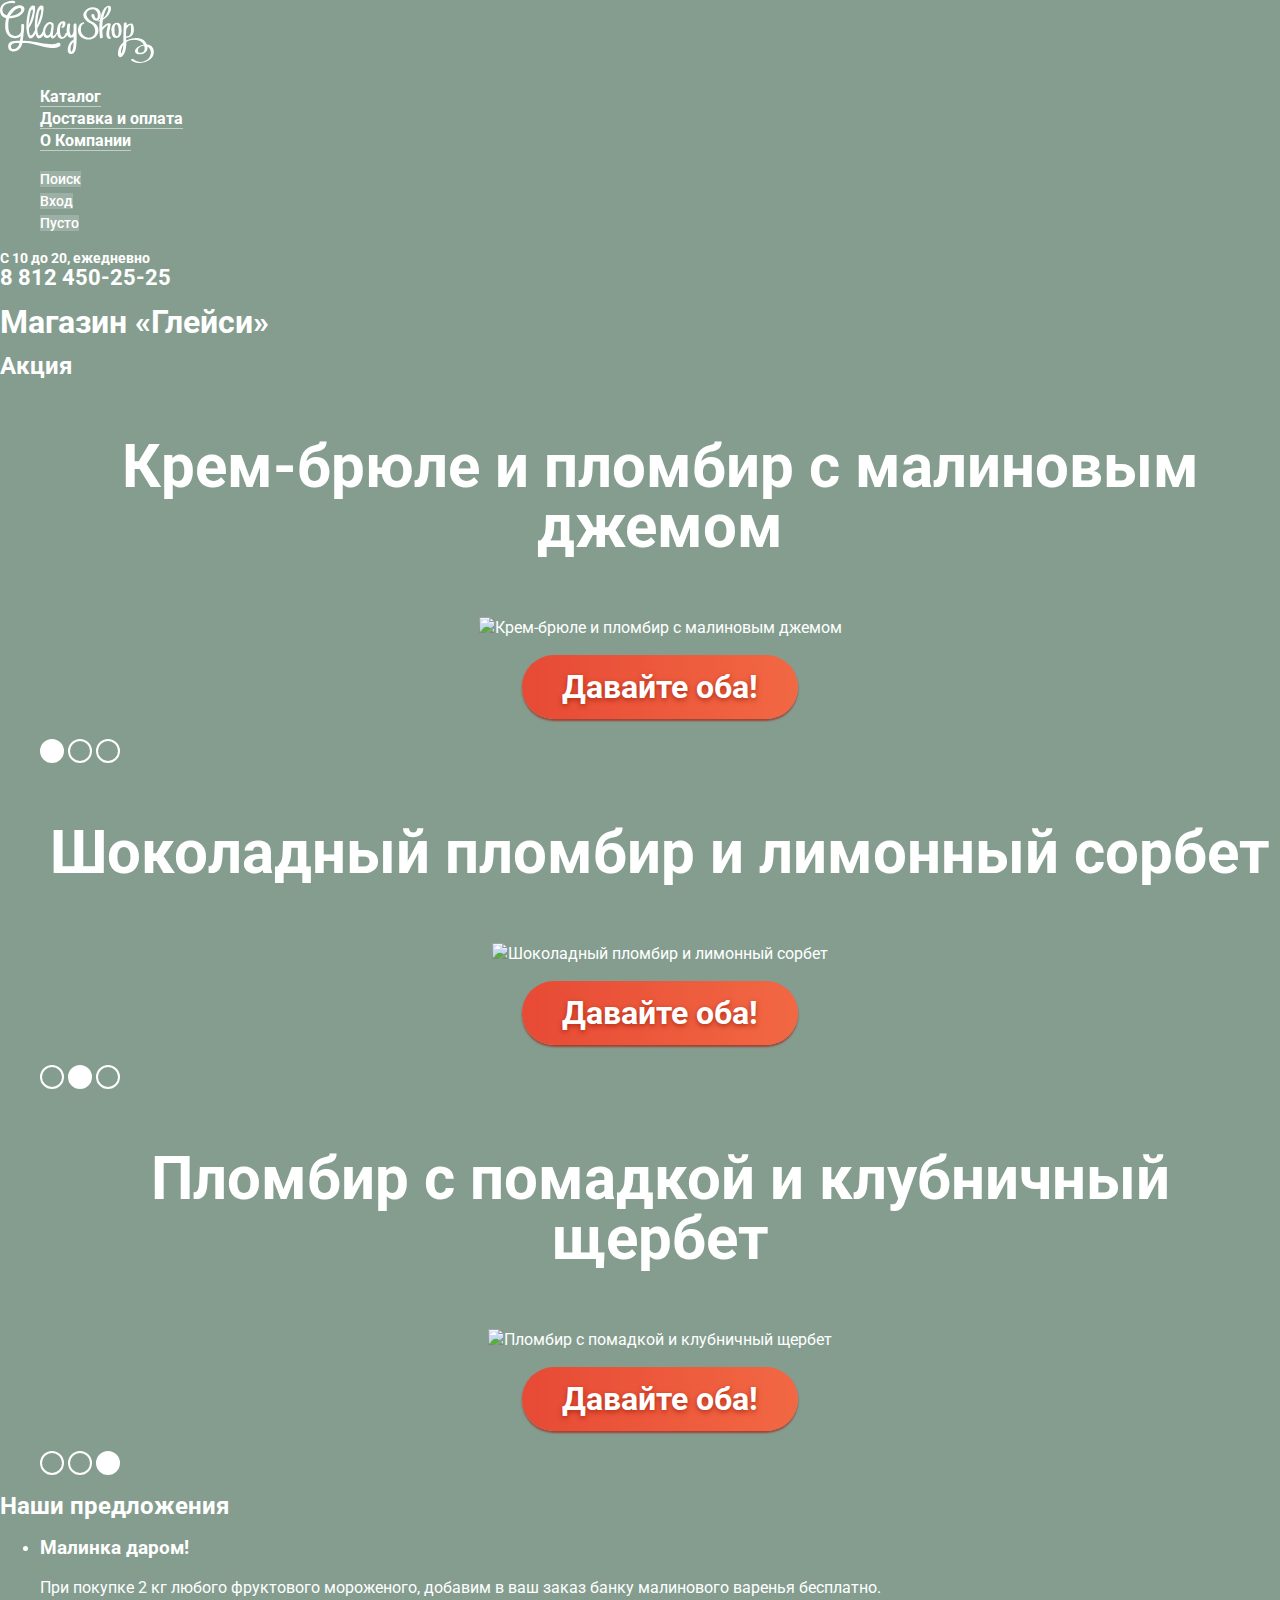
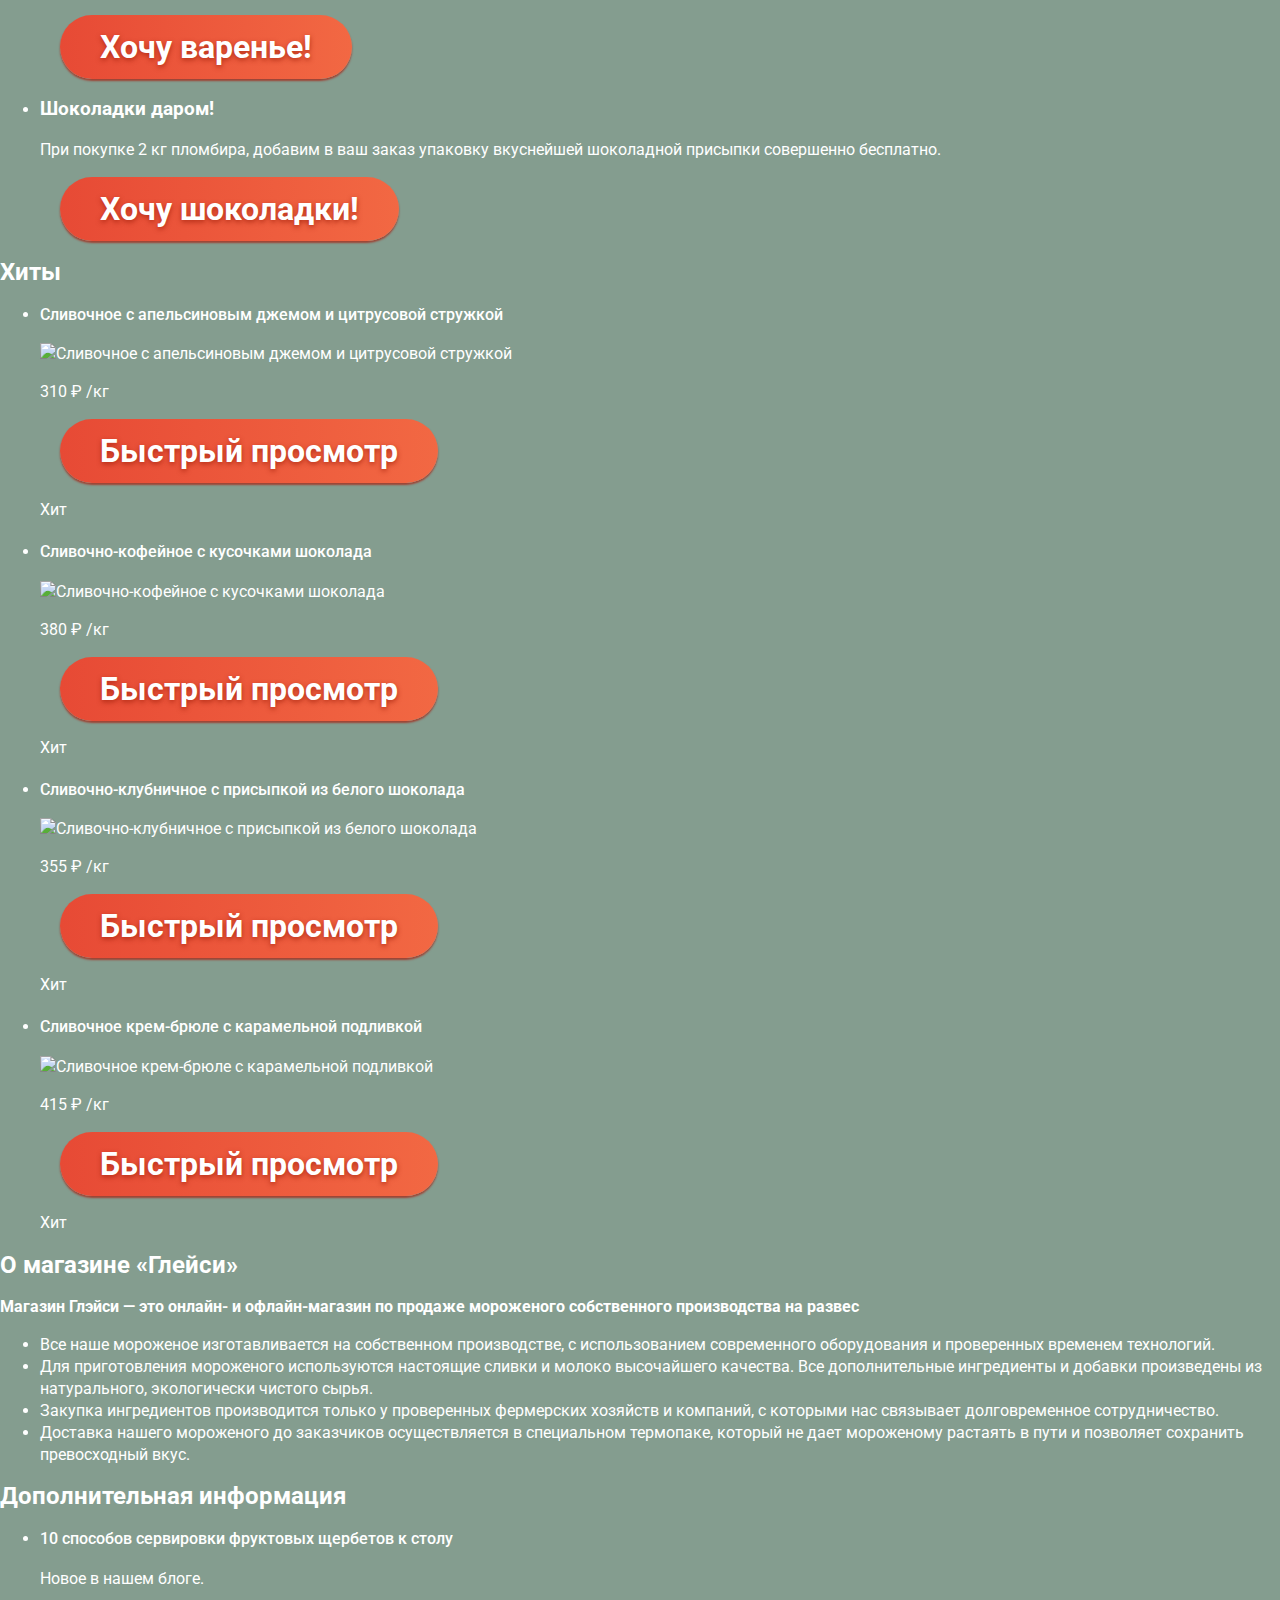
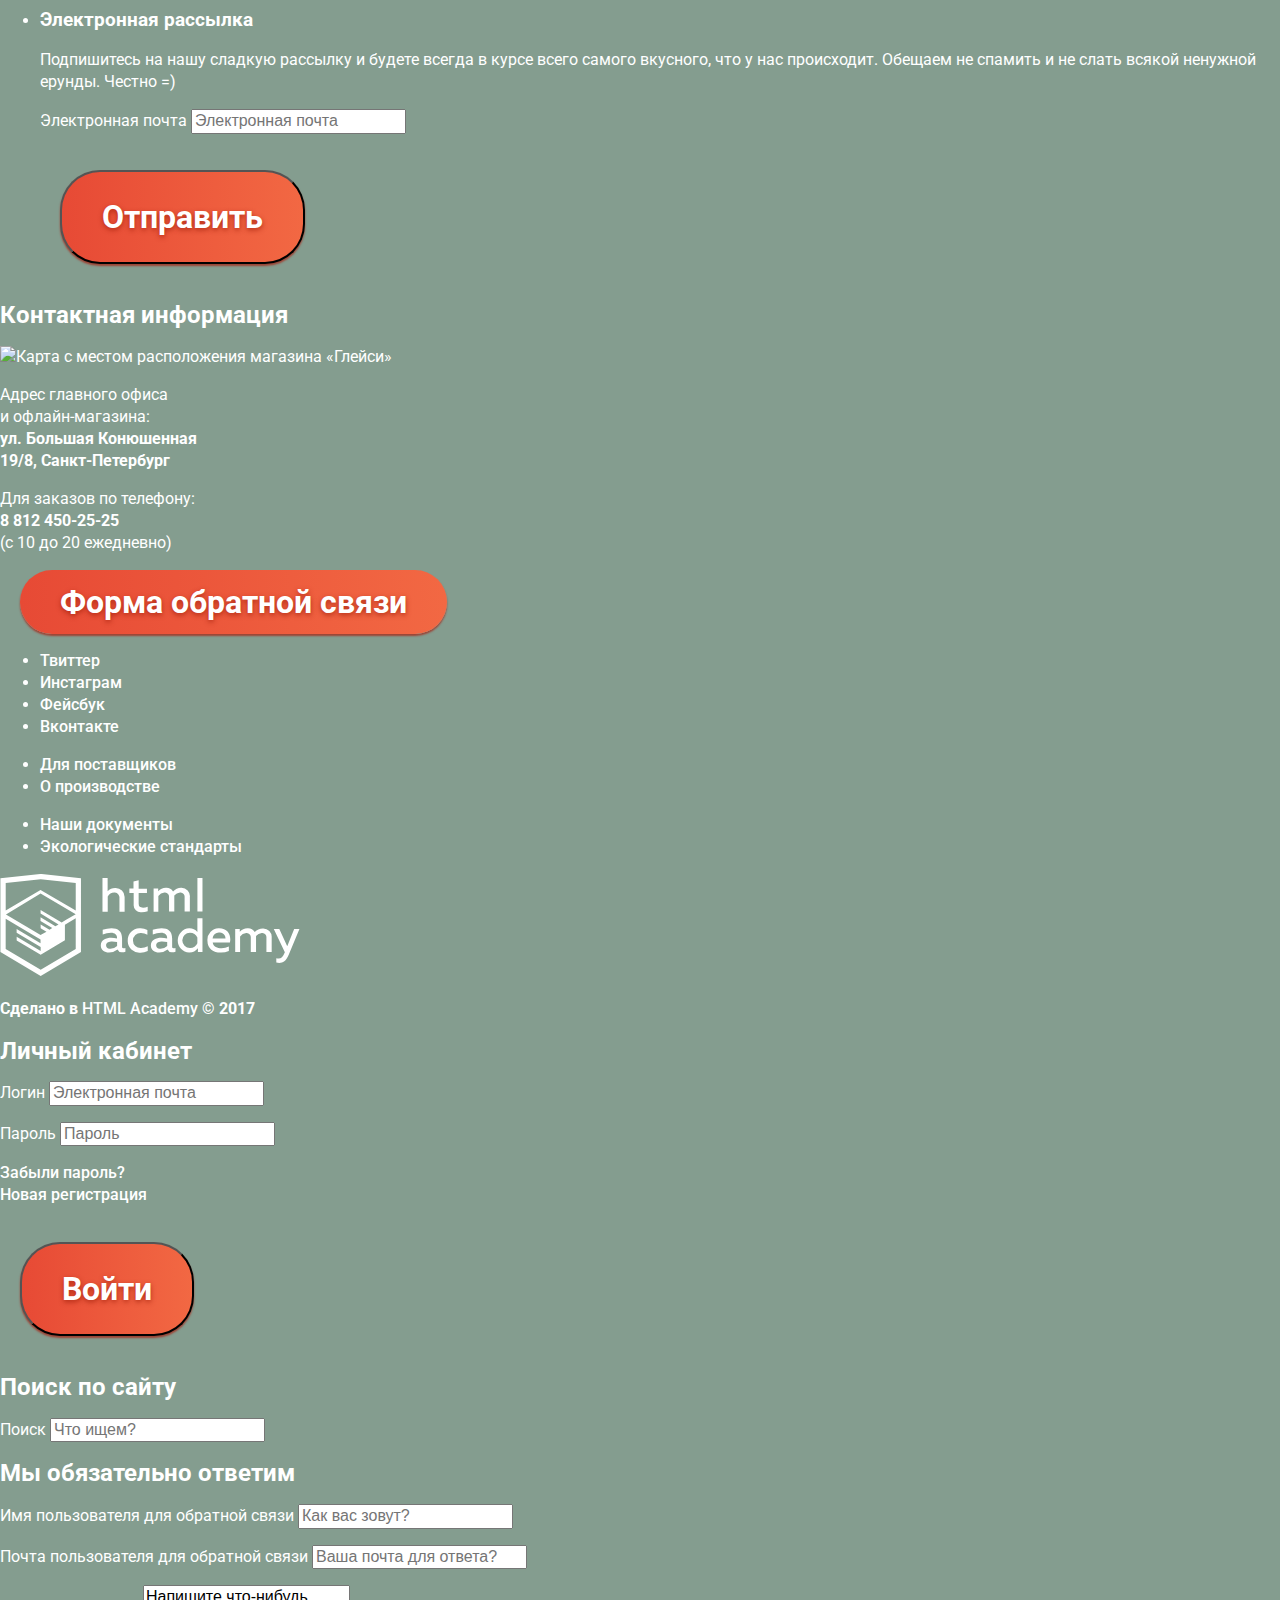
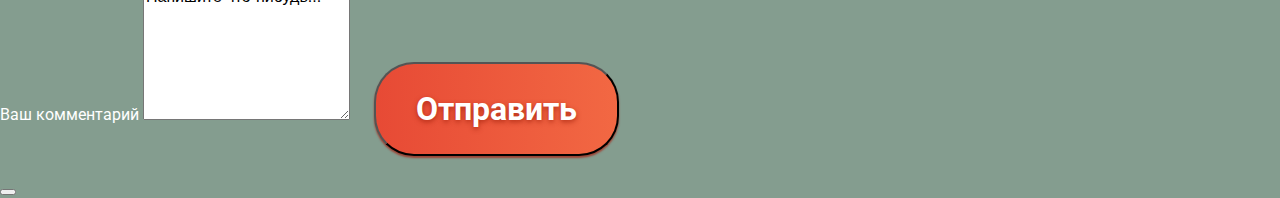
==== index.html @ c09a5019 "завершена базовая стилизация шапки и слайдера" ====
<!DOCTYPE html>
<html lang="ru">
  <head>
    <meta charset="utf-8"/>
    <title>Магазин «Глейси»</title>
    <link href="https://fonts.googleapis.com/css?family=Roboto:400,500,700&amp;subset=cyrillic" rel="stylesheet">
    <link rel="stylesheet" href="css/normalize.css">
    <link rel="stylesheet" href="css/style.css">
  </head>
  <body>
    <header class="main-header">
      <nav class="main-navigation">
        <a class="main-header-logo">
          <img src="img/logo.svg" width="154" height="64" alt="Логотип магазина «Глейси»"/>
        </a>
        <ul class="site-navigation">
          <li class="site-navigation-item">
            <a class="site-navigation-item-link" href="#">Каталог</a>
          </li>
          <li class="site-navigation-item">
            <a class="site-navigation-item-link" href="#">Доставка и оплата</a>
          </li>
          <li class="site-navigation-item">
            <a class="site-navigation-item-link" href="#">О Компании</a>
          </li>
        </ul>
        <ul class="user-navigation">
          <li class="user-navigation-search">
            <a class="user-navigation-search-link" href="search.html">Поиск</a>
          </li>
          <li class="user-navigation-logo">
            <a class="user-navigation-logo-link" href="login.html">Вход</a>
          </li>
          <li class="user-navigation-cart">
            <a class="user-navigation-cart-link" href="cart.html">Пусто</a>
          </li>
        </ul>
        <p class="main-header-phones">
          С 10 до 20, ежедневно
          <br/>
          <span class="main-header-phones-number">8 812 450-25-25</span>
        </p>
      </nav>
    </header>
    <main class="container">
      <h1 class="visually-hidden">Магазин «Глейси»</h1>
      <section class="slider">
        <h2 class="visually-hidden">Акция</h2>
        <ul class="offer-list">
          <li class="offer-item">
            <h3>Крем-брюле и пломбир с малиновым джемом</h3>
            <p class="slider-image">
              <img src="img/slider-1.png" width="1045" height="881" alt="Крем-брюле и пломбир с малиновым джемом"/>
            </p>
            <a class="button slider-button" href="#">Давайте оба!</a>
            <p class="slider-bullet-list">
              <button class="slider-bullet-item-current" aria-label="Текущий слайдер - крем-брюле и пломбир с малиновым джемом"></button>
              <button class="slider-bullet-item" aria-label="Выбрать слайдер шоколадный пломбир и лимонный сорбет"></button>
              <button class="slider-bullet-item" aria-label="Выбрать слайдер пломбир с помадкой и клубничный щербет"></button>
            </p>
          </li>
          <li class="offer-item">
            <h3>Шоколадный пломбир и лимонный сорбет</h3>
            <p class="slider-image">
              <img src="img/slider-2.png" width="1065" height="859" alt="Шоколадный пломбир и лимонный сорбет"/>
            </p>
            <a class="button slider-button" href="#">Давайте оба!</a>
            <p class="slider-bullet-list">
              <button class="slider-bullet-item" aria-label="Выбрать слайдер крем-брюле и пломбир с малиновым джемом"></button>
              <button class="slider-bullet-item-current" aria-label="Текущий слайдер - шоколадный пломбир и лимонный сорбет"></button>
              <button class="slider-bullet-item" aria-label="Выбрать слайдер пломбир с помадкой и клубничный щербет"></button>
            </p>
          </li>
          <li class="offer-item">
            <h3>Пломбир с помадкой и клубничный щербет</h3>
            <p class="slider-image">
              <img src="img/slider-3.png" width="1079" height="854" alt="Пломбир с помадкой и клубничный щербет"/>
            </p>
            <a class="button slider-button" href="#">Давайте оба!</a>
            <p class="slider-bullet-list">
              <button class="slider-bullet-item" aria-label="Выбрать слайдер крем-брюле и пломбир с малиновым джемом"></button>
              <button class="slider-bullet-item" aria-label="Выбрать слайдер шоколадный пломбир и лимонный сорбет"></button>
              <button class="slider-bullet-item-current" aria-label="Текущий слайдер - пломбир с помадкой и клубничный щербет"></button>
            </p>
          </li>
        </ul>
      </section>
      <section class="bunners">
        <h2 class="visually-hidden">Наши предложения</h2>
        <ul class="bunners-list">
          <li class="bunners-item bunners-item-left-image">
            <h3>Малинка даром!</h3>
            <p>При покупке 2 кг любого фруктового мороженого, добавим в ваш заказ банку малинового варенья бесплатно.</p>
            <a class="button bunners-button" href="#">Хочу варенье!</a>
          </li>
          <li class="bunners-item bunners-item-right-image">
            <h3>Шоколадки даром!</h3>
            <p>При покупке 2 кг пломбира, добавим в ваш заказ упаковку вкуснейшей шоколадной присыпки совершенно бесплатно.</p>
            <a class="button bunners-button" href="#">Хочу шоколадки!</a>
          </li>
        </ul>
      </section>
      <section class="catalog">
        <h2 class="visually-hidden">Хиты</h2>
        <ul class="catalog-list">
          <li class="catalog-item">
            <h3>
              <a href="catalog-item.html">Сливочное с апельсиновым джемом и цитрусовой стружкой</a>
            </h3>
            <p>
              <img src="img/product-1.jpg" width="267" height="267" alt="Сливочное с апельсиновым джемом и цитрусовой стружкой"/>
            </p>
            <p class="catalog-price">
              310 ₽
              <span class="catalog-weight">/кг</span>
            </p>
            <a class="button catalog-button" href="#">Быстрый просмотр</a>
            <p>
              <span class="catalog-hit">Хит</span>
            </p>
          </li>
          <li class="catalog-item">
            <h3>
              <a href="catalog-item.html">Сливочно-кофейное с кусочками шоколада</a>
            </h3>
            <p>
              <img src="img/product-2.jpg" width="267" height="267" alt="Сливочно-кофейное с кусочками шоколада"/>
            </p>
            <p class="catalog-price">
              380 ₽
              <span class="catalog-weight">/кг</span>
            </p>
            <a class="button catalog-button" href="#">Быстрый просмотр</a>
            <p>
              <span class="catalog-hit">Хит</span>
            </p>
          </li>
          <li class="catalog-item">
            <h3>
              <a href="catalog-item.html">Сливочно-клубничное с присыпкой из белого шоколада</a>
            </h3>
            <p>
              <img src="img/product-3.jpg" width="267" height="267" alt="Сливочно-клубничное с присыпкой из белого шоколада"/>
            </p>
            <p class="catalog-price">
              355 ₽
              <span class="catalog-weight">/кг</span>
            </p>
            <a class="button catalog-button" href="#">Быстрый просмотр</a>
            <p>
              <span class="catalog-hit">Хит</span>
            </p>
          </li>
          <li class="catalog-item">
            <h3>
              <a href="catalog-item.html">Сливочное крем-брюле с карамельной подливкой</a>
            </h3>
            <p>
              <img src="img/product-4.jpg" width="267" height="267" alt="Сливочное крем-брюле с карамельной подливкой"/>
            </p>
            <p class="catalog-price">
              415 ₽
              <span class="catalog-weight">/кг</span>
            </p>
            <a class="button catalog-button" href="#">Быстрый просмотр</a>
            <p>
              <span class="catalog-hit">Хит</span>
            </p>
          </li>
        </ul>
      </section>
      <section class="features">
        <h2 class="visually-hidden">О магазине «Глейси»</h2>
        <p>
          <b>Магазин Глэйси — это онлайн- и офлайн-магазин по продаже мороженого собственного производства на развес</b>
        </p>
        <ul class="features-list">
          <li class="features-item features-item-first">Все наше мороженое изготавливается на собственном производстве, с использованием современного оборудования и проверенных временем технологий.</li>
          <li class="features-item features-item-second">Для приготовления мороженого используются настоящие сливки и молоко высочайшего качества. Все дополнительные ингредиенты и добавки произведены из натурального, экологически чистого сырья.</li>
          <li class="features-item features-item-third">Закупка ингредиентов  производится только у проверенных фермерских хозяйств и компаний, с которыми нас связывает долговременное сотрудничество.</li>
          <li class="features-item features-item-forth">Доставка нашего мороженого до заказчиков осуществляется в специальном термопаке, который не дает мороженому растаять в пути и позволяет сохранить превосходный вкус.</li>
        </ul>
      </section>
      <section class="miscellanea">
        <h2 class="visually-hidden">Дополнительная информация</h2>
        <ul class="miscellanea-list">
          <li class="miscellanea-item miscellanea-item-left">
            <h3>
              <a href="#">10 способов сервировки фруктовых щербетов к столу</a>
            </h3>
            <p>Новое в нашем блоге.</p>
          </li>
          <li class="miscellanea-item miscellanea-item-right">
            <h3 class="visually-hidden">Электронная рассылка</h3>
            <p>Подпишитесь на нашу сладкую рассылку и будете всегда в курсе всего самого вкусного, что у нас происходит. Обещаем не спамить и не слать всякой ненужной ерунды. Честно =)</p>
            <form class="miscellanea-email-form" action="https://echo.htmlacademy.ru" method="post">
              <p>
                <label class="visually-hidden" for="mailing-field">Электронная почта</label>
                <input id="mailing-field" type="email" name="mailing" value="" placeholder="Электронная почта"/>
              </p>
              <button class="button miscellanea-button" type="submit">Отправить</button>
            </form>
          </li>
        </ul>
      </section>
      <section class="contacts">
        <h2 class="visually-hidden">Контактная информация</h2>
        <p class="contacts-map">
          <img src="img/map.png" width="1200" height="430" alt="Карта с местом расположения магазина «Глейси»"/>
        </p>
        <p>
          Адрес главного офиса
          <br/>
          и офлайн-магазина:
          <br/>
          <b>
            ул. Большая Конюшенная
            <br/>19/8, Санкт-Петербург</b>
        </p>
        <p>
          Для заказов по телефону:
          <br/>
          <b>8 812 450-25-25</b>
          <br/>
          (с 10 до 20 ежедневно)
        </p>
        <a class="button contacts-button" href="#">Форма обратной связи</a>
      </section>
    </main>
    <footer class="main-footer">
      <ul class="footer-social">
        <li>
          <a class="social-button social-button-twitter" href="#" aria-label="Твиттер">Твиттер</a>
        </li>
        <li>
          <a class="social-button social-button-instagram" href="#" aria-label="Инстаграм">Инстаграм</a>
        </li>
        <li>
          <a class="social-button social-button-facebook" href="#" aria-label="Фейсбук">Фейсбук</a>
        </li>
        <li>
          <a class="social-button social-button-vkontakte" href="#" aria-label="Вконтакте">Вконтакте</a>
        </li>
      </ul>
      <div class="footer-documents">
        <ul class="footer-documents-list">
          <li class="footer-documents-item footer-documents-item-heart">
            <a href="#">Для поставщиков</a>
          </li>
          <li class="footer-documents-item">
            <a href="#">О производстве</a>
          </li>
        </ul>
        <ul class="footer-documents-list">
          <li class="footer-documents-item">
            <a href="#">Наши документы</a>
          </li>
          <li class="footer-documents-item">
            <a href="#">Экологические стандарты</a>
          </li>
        </ul>
      </div>
      <div class="footer-copyright">
        <a href="https://htmlacademy.ru/intensive/htmlcss">
          <img src="img/logo-htmlacademy.svg" width="300" height="102" alt="Логотип «HTML Academy»"/>
        </a>
        <p>
          <b>
            Сделано в
            <a href="https://htmlacademy.ru/intensive/htmlcss">HTML Academy</a>
            &copy; 2017
          </b>
        </p>
      </div>
    </footer>
    <section class="modal modal-login">
      <h2 class="visually-hidden">Личный кабинет</h2>
      <form class="modal-login-form" action="https://echo.htmlacademy.ru" method="post">
        <p>
          <label class="visually-hidden" for="login-field">Логин</label>
          <input id="login-field" type="text" name="login" value="" placeholder="Электронная почта"/>
        </p>
        <p>
          <label class="visually-hidden" for="password-field">Пароль</label>
          <input id="password-field" type="password" name="password" value="" placeholder="Пароль"/>
        </p>
        <p>
          <a href="#">Забыли пароль?</a>
          <br/>
          <a href="#">Новая регистрация</a>
        </p>
        <button class="button modal-login-button" type="submit">Войти</button>
      </form>
    </section>
    <section class="modal modal-search">
      <h2 class="visually-hidden">Поиск по сайту</h2>
      <form class="modal-search-form" action="https://echo.htmlacademy.ru" method="get">
        <label class="visually-hidden" for="search-field">Поиск</label>
        <input id="search-field" type="text" name="search" value="" placeholder="Что ищем?"/>
      </form>
    </section>
    <section class="modal modal-feedback">
      <h2>Мы обязательно ответим</h2>
      <form class="modal-feedback-form" action="https://echo.htmlacademy.ru" method="post">
        <p>
          <label class="visually-hidden" for="name-field">Имя пользователя для обратной связи</label>
          <input id="name-field" type="text" name="name" value="" placeholder="Как вас зовут?"/>
        </p>
        <p>
          <label class="visually-hidden" for="email-field">Почта пользователя для обратной связи</label>
          <input id="email-field" type="email" name="email" value="" placeholder="Ваша почта для ответа?"/>
        </p>
        <label class="visually-hidden" for="comment-field">Ваш комментарий</label>
        <textarea id="comment-field" name="comment" rows="7">Напишите что-нибудь...</textarea>
        <button class="button modal-feedback-button" type="submit">Отправить</button>
      </form>
      <button class="modal-close" type="button" aria-label="Закрыть"></button>
    </section>
  </body>
</html>
---- css/style.css ----
body {
  margin: 0;
  padding: 0;
  font-family: 'Roboto', Arial, sans-serif;
  font-size: 16px;
  line-height: 22px;
  font-weight: 400;
  color: #ffffff;
  background-color: #849d8f;
}
a {
  font-size: 16px;
  line-height: 18px;
  font-weight: 500;
  text-decoration: none;
  color: #ffffff;
  background-color: #849d8f;
}
.button {
  margin: 20px;
  padding: 13px 40px;
  font: inherit;
  font-size: 32px;
  line-height: 64px;
  font-weight: bold;
  text-align: center;
  text-shadow: 0px 2px 5px rgba(160, 32, 11, 0.76);
  color: #ffffff;
  background-color: none;
  background-image: linear-gradient(90deg, rgb(231, 74, 53) 0%, rgb(242, 104, 67) 100%);
  border-radius: 40px;
  box-shadow: 0px 2px 2px 0px rgba(172, 16, 0, 0.64);
}
.button:hover,
.button:focus {
  background-image: linear-gradient(rgba(255, 255, 255, 0.2) 0%, rgba(255, 255, 255, 0.2) 100%), linear-gradient(90deg, rgb(231, 74, 53) 0%, rgb(242, 104, 67) 100%);
  box-shadow: 0px 2px 2px 0px rgba(172, 16, 0, 0.004);
}
.button:active {
  color: #fceeec;
  background-image: linear-gradient(90deg, rgb(242, 104, 67) 0%, rgb(231, 74, 53) 100%);
  box-shadow: inset 0px 2px 2px 0px rgba(148, 39, 24, 0.004);
}
.site-navigation {
  list-style: none;
}
.site-navigation a {
  font-weight: 700;
  border-bottom: 1px solid rgba(255, 255, 255, 0.5);
}
.site-navigation a:hover,
.site-navigation a:focus,
.site-navigation a:active {
  color: #333333;
  background-color: #f7f6f3;
  border-bottom: none;
}
.user-navigation {
  list-style: none;
}
.user-navigation a {
  font-size: 14px;
  line-height: 16px;
  color: #ffffff;
  background-color: rgba(255, 255, 255, 0.2);
}
.user-navigation a:hover,
.user-navigation a:focus,
.user-navigation a:active {
  color: #323232;
  background-color: #f8f7f4;
}
.main-header-phones {
  font-size: 14px;
  line-height: 16px;
  font-weight: 700;
}
.main-header-phones-number {
  font-size: 22px;
  line-height: 24px;
}
.offer-list {
  list-style: none;
}
.offer-item {
  text-align: center;
  color: #ffffff;
}
.offer-item h3 {
  font-size: 60px;
  line-height: 60px;
  font-weight: 700;
}
.slider-bullet-list {
  text-align: left;
}
.slider-bullet-list button {
  padding: 10px;
  border: 2px solid #ffffff;
  border-radius: 50%;
}
.slider-bullet-item {
  background-color: transparent;
}
.slider-bullet-item:hover,
.slider-bullet-item:focus {
  background-color: rgba(248, 247, 244, 0.4);
  cursor: pointer;
}
.slider-bullet-item:active {
  background-color: #ffffff;
}
.slider-bullet-item-current {
  background-color: #ffffff;
}
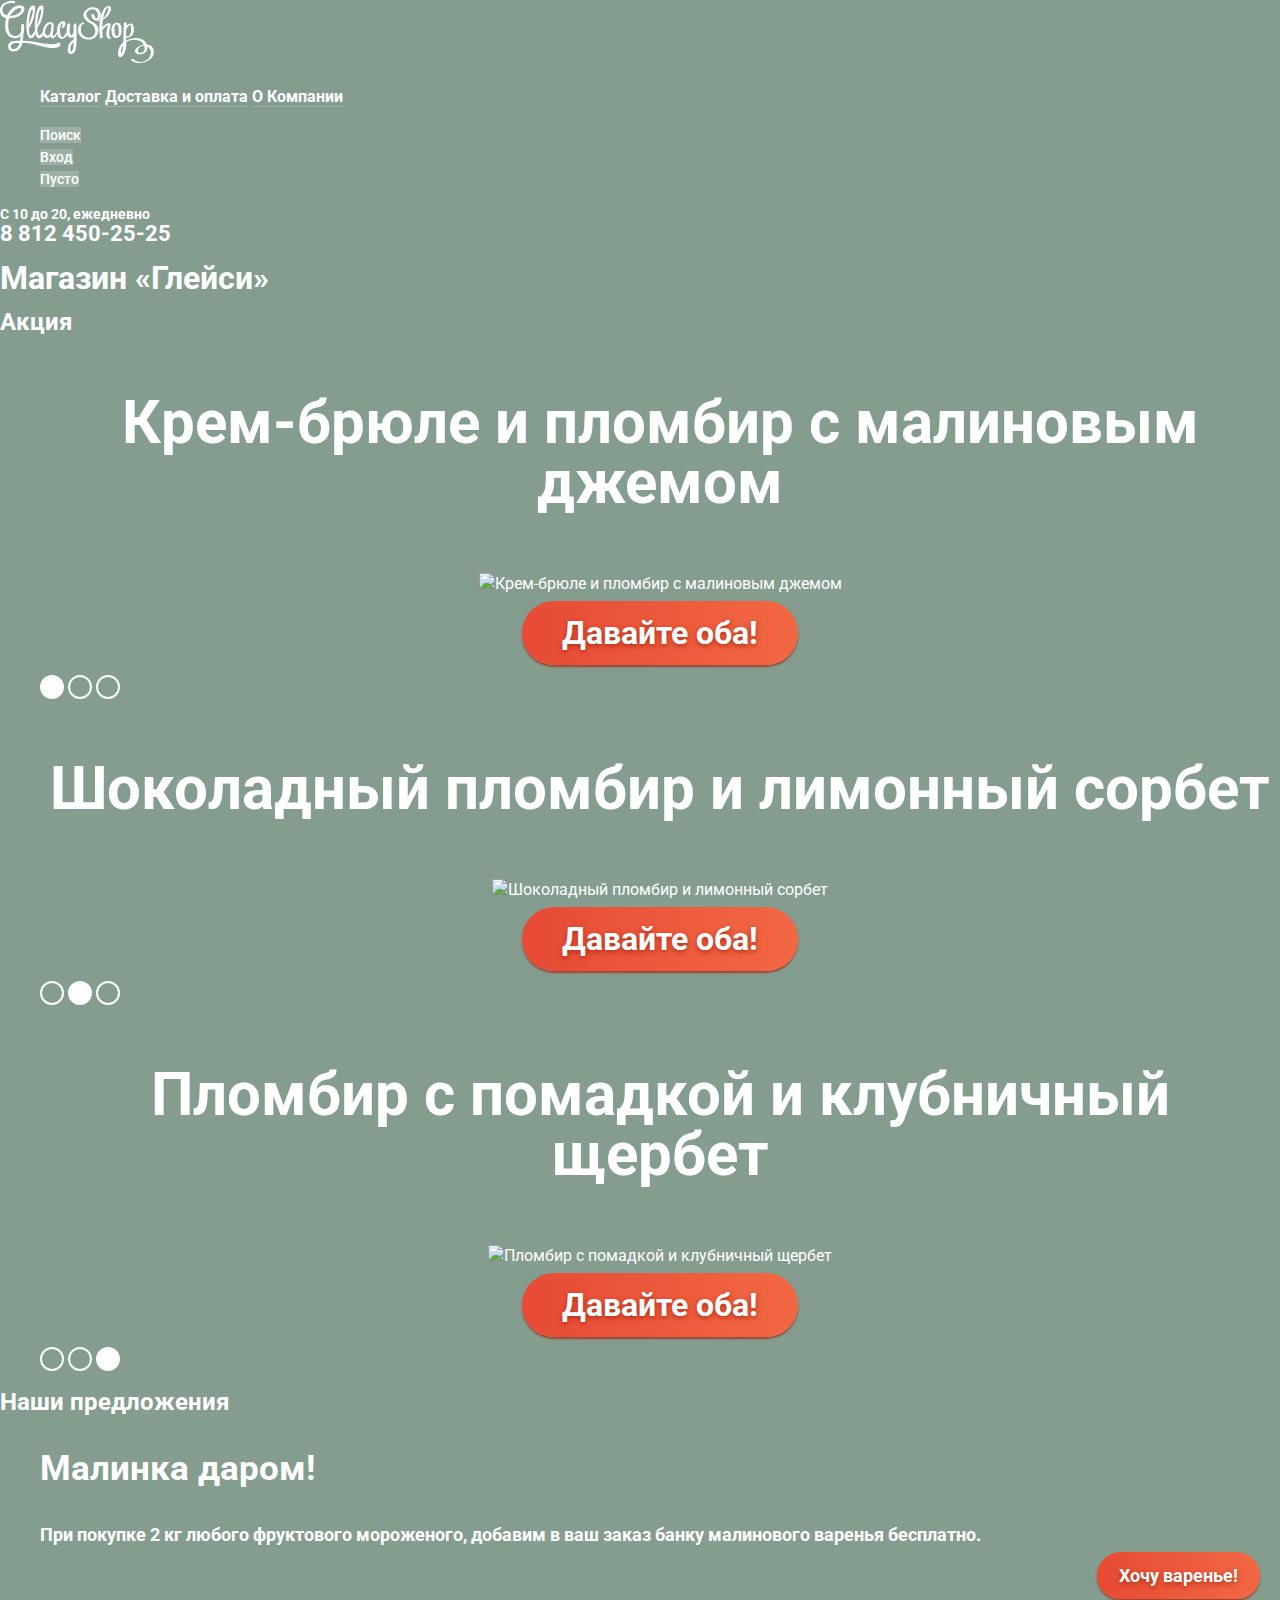
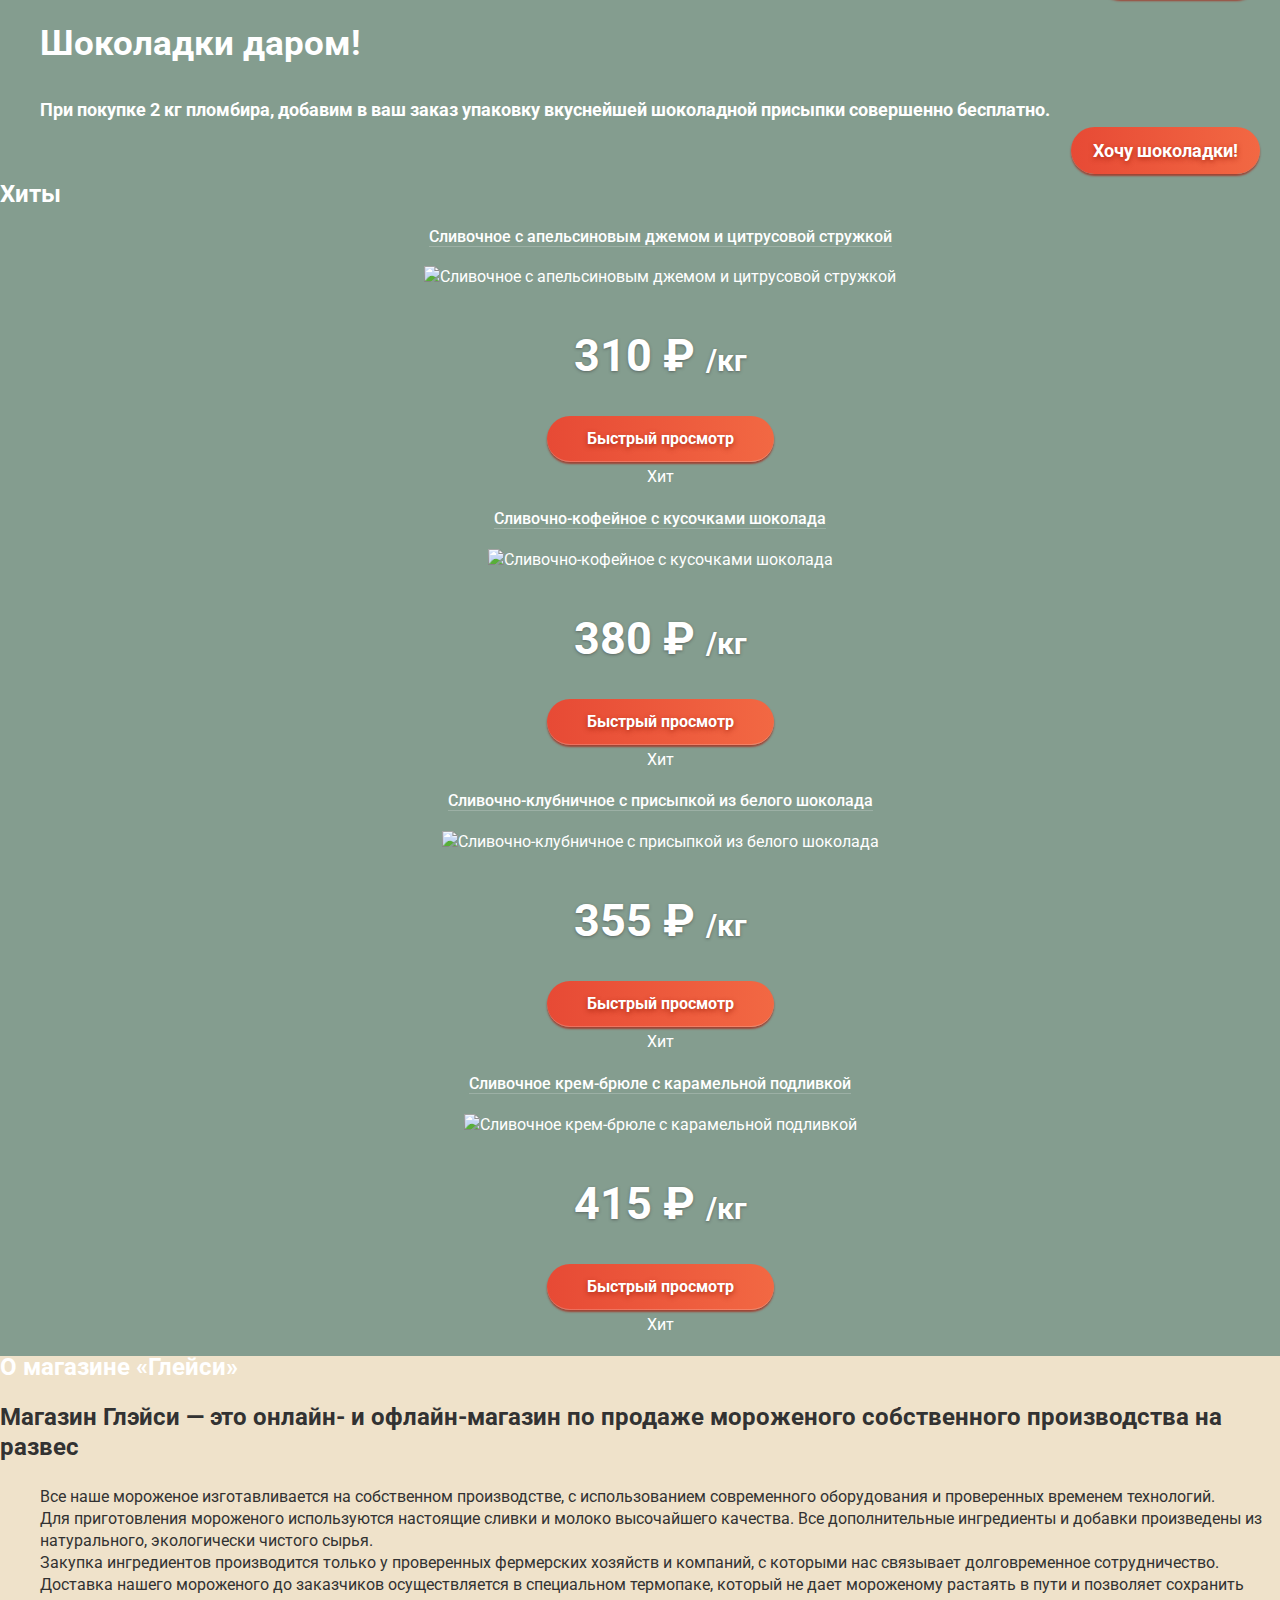
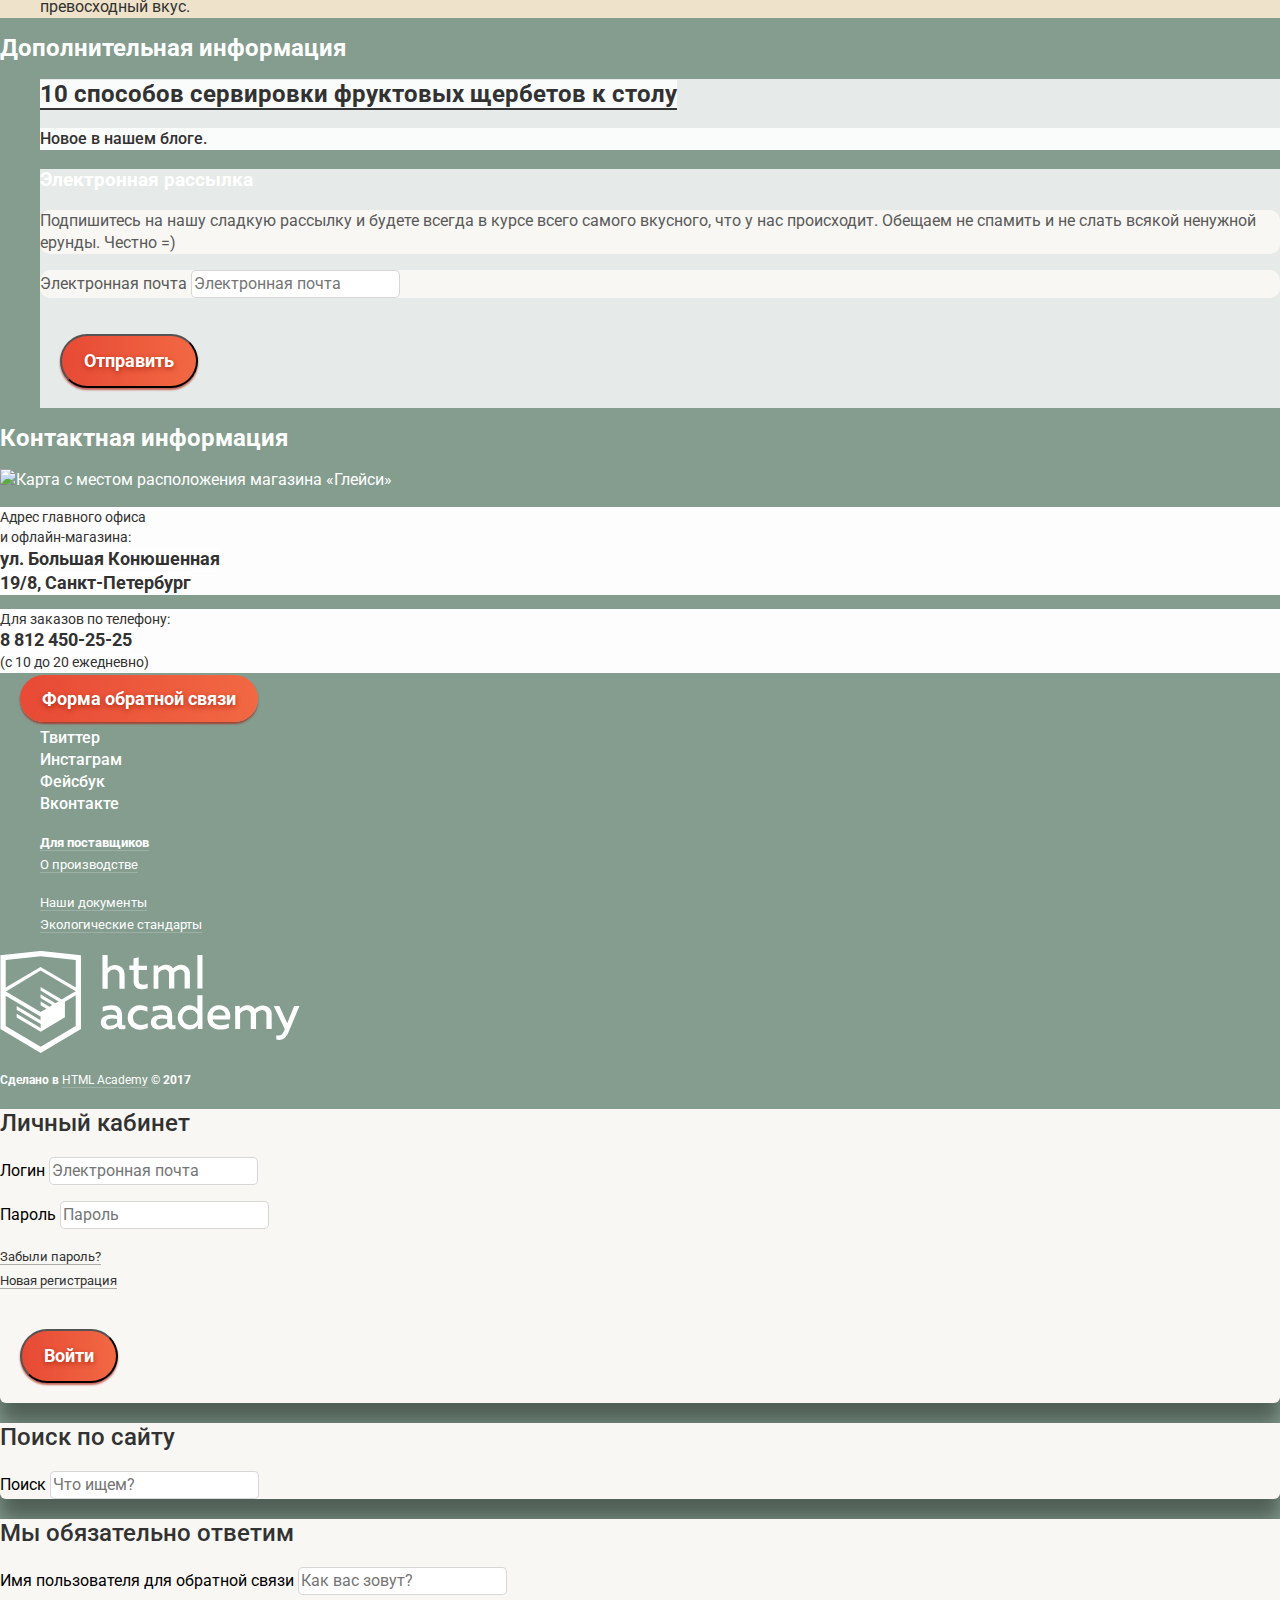
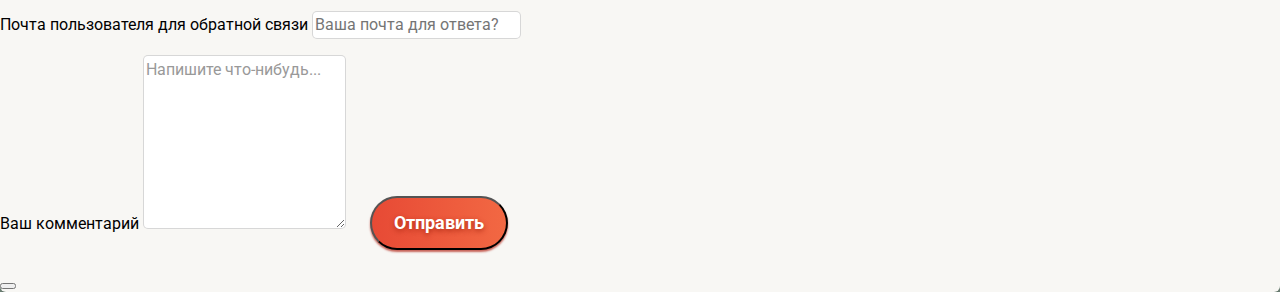
==== commit 2b2d7d80: "добавлена верстка и первоначальные стили для выпадающего меню" ====
--- a/index.html
+++ b/index.html
@@ -3,9 +3,9 @@
   <head>
     <meta charset="utf-8"/>
     <title>Магазин «Глейси»</title>
-    <link href="https://fonts.googleapis.com/css?family=Roboto:400,500,700&amp;subset=cyrillic" rel="stylesheet">
-    <link rel="stylesheet" href="css/normalize.css">
-    <link rel="stylesheet" href="css/style.css">
+    <link href="https://fonts.googleapis.com/css?family=Roboto:400,500,700&amp;subset=cyrillic" rel="stylesheet"/>
+    <link rel="stylesheet" href="css/normalize.css"/>
+    <link rel="stylesheet" href="css/style.css"/>
   </head>
   <body>
     <header class="main-header">
@@ -15,7 +15,24 @@
         </a>
         <ul class="site-navigation">
           <li class="site-navigation-item">
-            <a class="site-navigation-item-link" href="#">Каталог</a>
+            <a class="site-navigation-item-link" href="catalog.html">Каталог</a>
+            <ul class="site-navigation-item-sub-menu">
+              <li>
+                <a href="#1">Новинки</a>
+              </li>
+              <li>
+                <a href="#2">Сливочное</a>
+              </li>
+              <li>
+                <a href="#3">Щербеты</a>
+              </li>
+              <li>
+                <a href="#2">Фруктовый лед</a>
+              </li>
+              <li>
+                <a href="#3">Мелорин</a>
+              </li>
+            </ul>
           </li>
           <li class="site-navigation-item">
             <a class="site-navigation-item-link" href="#">Доставка и оплата</a>
@@ -91,12 +108,16 @@
           <li class="bunners-item bunners-item-left-image">
             <h3>Малинка даром!</h3>
             <p>При покупке 2 кг любого фруктового мороженого, добавим в ваш заказ банку малинового варенья бесплатно.</p>
-            <a class="button bunners-button" href="#">Хочу варенье!</a>
+            <p class="bunners-item-button">
+              <a class="button bunners-button" href="#">Хочу варенье!</a>
+            </p>
           </li>
           <li class="bunners-item bunners-item-right-image">
             <h3>Шоколадки даром!</h3>
             <p>При покупке 2 кг пломбира, добавим в ваш заказ упаковку вкуснейшей шоколадной присыпки совершенно бесплатно.</p>
-            <a class="button bunners-button" href="#">Хочу шоколадки!</a>
+            <p class="bunners-item-button">
+              <a class="button bunners-button" href="#">Хочу шоколадки!</a>
+            </p>
           </li>
         </ul>
       </section>
@@ -194,7 +215,7 @@
             <h3 class="visually-hidden">Электронная рассылка</h3>
             <p>Подпишитесь на нашу сладкую рассылку и будете всегда в курсе всего самого вкусного, что у нас происходит. Обещаем не спамить и не слать всякой ненужной ерунды. Честно =)</p>
             <form class="miscellanea-email-form" action="https://echo.htmlacademy.ru" method="post">
-              <p>
+              <p class="miscellanea-email-form-item">
                 <label class="visually-hidden" for="mailing-field">Электронная почта</label>
                 <input id="mailing-field" type="email" name="mailing" value="" placeholder="Электронная почта"/>
               </p>
@@ -208,7 +229,7 @@
         <p class="contacts-map">
           <img src="img/map.png" width="1200" height="430" alt="Карта с местом расположения магазина «Глейси»"/>
         </p>
-        <p>
+        <p class="contacts-address">
           Адрес главного офиса
           <br/>
           и офлайн-магазина:
@@ -217,12 +238,12 @@
             ул. Большая Конюшенная
             <br/>19/8, Санкт-Петербург</b>
         </p>
-        <p>
+        <p class="contacts-phones">
           Для заказов по телефону:
           <br/>
           <b>8 812 450-25-25</b>
           <br/>
-          (с 10 до 20 ежедневно)
+          <span>(с 10 до 20 ежедневно)</span>
         </p>
         <a class="button contacts-button" href="#">Форма обратной связи</a>
       </section>
@@ -264,7 +285,7 @@
         <a href="https://htmlacademy.ru/intensive/htmlcss">
           <img src="img/logo-htmlacademy.svg" width="300" height="102" alt="Логотип «HTML Academy»"/>
         </a>
-        <p>
+        <p class="footer-copyright-madein">
           <b>
             Сделано в
             <a href="https://htmlacademy.ru/intensive/htmlcss">HTML Academy</a>
--- a/css/style.css
+++ b/css/style.css
@@ -8,6 +8,7 @@
   color: #ffffff;
   background-color: #849d8f;
 }
+
 a {
   font-size: 16px;
   line-height: 18px;
@@ -16,12 +17,13 @@
   color: #ffffff;
   background-color: #849d8f;
 }
+
 .button {
   margin: 20px;
   padding: 13px 40px;
   font: inherit;
   font-size: 32px;
-  line-height: 64px;
+  line-height: 44px;
   font-weight: bold;
   text-align: center;
   text-shadow: 0px 2px 5px rgba(160, 32, 11, 0.76);
@@ -31,85 +33,534 @@
   border-radius: 40px;
   box-shadow: 0px 2px 2px 0px rgba(172, 16, 0, 0.64);
 }
+
 .button:hover,
 .button:focus {
   background-image: linear-gradient(rgba(255, 255, 255, 0.2) 0%, rgba(255, 255, 255, 0.2) 100%), linear-gradient(90deg, rgb(231, 74, 53) 0%, rgb(242, 104, 67) 100%);
   box-shadow: 0px 2px 2px 0px rgba(172, 16, 0, 0.004);
 }
+
 .button:active {
   color: #fceeec;
   background-image: linear-gradient(90deg, rgb(242, 104, 67) 0%, rgb(231, 74, 53) 100%);
   box-shadow: inset 0px 2px 2px 0px rgba(148, 39, 24, 0.004);
 }
+
 .site-navigation {
   list-style: none;
 }
+
+.site-navigation>li {
+  display: inline-block;
+  position: relative;
+}
+
 .site-navigation a {
-  font-weight: 700;
-  border-bottom: 1px solid rgba(255, 255, 255, 0.5);
-}
+  font-size: 16px;
+  line-height: 18px;
+  font-weight: 700;
+  color: #ffffff;
+  border-bottom: 1px solid rgba(255, 255, 255, 0.2);
+}
+
 .site-navigation a:hover,
-.site-navigation a:focus,
-.site-navigation a:active {
+.site-navigation a:focus {
   color: #333333;
   background-color: #f7f6f3;
   border-bottom: none;
 }
+
+.site-navigation a:active {
+  color: #333333;
+  background-color: #f8f7f4;
+  border-bottom: none;
+  box-shadow: inset 0px 2px 1px 0px rgba(105, 105, 105, 0.004);
+}
+
+.site-navigation-item-sub-menu {
+  position: absolute;
+  display: none;
+  list-style: none;
+}
+
+.site-navigation>li:hover .site-navigation-item-sub-menu {
+  display: block;
+}
+
 .user-navigation {
   list-style: none;
 }
+
 .user-navigation a {
   font-size: 14px;
   line-height: 16px;
+  font-weight: 500;
   color: #ffffff;
   background-color: rgba(255, 255, 255, 0.2);
 }
+
 .user-navigation a:hover,
 .user-navigation a:focus,
 .user-navigation a:active {
   color: #323232;
   background-color: #f8f7f4;
 }
+
 .main-header-phones {
   font-size: 14px;
   line-height: 16px;
   font-weight: 700;
 }
+
 .main-header-phones-number {
   font-size: 22px;
   line-height: 24px;
 }
+
 .offer-list {
   list-style: none;
 }
+
 .offer-item {
   text-align: center;
   color: #ffffff;
 }
+
 .offer-item h3 {
   font-size: 60px;
   line-height: 60px;
   font-weight: 700;
 }
+
 .slider-bullet-list {
   text-align: left;
 }
+
 .slider-bullet-list button {
   padding: 10px;
   border: 2px solid #ffffff;
   border-radius: 50%;
 }
+
 .slider-bullet-item {
   background-color: transparent;
 }
+
 .slider-bullet-item:hover,
 .slider-bullet-item:focus {
   background-color: rgba(248, 247, 244, 0.4);
   cursor: pointer;
 }
+
 .slider-bullet-item:active {
   background-color: #ffffff;
 }
+
 .slider-bullet-item-current {
   background-color: #ffffff;
 }
+
+.bunners-list {
+  list-style: none;
+}
+
+.bunners-item {
+  font-weight: 700;
+  text-align: left;
+  color: #fff;
+}
+
+.bunners-item h3 {
+  font-size: 35px;
+  line-height: 41px;
+}
+
+.bunners-item p {
+  font-size: 18px;
+  line-height: 22px;
+}
+
+.bunners-item-button {
+  text-align: right;
+}
+
+.bunners-button {
+  padding: 13px 22px;
+  font-size: 18px;
+  line-height: 24px;
+  border-radius: 40px;
+}
+
+.catalog-list {
+  list-style: none;
+}
+
+.catalog-item {
+  text-align: center;
+}
+
+.catalog-item:hover {
+  text-align: center;
+  background-color: rgba(255, 255, 255, 0.2);
+  border-radius: 5px;
+  box-shadow: 0px 20px 20px 0px rgba(0, 0, 0, 0.4);
+}
+
+.catalog-item a {
+  font-size: 16px;
+  line-height: 22px;
+  font-weight: 500px;
+  color: #ffffff;
+  background-color: transparent;
+  border-bottom: 1px solid rgba(255, 255, 255, 0.2);
+}
+
+.catalog-price {
+  font-size: 45px;
+  line-height: 45px;
+  font-weight: bold;
+  color: rgb(255, 255, 255);
+  text-shadow: 0px 1px 3px rgba(49, 50, 53, 0.5);
+}
+
+.catalog-weight {
+  font-size: 30px;
+}
+
+.features {
+  background-color: #efe2ca;
+}
+
+.features p {
+  font-size: 24px;
+  line-height: 30px;
+  font-weight: 500;
+  text-align: left;
+  color: rgb(50, 50, 50);
+  background-color: transparent;
+}
+
+.features-list {
+  list-style: none;
+}
+
+.features-item {
+  font-size: 16px;
+  line-height: 22px;
+  font-weight: 400;
+  text-align: left;
+  color: rgb(50, 50, 50);
+  background-color: transparent;
+}
+
+.miscellanea-list {
+  list-style: none;
+}
+
+.miscellanea-item {
+  background-color: rgba(255, 255, 255, 0.8);
+}
+
+.miscellanea-item-left a {
+  font-size: 24px;
+  line-height: 30px;
+  font-weight: 700;
+  text-align: left;
+  color: rgb(50, 50, 50);
+  background-color: rgba(255, 255, 255, 0.8);
+  border-bottom: 2px solid #353535;
+}
+
+.miscellanea-item-left p {
+  font-size: 16px;
+  line-height: 22px;
+  font-weight: 500;
+  text-align: left;
+  color: rgb(50, 50, 50);
+  background-color: rgba(255, 255, 255, 0.8);
+}
+
+.miscellanea-item-right p {
+  font-size: 16px;
+  line-height: 22px;
+  font-weight: 400;
+  text-align: left;
+  color: #5a5a5a;
+  background-color: #f8f7f4;
+  border-radius: 10px;
+}
+
+.miscellanea-email-form-item input {
+  font: inherit;
+  font-size: 16;
+  line-height: 24px;
+  font-weight: 400;
+  color: #999999;
+  background-color: #ffffff;
+  border: 1px solid rgba(178, 178, 178, 0.52);
+  border-radius: 5px;
+}
+
+.miscellanea-email-form-item input:hover {
+  border: 1px solid rgba(154, 154, 154, 0.52);
+}
+
+.miscellanea-email-form-item input:focus {
+  border: 1px solid rgba(46, 136, 228, 0.52);
+}
+
+.miscellanea-button {
+  padding: 13px 22px;
+  font-size: 18px;
+  line-height: 24px;
+  border-radius: 40px;
+}
+
+.contacts-address,
+.contacts-phones {
+  font-size: 14px;
+  line-height: 20px;
+  font-weight: 400;
+  color: #323232;
+  background-color: rgba(255, 255, 255, 0.98);
+}
+
+.contacts-address b {
+  font-size: 18px;
+  line-height: 24px;
+  font-weight: 700;
+  color: #323232;
+  background-color: rgba(255, 255, 255, 0.98);
+}
+
+.contacts-phones b {
+  font-size: 18px;
+  line-height: 22px;
+  font-weight: 700;
+  color: #323232;
+  background-color: rgba(255, 255, 255, 0.98);
+}
+
+.contacts-phones span {
+  font-size: 14px;
+  line-height: 22px;
+  font-weight: 400;
+  color: #323232;
+  background-color: rgba(255, 255, 255, 0.98);
+}
+
+.contacts-button {
+  padding: 13px 22px;
+  font-size: 18px;
+  line-height: 24px;
+  border-radius: 40px;
+}
+
+.footer-social {
+  list-style: none;
+}
+
+.social-button {
+  color: #ffffff;
+}
+
+.footer-documents-list {
+  list-style: none;
+}
+
+.footer-documents-item a {
+  font-size: 13px;
+  line-height: 18px;
+  font-weight: 400;
+  color: #ffffff;
+  border-bottom: 1px solid rgba(255, 255, 255, 0.2);
+}
+
+.footer-documents-item-heart a {
+  font-weight: 700;
+  border-bottom: 1px solid rgba(255, 255, 255, 0.2);
+}
+
+.footer-documents-item a:hover,
+.footer-documents-item-heart a:hover {
+  color: rgb(255, 188, 158);
+  border-bottom: 1px solid rgba(249, 172, 159, 0.3);
+}
+
+.footer-copyright-madein {
+  font-size: 12px;
+  line-height: 18px;
+  font-weight: 400;
+  color: #fefefe;
+}
+
+.footer-copyright-madein a {
+  font-size: 12px;
+  line-height: 18px;
+  font-weight: 400;
+  color: #fefefe;
+  border-bottom: 1px solid rgba(254, 254, 254, 0.2);
+}
+
+.modal {
+  color: #000000;
+  background-color: rgb(248, 247, 244);
+  border-radius: 6px;
+  box-shadow: 0px 20px 20px 0px rgba(0, 0, 0, 0.4);
+}
+
+.modal h2 {
+  font-size: 24px;
+  line-height: 28px;
+  font-weight: 500;
+  color: #323232;
+  background-color: rgb(248, 247, 244);
+}
+
+.modal-login-button,
+.modal-feedback-button {
+  padding: 13px 22px;
+  font-size: 18px;
+  line-height: 24px;
+  border-radius: 40px;
+}
+
+.modal-login-form input,
+.modal-search-form input,
+.modal-feedback-form input,
+.modal-feedback-form textarea {
+  font: inherit;
+  font-size: 16;
+  line-height: 24px;
+  font-weight: 400;
+  color: #999999;
+  background-color: #ffffff;
+  border: 1px solid rgba(178, 178, 178, 0.52);
+  border-radius: 5px;
+}
+
+.modal-login-form input:hover,
+.modal-search-form input:hover,
+.modal-feedback-form input:hover,
+.modal-feedback-form textarea:hover {
+  border: 1px solid rgba(154, 154, 154, 0.52);
+}
+
+.modal-login-form input:focus,
+.modal-search-form input:focus,
+.modal-feedback-form input:focus,
+.modal-feedback-form textarea:focus {
+  border: 1px solid rgba(46, 136, 228, 0.52);
+}
+
+.modal-login-form a {
+  font-size: 13px;
+  line-height: 24px;
+  font-weight: 400;
+  color: #323232;
+  background-color: rgb(248, 247, 244);
+  border-bottom: 1px solid rgba(0, 0, 0, 0.3);
+}
+
+.modal-login-form a:hover,
+.modal-login-form a:focus {
+  color: rgb(255, 188, 158);
+  border-bottom: 1px solid rgba(249, 172, 159, 0.3);
+}
+
+.page-title {
+  font-size: 35px;
+  line-height: 41px;
+  font-weight: 700;
+  color: #ffffff;
+}
+
+.breadcrumbs {
+  list-style: none;
+}
+
+.breadcrumbs a {
+  font-size: 14px;
+  line-height: 16px;
+  font-weight: 400;
+  color: #ffffff;
+  border-bottom: 1px solid rgba(255, 255, 255, 0.2);
+}
+
+.breadcrumbs a:hover,
+.breadcrumbs a:focus {
+  color: rgb(255, 188, 158);
+  border-bottom: 1px solid rgba(249, 172, 159, 0.3);
+}
+
+.breadcrumbs-current {
+  font-size: 14px;
+  line-height: 16px;
+  font-weight: 400;
+  color: #ffffff;
+}
+
+.pagination-list {
+  list-style: none;
+}
+
+.pagination-item a {
+  color: #ffffff;
+}
+
+.pagination-item a:hover,
+.pagination-item a:focus,
+.pagination-item a:active {
+  background-color: rgba(248, 247, 244, 0.4);
+  cursor: pointer;
+}
+
+.pagination-item-current a {
+  color: #000000;
+  background-color: #ffffff;
+}
+
+.pagination-item-current a:hover,
+.pagination-item-current a:focus,
+.pagination-item-current a:active {
+  color: #000000;
+  background-color: #ffffff;
+}
+
+.filters-button {
+  padding: 13px 22px;
+  font-size: 18px;
+  line-height: 24px;
+  border-radius: 40px;
+}
+
+.modal-product-view-button {
+  padding: 13px 22px;
+  font-size: 18px;
+  line-height: 24px;
+  border-radius: 40px;
+}
+
+.modal-products td {
+  font-size: 13px;
+  line-height: 16px;
+  font-weight: 400;
+  color: #323232;
+  background-color: #f8f7f4;
+}
+
+.modal-products-price {
+  font-size: 13px;
+  line-height: 16px;
+  font-weight: 400;
+  color: #999999;
+  background-color: #f8f7f4;
+}
+
+.modal-products-total {
+  font-size: 15px;
+  line-height: 18px;
+  font-weight: 700;
+  color: #323232;
+  background-color: #f8f7f4;
+}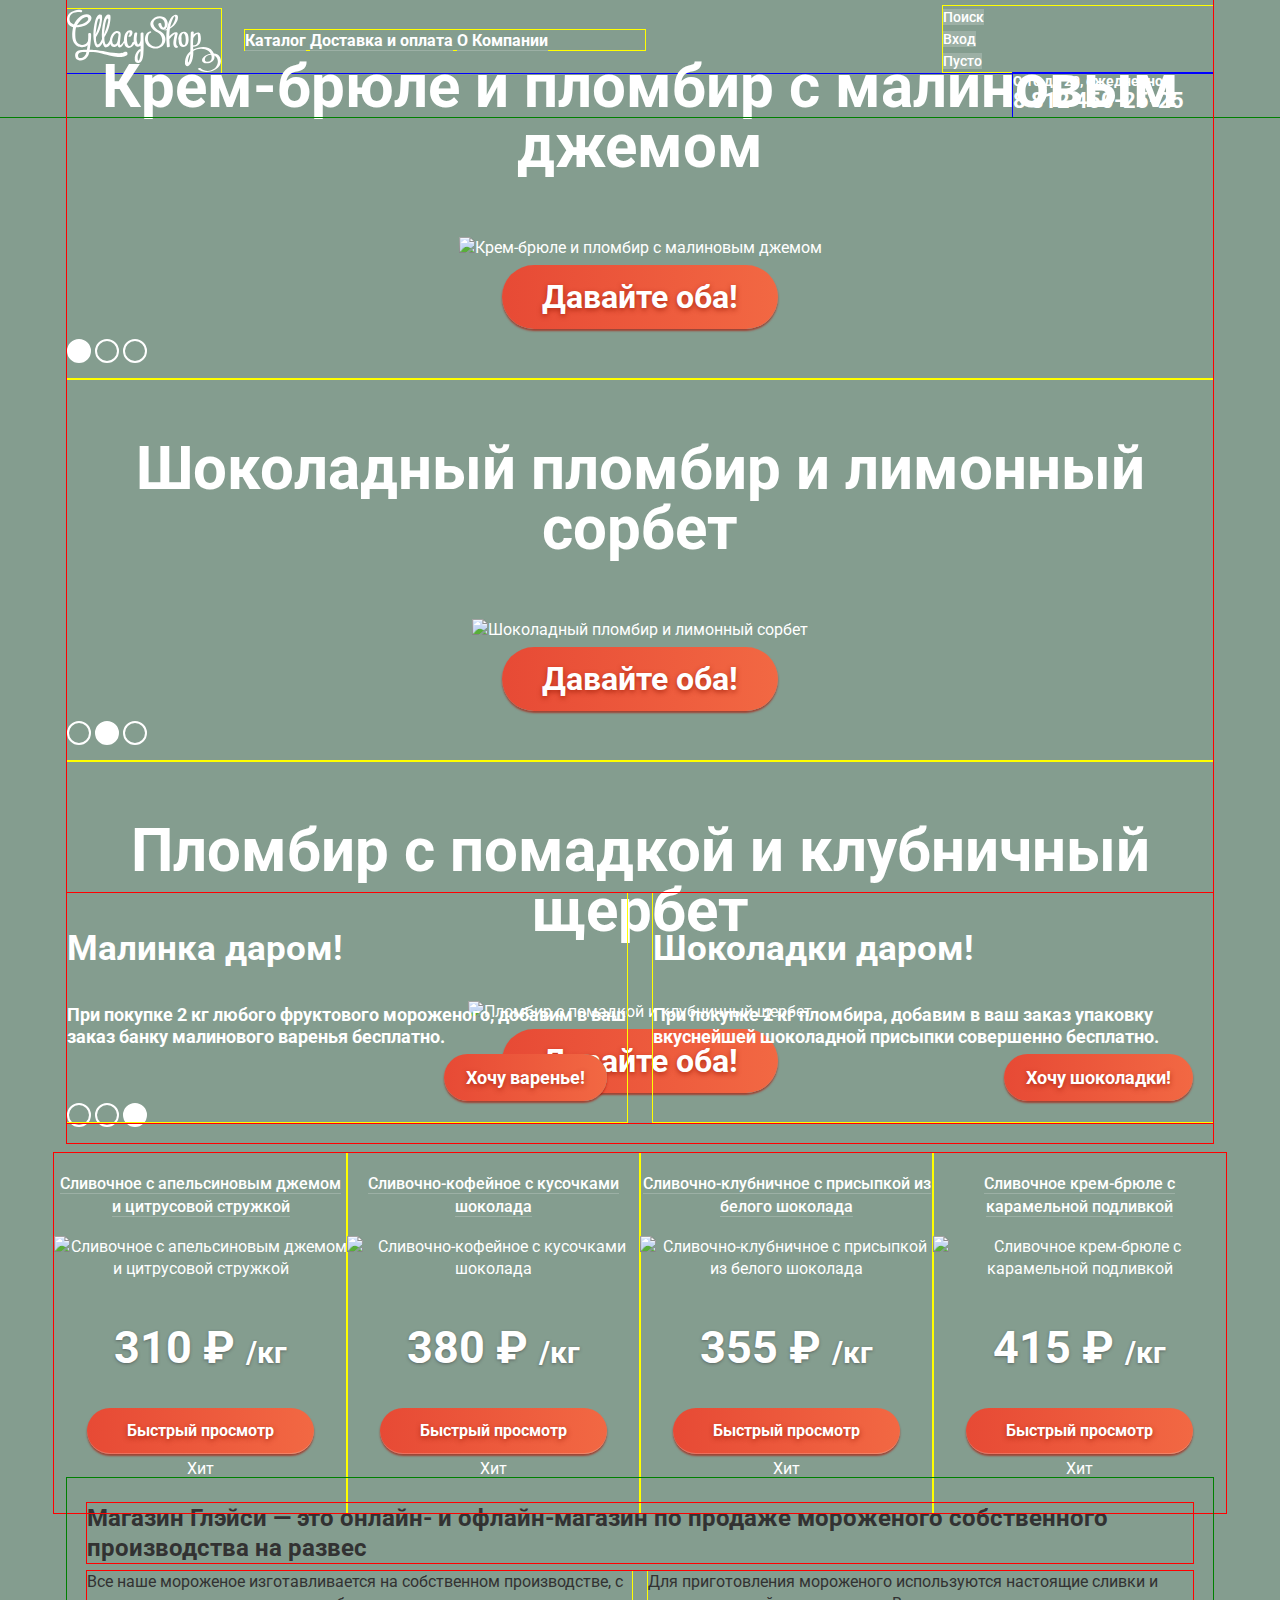
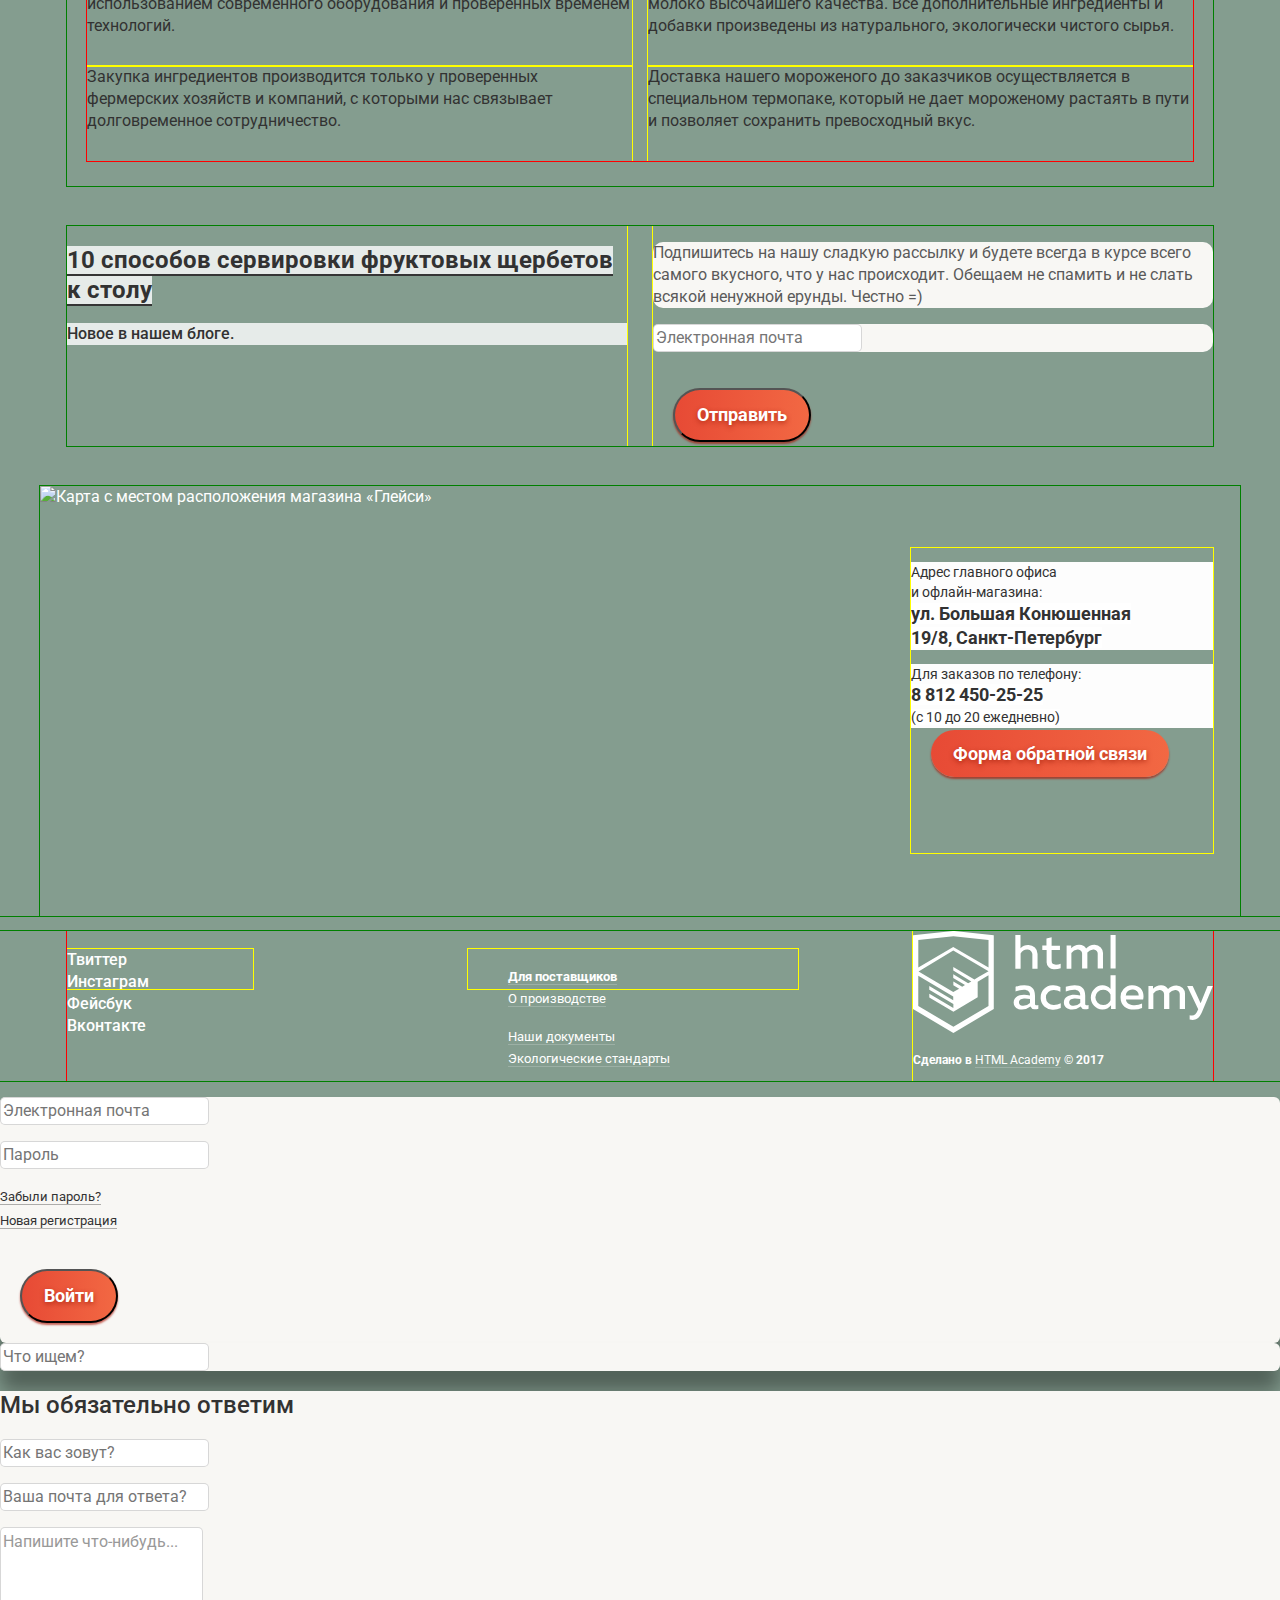
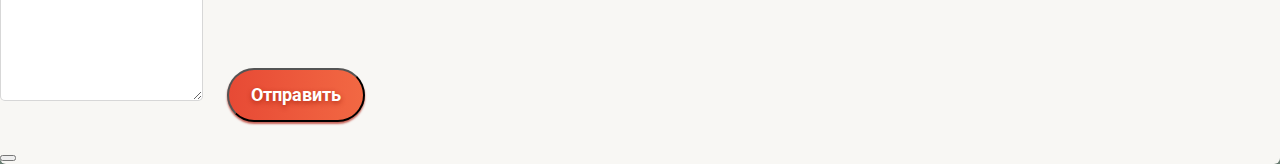
==== commit 4fe76707: "завершено создание макросетки" ====
--- a/index.html
+++ b/index.html
@@ -10,48 +10,52 @@
   <body>
     <header class="main-header">
       <nav class="main-navigation">
-        <a class="main-header-logo">
-          <img src="img/logo.svg" width="154" height="64" alt="Логотип магазина «Глейси»"/>
-        </a>
-        <ul class="site-navigation">
-          <li class="site-navigation-item">
-            <a class="site-navigation-item-link" href="catalog.html">Каталог</a>
-            <ul class="site-navigation-item-sub-menu">
-              <li>
-                <a href="#1">Новинки</a>
-              </li>
-              <li>
-                <a href="#2">Сливочное</a>
-              </li>
-              <li>
-                <a href="#3">Щербеты</a>
-              </li>
-              <li>
-                <a href="#2">Фруктовый лед</a>
-              </li>
-              <li>
-                <a href="#3">Мелорин</a>
+        <div class="main-navigation-wrapper">
+          <div class="container">
+            <a class="main-header-logo">
+              <img src="img/logo.svg" width="154" height="64" alt="Логотип магазина «Глейси»"/>
+            </a>
+            <ul class="site-navigation">
+              <li class="site-navigation-item-submenu">
+                <a class="site-navigation-item-link" href="catalog.html">Каталог</a>
+                <ul class="catalog-sub-menu">
+                  <li>
+                    <a href="#1">Новинки</a>
+                  </li>
+                  <li>
+                    <a href="#2">Сливочное</a>
+                  </li>
+                  <li>
+                    <a href="#3">Щербеты</a>
+                  </li>
+                  <li>
+                    <a href="#2">Фруктовый лед</a>
+                  </li>
+                  <li>
+                    <a href="#3">Мелорин</a>
+                  </li>
+                </ul>
+              </li>
+              <li class="site-navigation-item">
+                <a class="site-navigation-item-link" href="#">Доставка и оплата</a>
+              </li>
+              <li class="site-navigation-item">
+                <a class="site-navigation-item-link" href="#">О Компании</a>
               </li>
             </ul>
-          </li>
-          <li class="site-navigation-item">
-            <a class="site-navigation-item-link" href="#">Доставка и оплата</a>
-          </li>
-          <li class="site-navigation-item">
-            <a class="site-navigation-item-link" href="#">О Компании</a>
-          </li>
-        </ul>
-        <ul class="user-navigation">
-          <li class="user-navigation-search">
-            <a class="user-navigation-search-link" href="search.html">Поиск</a>
-          </li>
-          <li class="user-navigation-logo">
-            <a class="user-navigation-logo-link" href="login.html">Вход</a>
-          </li>
-          <li class="user-navigation-cart">
-            <a class="user-navigation-cart-link" href="cart.html">Пусто</a>
-          </li>
-        </ul>
+            <ul class="user-navigation">
+              <li class="user-navigation-search">
+                <a class="user-navigation-search-link" href="search.html">Поиск</a>
+              </li>
+              <li class="user-navigation-logo">
+                <a class="user-navigation-logo-link" href="login.html">Вход</a>
+              </li>
+              <li class="user-navigation-cart">
+                <a class="user-navigation-cart-link" href="cart.html">Пусто</a>
+              </li>
+            </ul>
+          </div>
+        </div>
         <p class="main-header-phones">
           С 10 до 20, ежедневно
           <br/>
@@ -59,7 +63,7 @@
         </p>
       </nav>
     </header>
-    <main class="container">
+    <main class="main-container">
       <h1 class="visually-hidden">Магазин «Глейси»</h1>
       <section class="slider">
         <h2 class="visually-hidden">Акция</h2>
@@ -192,15 +196,19 @@
       </section>
       <section class="features">
         <h2 class="visually-hidden">О магазине «Глейси»</h2>
-        <p>
-          <b>Магазин Глэйси — это онлайн- и офлайн-магазин по продаже мороженого собственного производства на развес</b>
-        </p>
-        <ul class="features-list">
-          <li class="features-item features-item-first">Все наше мороженое изготавливается на собственном производстве, с использованием современного оборудования и проверенных временем технологий.</li>
-          <li class="features-item features-item-second">Для приготовления мороженого используются настоящие сливки и молоко высочайшего качества. Все дополнительные ингредиенты и добавки произведены из натурального, экологически чистого сырья.</li>
-          <li class="features-item features-item-third">Закупка ингредиентов  производится только у проверенных фермерских хозяйств и компаний, с которыми нас связывает долговременное сотрудничество.</li>
-          <li class="features-item features-item-forth">Доставка нашего мороженого до заказчиков осуществляется в специальном термопаке, который не дает мороженому растаять в пути и позволяет сохранить превосходный вкус.</li>
-        </ul>
+        <div class="features-wrapper">
+          <p>
+            <b>Магазин Глэйси — это онлайн- и офлайн-магазин по продаже мороженого собственного производства на развес</b>
+          </p>
+          <div class="features-list-container">
+            <ul class="features-list">
+              <li class="features-item features-item-first">Все наше мороженое изготавливается на собственном производстве, с использованием современного оборудования и проверенных временем технологий.</li>
+              <li class="features-item features-item-second">Для приготовления мороженого используются настоящие сливки и молоко высочайшего качества. Все дополнительные ингредиенты и добавки произведены из натурального, экологически чистого сырья.</li>
+              <li class="features-item features-item-third">Закупка ингредиентов  производится только у проверенных фермерских хозяйств и компаний, с которыми нас связывает долговременное сотрудничество.</li>
+              <li class="features-item features-item-forth">Доставка нашего мороженого до заказчиков осуществляется в специальном термопаке, который не дает мороженому растаять в пути и позволяет сохранить превосходный вкус.</li>
+            </ul>
+          </div>
+        </div>
       </section>
       <section class="miscellanea">
         <h2 class="visually-hidden">Дополнительная информация</h2>
@@ -226,72 +234,78 @@
       </section>
       <section class="contacts">
         <h2 class="visually-hidden">Контактная информация</h2>
-        <p class="contacts-map">
-          <img src="img/map.png" width="1200" height="430" alt="Карта с местом расположения магазина «Глейси»"/>
-        </p>
-        <p class="contacts-address">
-          Адрес главного офиса
-          <br/>
-          и офлайн-магазина:
-          <br/>
-          <b>
-            ул. Большая Конюшенная
-            <br/>19/8, Санкт-Петербург</b>
-        </p>
-        <p class="contacts-phones">
-          Для заказов по телефону:
-          <br/>
-          <b>8 812 450-25-25</b>
-          <br/>
-          <span>(с 10 до 20 ежедневно)</span>
-        </p>
-        <a class="button contacts-button" href="#">Форма обратной связи</a>
+        <div class="contacts-wrapper">
+          <p class="contacts-map">
+            <img src="img/map.png" width="1200" height="430" alt="Карта с местом расположения магазина «Глейси»"/>
+          </p>
+          <div class="container">
+            <p class="contacts-address">
+              Адрес главного офиса
+              <br/>
+              и офлайн-магазина:
+              <br/>
+              <b>
+                ул. Большая Конюшенная
+                <br/>19/8, Санкт-Петербург</b>
+            </p>
+            <p class="contacts-phones">
+              Для заказов по телефону:
+              <br/>
+              <b>8 812 450-25-25</b>
+              <br/>
+              <span>(с 10 до 20 ежедневно)</span>
+            </p>
+            <a class="button contacts-button" href="#">Форма обратной связи</a>
+          </div>
+        </div>
       </section>
     </main>
     <footer class="main-footer">
-      <ul class="footer-social">
-        <li>
-          <a class="social-button social-button-twitter" href="#" aria-label="Твиттер">Твиттер</a>
-        </li>
-        <li>
-          <a class="social-button social-button-instagram" href="#" aria-label="Инстаграм">Инстаграм</a>
-        </li>
-        <li>
-          <a class="social-button social-button-facebook" href="#" aria-label="Фейсбук">Фейсбук</a>
-        </li>
-        <li>
-          <a class="social-button social-button-vkontakte" href="#" aria-label="Вконтакте">Вконтакте</a>
-        </li>
-      </ul>
-      <div class="footer-documents">
-        <ul class="footer-documents-list">
-          <li class="footer-documents-item footer-documents-item-heart">
-            <a href="#">Для поставщиков</a>
-          </li>
-          <li class="footer-documents-item">
-            <a href="#">О производстве</a>
-          </li>
-        </ul>
-        <ul class="footer-documents-list">
-          <li class="footer-documents-item">
-            <a href="#">Наши документы</a>
-          </li>
-          <li class="footer-documents-item">
-            <a href="#">Экологические стандарты</a>
-          </li>
-        </ul>
-      </div>
-      <div class="footer-copyright">
-        <a href="https://htmlacademy.ru/intensive/htmlcss">
-          <img src="img/logo-htmlacademy.svg" width="300" height="102" alt="Логотип «HTML Academy»"/>
-        </a>
-        <p class="footer-copyright-madein">
-          <b>
-            Сделано в
-            <a href="https://htmlacademy.ru/intensive/htmlcss">HTML Academy</a>
-            &copy; 2017
-          </b>
-        </p>
+      <div class="container">
+        <ul class="footer-social">
+          <li>
+            <a class="social-button social-button-twitter" href="#" aria-label="Твиттер">Твиттер</a>
+          </li>
+          <li>
+            <a class="social-button social-button-instagram" href="#" aria-label="Инстаграм">Инстаграм</a>
+          </li>
+          <li>
+            <a class="social-button social-button-facebook" href="#" aria-label="Фейсбук">Фейсбук</a>
+          </li>
+          <li>
+            <a class="social-button social-button-vkontakte" href="#" aria-label="Вконтакте">Вконтакте</a>
+          </li>
+        </ul>
+        <div class="footer-documents">
+          <ul class="footer-documents-list">
+            <li class="footer-documents-item footer-documents-item-heart">
+              <a href="#">Для поставщиков</a>
+            </li>
+            <li class="footer-documents-item">
+              <a href="#">О производстве</a>
+            </li>
+          </ul>
+          <ul class="footer-documents-list">
+            <li class="footer-documents-item">
+              <a href="#">Наши документы</a>
+            </li>
+            <li class="footer-documents-item">
+              <a href="#">Экологические стандарты</a>
+            </li>
+          </ul>
+        </div>
+        <div class="footer-copyright">
+          <a href="https://htmlacademy.ru/intensive/htmlcss">
+            <img src="img/logo-htmlacademy.svg" width="300" height="102" alt="Логотип «HTML Academy»"/>
+          </a>
+          <p class="footer-copyright-madein">
+            <b>
+              Сделано в
+              <a href="https://htmlacademy.ru/intensive/htmlcss">HTML Academy</a>
+              &copy; 2017
+            </b>
+          </p>
+        </div>
       </div>
     </footer>
     <section class="modal modal-login">
--- a/css/style.css
+++ b/css/style.css
@@ -16,6 +16,26 @@
   text-decoration: none;
   color: #ffffff;
   background-color: #849d8f;
+}
+
+img {
+  max-width: 100%;
+  height: auto;
+}
+
+.visually-hidden:not(:focus):not(:active),
+input[type="checkbox"].visually-hidden,
+input[type="radio"].visually-hidden {
+  position: absolute;
+  width: 1px;
+  height: 1px;
+  margin: -1px;
+  border: 0;
+  padding: 0;
+  white-space: nowrap;
+  clip-path: inset(100%);
+  clip: rect(0 0 0 0);
+  overflow: hidden;
 }
 
 .button {
@@ -50,11 +70,6 @@
   list-style: none;
 }
 
-.site-navigation>li {
-  display: inline-block;
-  position: relative;
-}
-
 .site-navigation a {
   font-size: 16px;
   line-height: 18px;
@@ -77,13 +92,18 @@
   box-shadow: inset 0px 2px 1px 0px rgba(105, 105, 105, 0.004);
 }
 
-.site-navigation-item-sub-menu {
+.site-navigation>li {
+  display: inline-block;
+  position: relative;
+}
+
+.catalog-sub-menu {
   position: absolute;
   display: none;
   list-style: none;
 }
 
-.site-navigation>li:hover .site-navigation-item-sub-menu {
+.site-navigation-item-submenu:hover .catalog-sub-menu {
   display: block;
 }
 
@@ -563,4 +583,457 @@
   font-weight: 700;
   color: #323232;
   background-color: #f8f7f4;
-}+}
+
+/* ----- Стили для сеток ----- */
+
+html,
+body {
+  min-width: 1200px;
+  min-height: 3200px;
+}
+
+body {
+  /* --- временно для сетки --- */
+  /*background-image: url(../img/gllacy-index-grid.jpg);*/
+  /*background-image: url(../img/gllacy-catalog-grid.jpg);*/
+  background-size: 1200px auto;
+  background-repeat: no-repeat;
+  background-position: top center;
+}
+
+.main-header {
+  /* --- временно для сетки --- */
+  background: transparent;
+  outline: 1px solid green;
+}
+
+.main-navigation {
+  display: flex;
+  flex-direction: column;
+  align-items: flex-end;
+  margin: 0 auto;
+  padding: 0;
+  width: 1146px;
+  /* --- временно для сетки --- */
+  background: transparent;
+  outline: 1px solid red;
+}
+
+.main-navigation-wrapper {
+  margin: 0;
+  padding: 0;
+  width: 100%;
+  /* --- временно для сетки --- */
+  /*min-height: 74px;*/
+  background: transparent;
+  outline: 1px solid blue;
+}
+
+.main-header-phones {
+  margin: 0;
+  padding: 0;
+  /*временно*/
+  min-width: 200px;
+  min-height: 44px;
+  background: transparent;
+  outline: 1px solid blue;
+}
+
+.main-navigation-wrapper .container {
+  display: flex;
+  align-items: center;
+  margin: 0;
+  padding: 0;
+}
+
+.main-header-logo {
+  width: 154px;
+  height: 64px;
+  margin: 0;
+  margin-top: 9px;
+  margin-right: 24px;
+  /*временно*/
+  background: transparent;
+  outline: 1px solid yellow;
+}
+
+.site-navigation {
+  margin: 0;
+  margin-top: 6px;
+  padding: 0;
+  list-style: none;
+  /*временно*/
+  min-width: 400px;
+  height: 20px;
+  background: transparent;
+  outline: 1px solid yellow;
+}
+
+.user-navigation {
+  margin: 0;
+  margin-top: 5px;
+  margin-left: auto;
+  padding: 0;
+  list-style: none;
+  /*временно*/
+  min-width: 270px;
+  min-height: 35px;
+  background: transparent;
+  outline: 1px solid yellow;
+}
+
+.main-container {
+  /* --- временно для сетки --- */
+  outline: 1px solid green;
+}
+
+.offer-list {
+  display: flex;
+  flex-direction: column;
+  align-items: center;
+  margin: 0 auto;
+  margin-top: -120px;
+  padding: 0;
+  width: 1146px;
+  /* --- временно для сетки --- */
+  min-height: 900px;
+  background: transparent;
+  outline: 1px solid red;
+}
+
+.offer-item {
+  margin: 0;
+  /*временно*/
+  width: 100%;
+  height: 100%;
+  background: transparent;
+  outline: 1px solid yellow;
+}
+
+.bunners-list {
+  display: flex;
+  flex-direction: row;
+  justify-content: space-between;
+  margin: 0 auto;
+  margin-top: -250px;
+  margin-bottom: 30px;
+  padding: 0;
+  width: 1146px;
+  /* --- временно для сетки --- */
+  min-height: 230px;
+  background: transparent;
+  outline: 1px solid red;
+}
+
+.bunners-item {
+  margin: 0;
+  padding: 0;
+  /*временно*/
+  width: 560px;
+  height: 229px;
+  background: transparent;
+  outline: 1px solid yellow;
+}
+
+.catalog-list {
+  display: flex;
+  flex-direction: row;
+  flex-wrap: wrap;
+  justify-content: space-around;
+  margin: 0 auto;
+  padding: 0;
+  width: 1172px;
+  /* --- временно для сетки --- */
+  background: transparent;
+  outline: 1px solid red;
+}
+
+.catalog-item {
+  margin: 0;
+/*  margin-top: -20px;*/
+  padding: 0;
+  /*временно*/
+  width: 293px;
+  height: 360px;
+  background: transparent;
+  outline: 1px solid yellow;
+}
+
+.features {
+  margin: 0 auto;
+  margin-top: -35px;
+  margin-bottom: 40px;
+  padding: 0;
+  width: 1146px;
+  min-height: 306px;
+  /*временно*/
+  background: transparent;
+  outline: 1px solid green;
+}
+
+.features-wrapper {
+  display: flex;
+  flex-direction: column;
+  margin: 0;
+  padding: 25px 20px;
+  /* --- временно для сетки --- */
+  background: transparent;
+  outline: 1px solid blue;
+}
+
+.features-wrapper p {
+  margin: 0;
+  margin-bottom: 8px;
+  padding: 0;
+  /* --- временно для сетки --- */
+  background: transparent;
+  outline: 1px solid red;
+}
+
+.features-list-container {
+  /* --- временно для сетки --- */
+  background: transparent;
+  outline: 1px solid red;
+}
+
+.features-list {
+  display: flex;
+  flex-direction: row;
+  flex-wrap: wrap;
+  justify-content: space-between;
+  margin: 0;
+  padding: 0;
+  /* --- временно для сетки --- */
+  background: transparent;
+}
+
+.features-item {
+  margin: 0;
+  padding: 0;
+  /*временно*/
+  width: 545px;
+  height: 95px;
+  background: transparent;
+  outline: 1px solid yellow;
+}
+
+.miscellanea {
+  margin: 0 auto;
+  margin-bottom: 40px;
+  padding: 0;
+  width: 1146px;
+  min-height: 220px;
+  /*временно*/
+  background: transparent;
+  outline: 1px solid green;
+}
+
+.miscellanea-list {
+  display: flex;
+  flex-direction: row;
+  justify-content: space-between;
+  margin: 0;
+  padding: 0;
+  /* --- временно для сетки --- */
+  background: transparent;
+}
+
+.miscellanea-item {
+  margin: 0;
+  padding: 0;
+  /*временно*/
+  width: 560px;
+  height: 220px;
+  background: transparent;
+  outline: 1px solid yellow;
+}
+
+.contacts {
+  margin: 0 auto;
+  padding: 0;
+  width: 1200px;
+  height: 430px;
+  /*временно*/
+  background: transparent;
+  outline: 1px solid green;
+}
+
+.contacts-wrapper {
+  display: flex;
+  flex-direction: row;
+  margin: 0;
+  padding: 0;
+  /* --- временно для сетки --- */
+  background: transparent;
+}
+
+.contacts-map {
+  margin: 0;
+  padding: 0;
+  width: 1200px;
+  height: 430px;
+  /*временно*/
+  background: transparent;
+  outline: 1px solid yellow;
+}
+
+.contacts-wrapper .container {
+  margin: 0;
+  padding: 0;
+  margin-top: 62px;
+  margin-left: -329px;
+  width: 302px;
+  height: 305px;
+  /*временно*/
+  background: transparent;
+  outline: 1px solid yellow;
+}
+
+.main-footer {
+  margin: 0;
+  margin-top: 15px;
+  padding: 0;
+  /*временно*/
+  background: transparent;
+  outline: 1px solid green;
+}
+
+.main-footer .container {
+  display: flex;
+  flex-direction: row;
+  margin: 0 auto;
+  padding: 0;
+  width: 1146px;
+  min-height: 60px;
+  /*временно*/
+  background: transparent;
+  outline: 1px solid red;
+}
+
+.footer-social {
+  margin: 0;
+  margin-top: 18px;
+  margin-right: 215px;
+  padding: 0;
+  /*временно*/
+  min-width: 186px;
+  height: 40px;
+  background: transparent;
+  outline: 1px solid yellow;
+}
+
+.footer-documents {
+  margin: 0;
+  margin-top: 18px;
+  padding: 0;
+  /*временно*/
+  min-width: 330px;
+  height: 40px;
+  background: transparent;
+  outline: 1px solid yellow;
+}
+
+.footer-copyright {
+  margin: 0;
+  margin-left: auto;
+  padding: 0;
+  /*временно*/
+  min-width: 195px;
+  background: transparent;
+  outline: 1px solid yellow;
+}
+
+.catalog-container {
+  margin: 0;
+  margin-top: -20px;
+  padding: 0;
+  /*временно*/
+  min-height: 60px;
+  background: transparent;
+  outline: 1px solid green;
+}
+
+.catalog-container-wrapper {
+  display: flex;
+  flex-direction: column;
+  margin: 0 auto;
+  margin-bottom: 25px;
+  padding: 0;
+  width: 1146px;
+  min-height: 60px;
+  /*временно*/
+  background: transparent;
+  outline: 1px solid red;
+}
+
+.page-title {
+  margin: 0;
+  padding: 0;
+  /*временно*/
+  width: 250px;
+  height: 20px;
+  background: transparent;
+  outline: 1px solid yellow;
+}
+
+.breadcrumbs {
+  margin: 0;
+  padding: 0;
+  /*временно*/
+  width: 400px;
+  height: 44px;
+  background: transparent;
+  outline: 1px solid yellow;
+}
+
+.filters {
+  margin: 0;
+  padding: 0;
+  /*временно*/
+  background: transparent;
+  outline: 1px solid green;
+}
+
+.filters-wrapper {
+  margin: 0 auto;
+  padding: 0;
+  width: 1146px;
+/*временно*/
+  min-height: 130;
+  background: transparent;
+  outline: 1px solid red;
+}
+
+.filters-wrapper .container {
+  margin: 0;
+  margin-bottom: 30px;
+  padding: 0;
+  width: 860px;
+  height: 134px;
+  background: transparent;
+  outline: 1px solid blue;
+}
+
+.pagination-list-wrapper {
+  display: flex;
+  flex-direction: row-reverse;
+  margin: 0 auto;
+  margin-top: 50px;
+  margin-bottom: 40px;
+  padding: 0;
+  width: 1146px;
+/*временно*/
+  min-height: 130;
+  background: transparent;
+  outline: 1px solid red;
+}
+.pagination-list {
+  margin: 0;
+  padding: 0;
+  /*временно*/
+  width: 200px;
+  height: 40px;
+  background: transparent;
+  outline: 1px solid blue;
+}
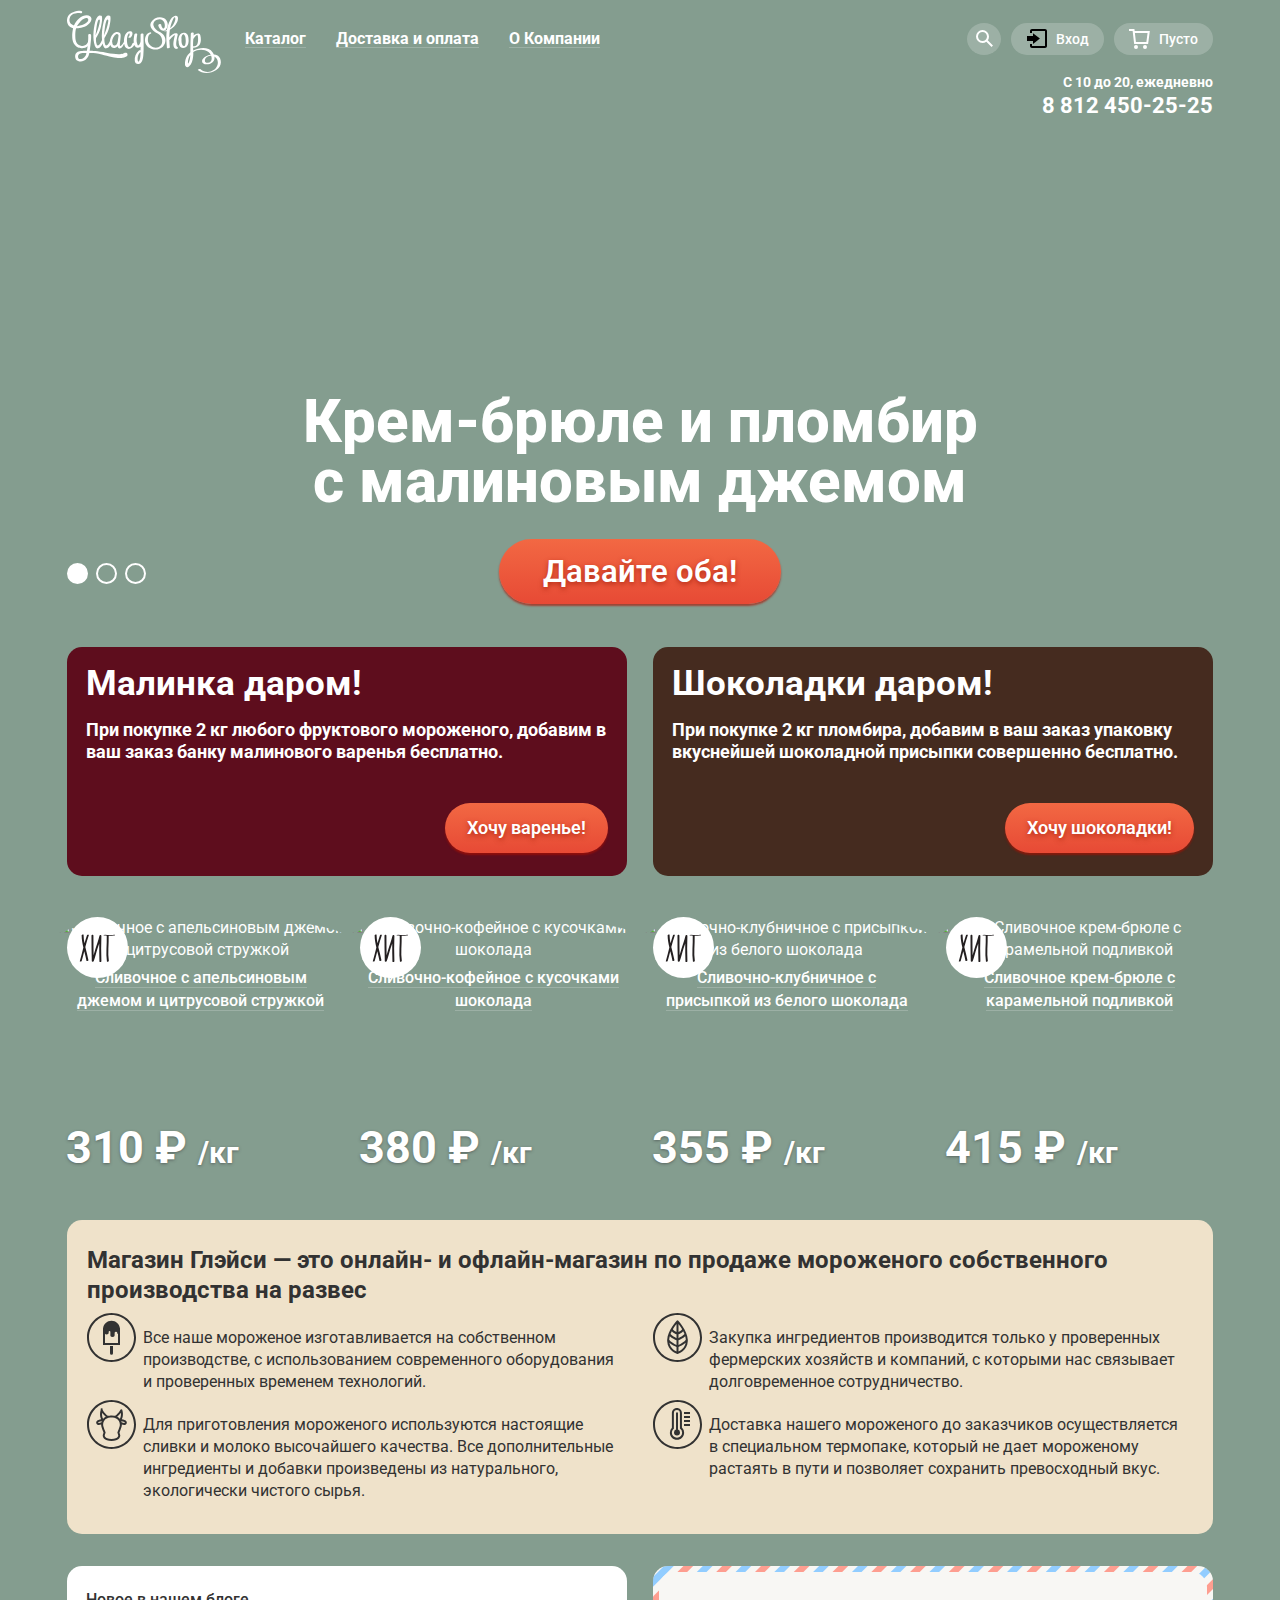
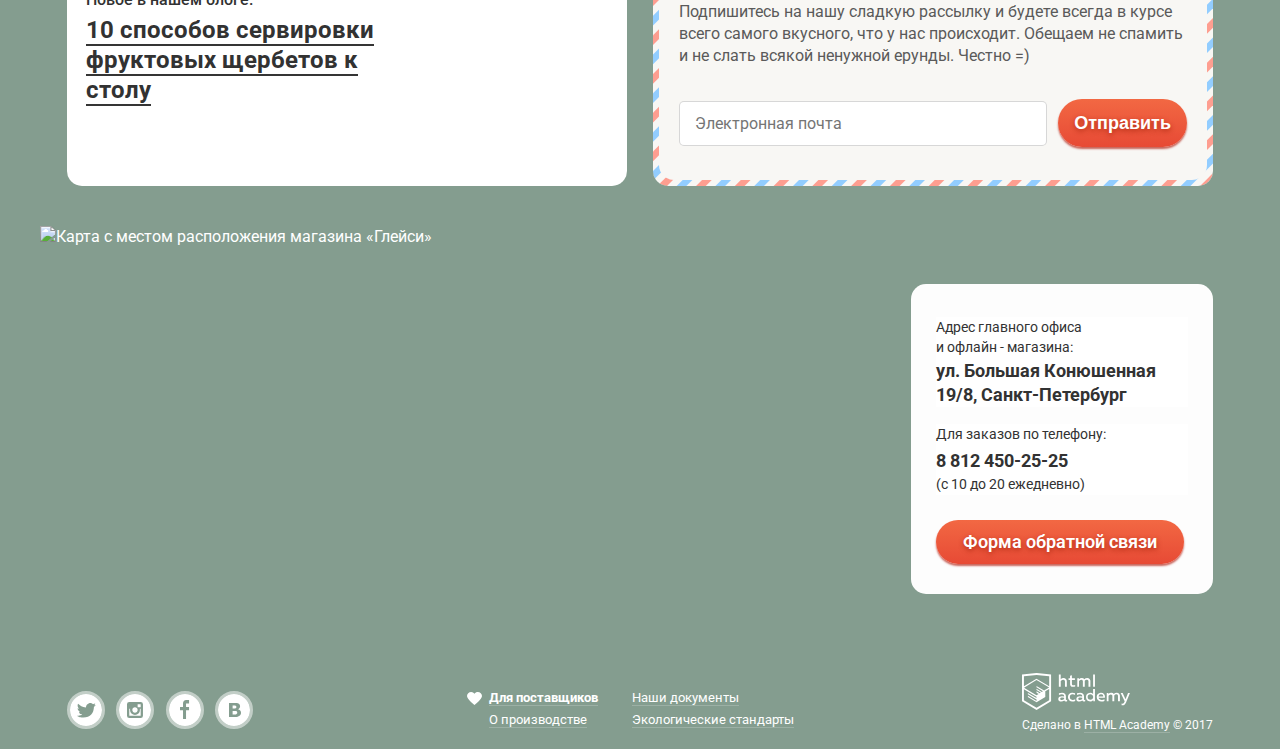
==== commit a06d689e: "черновой вариант сайта для дедлайна наставника" ====
--- a/index.html
+++ b/index.html
@@ -8,10 +8,13 @@
     <link rel="stylesheet" href="css/style.css"/>
   </head>
   <body>
-    <header class="main-header">
-      <nav class="main-navigation">
-        <div class="main-navigation-wrapper">
-          <div class="container">
+    <input class="visually-hidden" type="radio" id="product-1" name="toggle" checked/>
+    <input class="visually-hidden" type="radio" id="product-2" name="toggle"/>
+    <input class="visually-hidden" type="radio" id="product-3" name="toggle"/>
+    <div class="site-wrapper">
+      <div class="container">
+        <header class="main-header">
+          <nav class="main-navigation">
             <a class="main-header-logo">
               <img src="img/logo.svg" width="154" height="64" alt="Логотип магазина «Глейси»"/>
             </a>
@@ -45,7 +48,9 @@
             </ul>
             <ul class="user-navigation">
               <li class="user-navigation-search">
-                <a class="user-navigation-search-link" href="search.html">Поиск</a>
+                <a class="user-navigation-search-link" href="search.html">
+                  <span class="visually-hidden">Поиск</span>
+                </a>
               </li>
               <li class="user-navigation-logo">
                 <a class="user-navigation-logo-link" href="login.html">Вход</a>
@@ -54,230 +59,231 @@
                 <a class="user-navigation-cart-link" href="cart.html">Пусто</a>
               </li>
             </ul>
+            <p class="main-header-phones">
+              <span class="main-header-phones-shedule">С 10 до 20, ежедневно</span>
+              <span class="main-header-phones-number">8 812 450-25-25</span>
+            </p>
+          </nav>
+        </header>
+        <section class="slider">
+          <div class="slider-controls">
+            <label for="product-1">Первый</label>
+            <label for="product-2">Второй</label>
+            <label for="product-3">Третий</label>
           </div>
-        </div>
-        <p class="main-header-phones">
-          С 10 до 20, ежедневно
-          <br/>
-          <span class="main-header-phones-number">8 812 450-25-25</span>
-        </p>
-      </nav>
-    </header>
-    <main class="main-container">
-      <h1 class="visually-hidden">Магазин «Глейси»</h1>
-      <section class="slider">
-        <h2 class="visually-hidden">Акция</h2>
-        <ul class="offer-list">
-          <li class="offer-item">
-            <h3>Крем-брюле и пломбир с малиновым джемом</h3>
-            <p class="slider-image">
-              <img src="img/slider-1.png" width="1045" height="881" alt="Крем-брюле и пломбир с малиновым джемом"/>
-            </p>
-            <a class="button slider-button" href="#">Давайте оба!</a>
-            <p class="slider-bullet-list">
-              <button class="slider-bullet-item-current" aria-label="Текущий слайдер - крем-брюле и пломбир с малиновым джемом"></button>
-              <button class="slider-bullet-item" aria-label="Выбрать слайдер шоколадный пломбир и лимонный сорбет"></button>
-              <button class="slider-bullet-item" aria-label="Выбрать слайдер пломбир с помадкой и клубничный щербет"></button>
-            </p>
-          </li>
-          <li class="offer-item">
-            <h3>Шоколадный пломбир и лимонный сорбет</h3>
-            <p class="slider-image">
-              <img src="img/slider-2.png" width="1065" height="859" alt="Шоколадный пломбир и лимонный сорбет"/>
-            </p>
-            <a class="button slider-button" href="#">Давайте оба!</a>
-            <p class="slider-bullet-list">
-              <button class="slider-bullet-item" aria-label="Выбрать слайдер крем-брюле и пломбир с малиновым джемом"></button>
-              <button class="slider-bullet-item-current" aria-label="Текущий слайдер - шоколадный пломбир и лимонный сорбет"></button>
-              <button class="slider-bullet-item" aria-label="Выбрать слайдер пломбир с помадкой и клубничный щербет"></button>
-            </p>
-          </li>
-          <li class="offer-item">
-            <h3>Пломбир с помадкой и клубничный щербет</h3>
-            <p class="slider-image">
-              <img src="img/slider-3.png" width="1079" height="854" alt="Пломбир с помадкой и клубничный щербет"/>
-            </p>
-            <a class="button slider-button" href="#">Давайте оба!</a>
-            <p class="slider-bullet-list">
-              <button class="slider-bullet-item" aria-label="Выбрать слайдер крем-брюле и пломбир с малиновым джемом"></button>
-              <button class="slider-bullet-item" aria-label="Выбрать слайдер шоколадный пломбир и лимонный сорбет"></button>
-              <button class="slider-bullet-item-current" aria-label="Текущий слайдер - пломбир с помадкой и клубничный щербет"></button>
-            </p>
-          </li>
-        </ul>
-      </section>
-      <section class="bunners">
-        <h2 class="visually-hidden">Наши предложения</h2>
-        <ul class="bunners-list">
-          <li class="bunners-item bunners-item-left-image">
-            <h3>Малинка даром!</h3>
-            <p>При покупке 2 кг любого фруктового мороженого, добавим в ваш заказ банку малинового варенья бесплатно.</p>
-            <p class="bunners-item-button">
-              <a class="button bunners-button" href="#">Хочу варенье!</a>
-            </p>
-          </li>
-          <li class="bunners-item bunners-item-right-image">
-            <h3>Шоколадки даром!</h3>
-            <p>При покупке 2 кг пломбира, добавим в ваш заказ упаковку вкуснейшей шоколадной присыпки совершенно бесплатно.</p>
-            <p class="bunners-item-button">
-              <a class="button bunners-button" href="#">Хочу шоколадки!</a>
-            </p>
-          </li>
-        </ul>
-      </section>
-      <section class="catalog">
-        <h2 class="visually-hidden">Хиты</h2>
-        <ul class="catalog-list">
-          <li class="catalog-item">
-            <h3>
-              <a href="catalog-item.html">Сливочное с апельсиновым джемом и цитрусовой стружкой</a>
-            </h3>
-            <p>
-              <img src="img/product-1.jpg" width="267" height="267" alt="Сливочное с апельсиновым джемом и цитрусовой стружкой"/>
-            </p>
-            <p class="catalog-price">
-              310 ₽
-              <span class="catalog-weight">/кг</span>
-            </p>
-            <a class="button catalog-button" href="#">Быстрый просмотр</a>
-            <p>
-              <span class="catalog-hit">Хит</span>
-            </p>
-          </li>
-          <li class="catalog-item">
-            <h3>
-              <a href="catalog-item.html">Сливочно-кофейное с кусочками шоколада</a>
-            </h3>
-            <p>
-              <img src="img/product-2.jpg" width="267" height="267" alt="Сливочно-кофейное с кусочками шоколада"/>
-            </p>
-            <p class="catalog-price">
-              380 ₽
-              <span class="catalog-weight">/кг</span>
-            </p>
-            <a class="button catalog-button" href="#">Быстрый просмотр</a>
-            <p>
-              <span class="catalog-hit">Хит</span>
-            </p>
-          </li>
-          <li class="catalog-item">
-            <h3>
-              <a href="catalog-item.html">Сливочно-клубничное с присыпкой из белого шоколада</a>
-            </h3>
-            <p>
-              <img src="img/product-3.jpg" width="267" height="267" alt="Сливочно-клубничное с присыпкой из белого шоколада"/>
-            </p>
-            <p class="catalog-price">
-              355 ₽
-              <span class="catalog-weight">/кг</span>
-            </p>
-            <a class="button catalog-button" href="#">Быстрый просмотр</a>
-            <p>
-              <span class="catalog-hit">Хит</span>
-            </p>
-          </li>
-          <li class="catalog-item">
-            <h3>
-              <a href="catalog-item.html">Сливочное крем-брюле с карамельной подливкой</a>
-            </h3>
-            <p>
-              <img src="img/product-4.jpg" width="267" height="267" alt="Сливочное крем-брюле с карамельной подливкой"/>
-            </p>
-            <p class="catalog-price">
-              415 ₽
-              <span class="catalog-weight">/кг</span>
-            </p>
-            <a class="button catalog-button" href="#">Быстрый просмотр</a>
-            <p>
-              <span class="catalog-hit">Хит</span>
-            </p>
-          </li>
-        </ul>
-      </section>
-      <section class="features">
-        <h2 class="visually-hidden">О магазине «Глейси»</h2>
-        <div class="features-wrapper">
-          <p>
-            <b>Магазин Глэйси — это онлайн- и офлайн-магазин по продаже мороженого собственного производства на развес</b>
-          </p>
-          <div class="features-list-container">
-            <ul class="features-list">
-              <li class="features-item features-item-first">Все наше мороженое изготавливается на собственном производстве, с использованием современного оборудования и проверенных временем технологий.</li>
-              <li class="features-item features-item-second">Для приготовления мороженого используются настоящие сливки и молоко высочайшего качества. Все дополнительные ингредиенты и добавки произведены из натурального, экологически чистого сырья.</li>
-              <li class="features-item features-item-third">Закупка ингредиентов  производится только у проверенных фермерских хозяйств и компаний, с которыми нас связывает долговременное сотрудничество.</li>
-              <li class="features-item features-item-forth">Доставка нашего мороженого до заказчиков осуществляется в специальном термопаке, который не дает мороженому растаять в пути и позволяет сохранить превосходный вкус.</li>
-            </ul>
-          </div>
-        </div>
-      </section>
-      <section class="miscellanea">
-        <h2 class="visually-hidden">Дополнительная информация</h2>
-        <ul class="miscellanea-list">
-          <li class="miscellanea-item miscellanea-item-left">
-            <h3>
-              <a href="#">10 способов сервировки фруктовых щербетов к столу</a>
-            </h3>
-            <p>Новое в нашем блоге.</p>
-          </li>
-          <li class="miscellanea-item miscellanea-item-right">
-            <h3 class="visually-hidden">Электронная рассылка</h3>
-            <p>Подпишитесь на нашу сладкую рассылку и будете всегда в курсе всего самого вкусного, что у нас происходит. Обещаем не спамить и не слать всякой ненужной ерунды. Честно =)</p>
-            <form class="miscellanea-email-form" action="https://echo.htmlacademy.ru" method="post">
-              <p class="miscellanea-email-form-item">
-                <label class="visually-hidden" for="mailing-field">Электронная почта</label>
-                <input id="mailing-field" type="email" name="mailing" value="" placeholder="Электронная почта"/>
+          <ul class="slider-list">
+            <li class="slider-item slide" id="slide1">
+              <h3 class="slide-title">Крем-брюле и пломбир с малиновым джемом</h3>
+              <a class="button slide-button" href="#">Давайте оба!</a>
+            </li>
+            <li class="slider-item slide" id="slide2">
+              <h3 class="slide-title">Шоколадный пломбир и лимонный сорбет</h3>
+              <a class="button slide-button" href="#">Давайте оба!</a>
+            </li>
+            <li class="slider-item slide" id="slide3">
+              <h3 class="slide-title">Пломбир с помадкой и клубничный щербет</h3>
+              <a class="button slide-button" href="#">Давайте оба!</a>
+            </li>
+          </ul>
+        </section>
+        <main class="main-wrapper">
+          <h1 class="visually-hidden">Магазин «Глейси»</h1>
+          <section class="bunners">
+            <h2 class="visually-hidden">Наши предложения</h2>
+            <ul class="bunners-list">
+              <li class="bunners-item bunners-item-left-image">
+                <h3>Малинка даром!</h3>
+                <p class="bunners-item-description">При покупке 2 кг любого фруктового мороженого, добавим в ваш заказ банку малинового варенья бесплатно.</p>
+                <p class="bunners-item-button">
+                  <a class="button bunners-button" href="#">Хочу варенье!</a>
+                </p>
+              </li>
+              <li class="bunners-item bunners-item-right-image">
+                <h3>Шоколадки даром!</h3>
+                <p class="bunners-item-description">При покупке 2 кг пломбира, добавим в ваш заказ упаковку вкуснейшей шоколадной присыпки совершенно бесплатно.</p>
+                <p class="bunners-item-button">
+                  <a class="button bunners-button" href="#">Хочу шоколадки!</a>
+                </p>
+              </li>
+            </ul>
+          </section>
+          <section class="catalog">
+            <h2 class="visually-hidden">Хиты</h2>
+            <ul class="catalog-list">
+              <li class="catalog-item">
+                <h3>
+                  <a href="catalog-item.html">Сливочное с апельсиновым джемом и цитрусовой стружкой</a>
+                </h3>
+                <p class="catalog-image">
+                  <img src="img/product-1.jpg" width="267" height="267" alt="Сливочное с апельсиновым джемом и цитрусовой стружкой"/>
+                </p>
+                <p class="catalog-price">
+                  310 ₽
+                  <span class="catalog-weight">/кг</span>
+                </p>
+                <p class="catalog-button-container">
+                  <a class="button catalog-button" href="#">Быстрый просмотр</a>
+                </p>
+                <p class="catalog-hit">
+                  <span class="visually-hidden">Хит</span>
+                  <img src="img/hit.svg" width="61" height="61" alt="Хит"/>
+                </p>
+              </li>
+              <li class="catalog-item">
+                <h3>
+                  <a href="catalog-item.html">Сливочно-кофейное с кусочками шоколада</a>
+                </h3>
+                <p class="catalog-image">
+                  <img src="img/product-2.jpg" width="267" height="267" alt="Сливочно-кофейное с кусочками шоколада"/>
+                </p>
+                <p class="catalog-price">
+                  380 ₽
+                  <span class="catalog-weight">/кг</span>
+                </p>
+                <p class="catalog-button-container">
+                  <a class="button catalog-button" href="#">Быстрый просмотр</a>
+                </p>
+                <p class="catalog-hit">
+                  <span class="visually-hidden">Хит</span>
+                  <img src="img/hit.svg" width="61" height="61" alt="Хит"/>
+                </p>
+              </li>
+              <li class="catalog-item">
+                <h3>
+                  <a href="catalog-item.html">Сливочно-клубничное с присыпкой из белого шоколада</a>
+                </h3>
+                <p class="catalog-image">
+                  <img src="img/product-3.jpg" width="267" height="267" alt="Сливочно-клубничное с присыпкой из белого шоколада"/>
+                </p>
+                <p class="catalog-price">
+                  355 ₽
+                  <span class="catalog-weight">/кг</span>
+                </p>
+                <p class="catalog-button-container">
+                  <a class="button catalog-button" href="#">Быстрый просмотр</a>
+                </p>
+                <p class="catalog-hit">
+                  <span class="visually-hidden">Хит</span>
+                  <img src="img/hit.svg" width="61" height="61" alt="Хит"/>
+                </p>
+              </li>
+              <li class="catalog-item">
+                <h3>
+                  <a href="catalog-item.html">Сливочное крем-брюле с карамельной подливкой</a>
+                </h3>
+                <p class="catalog-image">
+                  <img src="img/product-4.jpg" width="267" height="267" alt="Сливочное крем-брюле с карамельной подливкой"/>
+                </p>
+                <p class="catalog-price">
+                  415 ₽
+                  <span class="catalog-weight">/кг</span>
+                </p>
+                <p class="catalog-button-container">
+                  <a class="button catalog-button" href="#">Быстрый просмотр</a>
+                </p>
+                <p class="catalog-hit">
+                  <span class="visually-hidden">Хит</span>
+                  <img src="img/hit.svg" width="61" height="61" alt="Хит"/>
+                </p>
+              </li>
+            </ul>
+          </section>
+          <section class="features">
+            <h2 class="visually-hidden">О магазине «Глейси»</h2>
+            <div class="features-wrapper">
+              <p>
+                <b>Магазин Глэйси — это онлайн- и офлайн-магазин по продаже мороженого собственного производства на развес</b>
               </p>
-              <button class="button miscellanea-button" type="submit">Отправить</button>
-            </form>
-          </li>
-        </ul>
-      </section>
-      <section class="contacts">
-        <h2 class="visually-hidden">Контактная информация</h2>
-        <div class="contacts-wrapper">
-          <p class="contacts-map">
-            <img src="img/map.png" width="1200" height="430" alt="Карта с местом расположения магазина «Глейси»"/>
-          </p>
-          <div class="container">
-            <p class="contacts-address">
-              Адрес главного офиса
-              <br/>
-              и офлайн-магазина:
-              <br/>
-              <b>
-                ул. Большая Конюшенная
-                <br/>19/8, Санкт-Петербург</b>
-            </p>
-            <p class="contacts-phones">
-              Для заказов по телефону:
-              <br/>
-              <b>8 812 450-25-25</b>
-              <br/>
-              <span>(с 10 до 20 ежедневно)</span>
-            </p>
-            <a class="button contacts-button" href="#">Форма обратной связи</a>
-          </div>
-        </div>
-      </section>
-    </main>
-    <footer class="main-footer">
-      <div class="container">
-        <ul class="footer-social">
-          <li>
-            <a class="social-button social-button-twitter" href="#" aria-label="Твиттер">Твиттер</a>
-          </li>
-          <li>
-            <a class="social-button social-button-instagram" href="#" aria-label="Инстаграм">Инстаграм</a>
-          </li>
-          <li>
-            <a class="social-button social-button-facebook" href="#" aria-label="Фейсбук">Фейсбук</a>
-          </li>
-          <li>
-            <a class="social-button social-button-vkontakte" href="#" aria-label="Вконтакте">Вконтакте</a>
-          </li>
-        </ul>
-        <div class="footer-documents">
-          <ul class="footer-documents-list">
+              <ul class="features-list">
+                <li class="features-item features-item-first">Все наше мороженое изготавливается на собственном производстве, с использованием современного оборудования и проверенных временем технологий.</li>
+                <li class="features-item features-item-second">Закупка ингредиентов  производится только у проверенных фермерских хозяйств и компаний, с которыми нас связывает долговременное сотрудничество.</li>
+                <li class="features-item features-item-third">Для приготовления мороженого используются настоящие сливки и молоко высочайшего качества. Все дополнительные ингредиенты и добавки произведены из натурального, экологически чистого сырья.</li>
+                <li class="features-item features-item-forth">Доставка нашего мороженого до заказчиков осуществляется в специальном термопаке, который не дает мороженому растаять в пути и позволяет сохранить превосходный вкус.</li>
+              </ul>
+            </div>
+          </section>
+          <section class="miscellanea">
+            <h2 class="visually-hidden">Дополнительная информация</h2>
+            <ul class="miscellanea-list">
+              <li class="miscellanea-item miscellanea-item-left">
+                <h3>
+                  <a href="#">10 способов сервировки фруктовых щербетов к столу</a>
+                </h3>
+                <p>Новое в нашем блоге.</p>
+              </li>
+              <li class="miscellanea-item miscellanea-item-right">
+                <h3 class="visually-hidden">Электронная рассылка</h3>
+                <div class="miscellanea-item-right-wrapper">
+                  <p>Подпишитесь на нашу сладкую рассылку и будете всегда в курсе всего самого вкусного, что у нас происходит. Обещаем не спамить и не слать всякой ненужной ерунды. Честно =)</p>
+                  <form class="miscellanea-email-form" action="https://echo.htmlacademy.ru" method="post">
+                    <p class="miscellanea-email-form-item">
+                      <label class="visually-hidden" for="mailing-field">Электронная почта</label>
+                      <input id="mailing-field" type="email" name="mailing" value="" placeholder="Электронная почта"/>
+                    </p>
+                    <p>
+                      <button class="button miscellanea-button" type="submit">Отправить</button>
+                    </p>
+                  </form>
+                </div>
+              </li>
+            </ul>
+          </section>
+          <section class="contacts">
+            <h2 class="visually-hidden">Контактная информация</h2>
+            <div class="contacts-wrapper">
+              <p class="contacts-map">
+                <img src="img/map.png" width="1200" height="430" alt="Карта с местом расположения магазина «Глейси»"/>
+              </p>
+              <div class="contacts-info">
+                <p class="contacts-address">
+                  Адрес главного офиса
+                  <br/>
+                  и офлайн - магазина:
+                  <br/>
+                  <b>
+                    ул. Большая Конюшенная
+                    <br/>19/8, Санкт-Петербург</b>
+                </p>
+                <p class="contacts-phones">
+                  Для заказов по телефону:
+                  <br/>
+                  <b>8 812 450-25-25</b>
+                  <br/>
+                  <span>(с 10 до 20 ежедневно)</span>
+                </p>
+                <a class="button contacts-button" href="#">Форма обратной связи</a>
+              </div>
+            </div>
+          </section>
+        </main>
+        <footer class="main-footer">
+          <ul class="footer-social">
+            <li>
+              <a class="social-button social-button-twitter" href="#" aria-label="Твиттер">
+                <span class="visually-hidden">Твиттер</span>
+                <img src="img/twitter.svg" width="32" height="32" alt="Твиттер магазина «Глейси»"/>
+              </a>
+            </li>
+            <li>
+              <a class="social-button social-button-instagram" href="#" aria-label="Инстаграм">
+                <span class="visually-hidden">Инстаграм</span>
+                <img src="img/instagram.svg" width="32" height="32" alt="Инстаграм магазина «Глейси»"/>
+              </a>
+            </li>
+            <li>
+              <a class="social-button social-button-facebook" href="#" aria-label="Фейсбук">
+                <span class="visually-hidden">Фейсбук</span>
+                <img src="img/fb.svg" width="32" height="32" alt="Фейсбук магазина «Глейси»"/>
+              </a>
+            </li>
+            <li>
+              <a class="social-button social-button-vkontakte" href="#" aria-label="Вконтакте">
+                <span class="visually-hidden">Вконтакте</span>
+                <img src="img/vk.svg" width="32" height="32" alt="Вконтакте магазина «Глейси»"/>
+              </a>
+            </li>
+          </ul>
+          <ul class="footer-documents-list-first">
             <li class="footer-documents-item footer-documents-item-heart">
               <a href="#">Для поставщиков</a>
             </li>
@@ -285,7 +291,7 @@
               <a href="#">О производстве</a>
             </li>
           </ul>
-          <ul class="footer-documents-list">
+          <ul class="footer-documents-list-second">
             <li class="footer-documents-item">
               <a href="#">Наши документы</a>
             </li>
@@ -293,21 +299,19 @@
               <a href="#">Экологические стандарты</a>
             </li>
           </ul>
-        </div>
-        <div class="footer-copyright">
-          <a href="https://htmlacademy.ru/intensive/htmlcss">
-            <img src="img/logo-htmlacademy.svg" width="300" height="102" alt="Логотип «HTML Academy»"/>
-          </a>
-          <p class="footer-copyright-madein">
-            <b>
+          <div class="footer-copyright">
+            <a href="https://htmlacademy.ru/intensive/htmlcss">
+              <img src="img/logo-htmlacademy.svg" width="108" height="39" alt="Логотип HTML Academy"/>
+            </a>
+            <p class="footer-copyright-madein">
               Сделано в
               <a href="https://htmlacademy.ru/intensive/htmlcss">HTML Academy</a>
               &copy; 2017
-            </b>
-          </p>
-        </div>
+            </p>
+          </div>
+        </footer>
       </div>
-    </footer>
+    </div>
     <section class="modal modal-login">
       <h2 class="visually-hidden">Личный кабинет</h2>
       <form class="modal-login-form" action="https://echo.htmlacademy.ru" method="post">
@@ -319,23 +323,27 @@
           <label class="visually-hidden" for="password-field">Пароль</label>
           <input id="password-field" type="password" name="password" value="" placeholder="Пароль"/>
         </p>
-        <p>
-          <a href="#">Забыли пароль?</a>
-          <br/>
-          <a href="#">Новая регистрация</a>
-        </p>
-        <button class="button modal-login-button" type="submit">Войти</button>
+        <div class="login-help-wrapper">
+          <p>
+            <a href="#">Забыли пароль?</a>
+            <br/>
+            <a href="#">Новая регистрация</a>
+          </p>
+          <button class="button modal-login-button" type="submit">Войти</button>
+        </div>
       </form>
     </section>
     <section class="modal modal-search">
       <h2 class="visually-hidden">Поиск по сайту</h2>
       <form class="modal-search-form" action="https://echo.htmlacademy.ru" method="get">
-        <label class="visually-hidden" for="search-field">Поиск</label>
-        <input id="search-field" type="text" name="search" value="" placeholder="Что ищем?"/>
+        <p>
+          <label class="visually-hidden" for="search-field">Поиск</label>
+          <input id="search-field" type="text" name="search" value="" placeholder="Что ищем?"/>
+        </p>
       </form>
     </section>
     <section class="modal modal-feedback">
-      <h2>Мы обязательно ответим</h2>
+      <h2>Мы обязательно вам ответим</h2>
       <form class="modal-feedback-form" action="https://echo.htmlacademy.ru" method="post">
         <p>
           <label class="visually-hidden" for="name-field">Имя пользователя для обратной связи</label>
@@ -345,8 +353,10 @@
           <label class="visually-hidden" for="email-field">Почта пользователя для обратной связи</label>
           <input id="email-field" type="email" name="email" value="" placeholder="Ваша почта для ответа?"/>
         </p>
-        <label class="visually-hidden" for="comment-field">Ваш комментарий</label>
-        <textarea id="comment-field" name="comment" rows="7">Напишите что-нибудь...</textarea>
+        <p class="modal-feedback-form-comments">
+          <label class="visually-hidden" for="comment-field">Ваш комментарий</label>
+          <textarea id="comment-field" name="comment" rows="7">Напишите что-нибудь...</textarea>
+        </p>
         <button class="button modal-feedback-button" type="submit">Отправить</button>
       </form>
       <button class="modal-close" type="button" aria-label="Закрыть"></button>
--- a/css/style.css
+++ b/css/style.css
@@ -1,3 +1,14 @@
+*,
+*::before,
+*::after {
+  box-sizing: border-box;
+}
+
+html,
+body {
+  box-sizing: border-box;
+}
+
 body {
   margin: 0;
   padding: 0;
@@ -15,7 +26,6 @@
   font-weight: 500;
   text-decoration: none;
   color: #ffffff;
-  background-color: #849d8f;
 }
 
 img {
@@ -38,50 +48,227 @@
   overflow: hidden;
 }
 
+/* --- Кнопка --- */
+
 .button {
-  margin: 20px;
-  padding: 13px 40px;
-  font: inherit;
-  font-size: 32px;
-  line-height: 44px;
-  font-weight: bold;
+  display: inline-block;
+  padding: 12px 44px;
+  font-weight: 600;
+  font-size: 31px;
+  line-height: 41px;
   text-align: center;
-  text-shadow: 0px 2px 5px rgba(160, 32, 11, 0.76);
-  color: #ffffff;
-  background-color: none;
-  background-image: linear-gradient(90deg, rgb(231, 74, 53) 0%, rgb(242, 104, 67) 100%);
-  border-radius: 40px;
-  box-shadow: 0px 2px 2px 0px rgba(172, 16, 0, 0.64);
+  color: #ffffff;
+  vertical-align: top;
+  text-decoration: none;
+  text-shadow: 0 2px 5px rgba(160, 32, 11, 0.76);
+  background: #f26843;
+  background: linear-gradient(to bottom, #f26843 0%, #e74a35 100%);
+  border-radius: 50px;
+  box-shadow: 0 2px 2px rgba(172, 16, 0, 0.64);
+  border: none;
+  cursor: pointer;
 }
 
 .button:hover,
 .button:focus {
-  background-image: linear-gradient(rgba(255, 255, 255, 0.2) 0%, rgba(255, 255, 255, 0.2) 100%), linear-gradient(90deg, rgb(231, 74, 53) 0%, rgb(242, 104, 67) 100%);
-  box-shadow: 0px 2px 2px 0px rgba(172, 16, 0, 0.004);
+  background: linear-gradient(to bottom, #f58669 0%, #ec6f5e 100%);
+  box-shadow: 0 2px 2px rgba(172, 16, 0, 1);
 }
 
 .button:active {
-  color: #fceeec;
-  background-image: linear-gradient(90deg, rgb(242, 104, 67) 0%, rgb(231, 74, 53) 100%);
-  box-shadow: inset 0px 2px 2px 0px rgba(148, 39, 24, 0.004);
-}
+  background: linear-gradient(to bottom, #d84732 0%, #e1613e 100%);
+  box-shadow: inset 0 2px 2px rgba(172, 16, 0, 1);
+}
+
+/* --- Обертка слайдера --- */
+
+.site-wrapper {
+  min-width: 940px;
+  background-color: #849d8f;
+  background-image: url("../img/slider-1.png");
+  background-repeat: no-repeat;
+  background-position: top center;
+  transition: background-image 0.5s ease, background-color 0.5s ease;
+}
+
+.site-wrapper-inner-page {
+  background-image: none;
+}
+
+.site-wrapper::before,
+.site-wrapper::after {
+  content: "";
+  visibility: hidden;
+}
+
+.site-wrapper::before {
+  background-image: url("img/slider-item2.png");
+}
+
+.site-wrapper::after {
+  background-image: url("img/slider-item3.png");
+}
+
+/* --- Контейнер сайта --- */
+
+.container {
+  width: 1200px;
+  margin: 0 auto;
+  padding: 0;
+}
+
+/* --- Фоновый слайдер --- */
+
+.slider {
+  position: relative;
+  margin-bottom: 43px;
+  padding-top: 272px;
+  text-align: center;
+  color: #ffffff;
+}
+
+.slider-list {
+  margin: 0;
+  padding: 0;
+  list-style: none;
+}
+
+.slide {
+  display: none;
+}
+
+.slide-title {
+  width: 700px;
+  margin: 0 auto;
+  margin-bottom: 27px;
+  font-size: 60px;
+  line-height: 60px;
+  font-weight: 800;
+}
+
+.slider-controls {
+  position: absolute;
+  bottom: 19px;
+  left: 27px;
+  z-index: 20;
+  font-size: 0;
+}
+
+.slider-controls label {
+  display: inline-block;
+  width: 21px;
+  height: 21px;
+  margin-right: 8px;
+  vertical-align: top;
+  background-color: transparent;
+  border: 2px solid #ffffff;
+  border-radius: 50%;
+  cursor: pointer;
+}
+
+.slider-controls:hover .slider-controls:focus,
+  {
+  background-color: rgba(248, 247, 244, 0.4);
+}
+
+#product-1:checked~.site-wrapper {
+  background-color: #849d8f;
+  background-image: url("../img/slider-1.png");
+}
+
+#product-2:checked~.site-wrapper {
+  background-color: #8996a6;
+  background-image: url("../img/slider-2.png");
+}
+
+#product-3:checked~.site-wrapper {
+  background-color: #9d8b84;
+  background-image: url("../img/slider-3.png");
+}
+
+#product-1:checked~.site-wrapper #slide1,
+#product-2:checked~.site-wrapper #slide2,
+#product-3:checked~.site-wrapper #slide3 {
+  display: block;
+}
+
+#product-1:checked~.site-wrapper label[for="product-1"],
+#product-2:checked~.site-wrapper label[for="product-2"],
+#product-3:checked~.site-wrapper label[for="product-3"] {
+  background-color: #ffffff;
+}
+
+/* --- Шапка сайта --- */
+
+.main-header {
+  margin: 0;
+  padding: 0 27px;
+  height: 120px;
+}
+
+.main-navigation {
+  position: relative;
+  display: flex;
+  margin: 0;
+  padding: 0;
+}
+
+/* --- Логотип в шапке --- */
+
+.main-header-logo {
+  width: 154px;
+  height: 64px;
+  margin: 0;
+  margin-top: 10px;
+  margin-right: 9px;
+}
+
+/* --- Главная навигация --- */
 
 .site-navigation {
+  display: flex;
+  flex-wrap: wrap;
+  margin: 0;
+  margin-top: 28px;
+  padding: 0;
+  width: 600px;
   list-style: none;
 }
 
 .site-navigation a {
+  position: relative;
+  margin: 5px 15px;
+  padding: 0;
+  border-radius: 15px;
   font-size: 16px;
   line-height: 18px;
   font-weight: 700;
   color: #ffffff;
-  border-bottom: 1px solid rgba(255, 255, 255, 0.2);
+}
+
+.site-navigation a::after {
+  content: '';
+  position: absolute;
+  left: 0;
+  bottom: 0;
+  width: 100%;
+  height: 1px;
+  background: rgba(255, 255, 255, 0.2);
+}
+
+.site-navigation a:hover::after,
+.site-navigation a:focus::after,
+.site-navigation a:active::after {
+  display: none;
 }
 
 .site-navigation a:hover,
 .site-navigation a:focus {
+  margin: 0;
+  padding: 5px 15px;
   color: #333333;
   background-color: #f7f6f3;
+  border-radius: 15px;
   border-bottom: none;
 }
 
@@ -92,6 +279,19 @@
   box-shadow: inset 0px 2px 1px 0px rgba(105, 105, 105, 0.004);
 }
 
+.site-navigation .site-navigation-item-link-active {
+  margin: 0;
+  padding: 5px 15px;
+  color: #ffffff;
+  background-color: #d07058;
+  border-radius: 15px;
+  border-bottom: none;
+}
+
+.site-navigation .site-navigation-item-link-active::after {
+  display: none;
+}
+
 .site-navigation>li {
   display: inline-block;
   position: relative;
@@ -107,11 +307,26 @@
   display: block;
 }
 
+/* --- Навигация пользователя --- */
+
 .user-navigation {
+  display: flex;
+  flex-direction: row;
+  justify-content: flex-end;
+  align-items: center;
+  margin: 0;
+  margin-top: 3px;
+  margin-left: auto;
+  padding: 0;
   list-style: none;
 }
 
 .user-navigation a {
+  margin: 0;
+  margin-left: 10px;
+  padding: 8px;
+  height: 30px;
+  border-radius: 20px;
   font-size: 14px;
   line-height: 16px;
   font-weight: 500;
@@ -126,7 +341,89 @@
   background-color: #f8f7f4;
 }
 
+.user-navigation .user-navigation-search-link {
+  position: relative;
+  padding-right: 17px;
+  padding-left: 17px;
+  border-radius: 50%;
+}
+
+.user-navigation-search-link::before {
+  content: "";
+  position: absolute;
+  top: 7px;
+  left: 9px;
+  width: 17px;
+  height: 17px;
+  background-image: url("../img/loupe.svg");
+  background-repeat: no-repeat;
+  background-position: 0 0;
+}
+
+.user-navigation-search-link:hover::before {
+  background-image: url("../img/loupe-black.svg");
+}
+
+.user-navigation .user-navigation-logo-link {
+  position: relative;
+  padding-right: 15px;
+  padding-left: 45px;
+}
+
+.user-navigation-logo-link::before {
+  content: "";
+  position: absolute;
+  top: 6px;
+  left: 16px;
+  width: 21px;
+  height: 20px;
+  background-image: url("../img/entrance.svg");
+  background-repeat: no-repeat;
+  background-position: 0 0;
+}
+
+.user-navigation-logo-link:hover::before {
+  background-image: url("../img/entrance-black.svg");
+}
+
+.user-navigation .user-navigation-cart-link {
+  position: relative;
+  width: 100px;
+  padding-right: 15px;
+  padding-left: 45px;
+}
+
+.user-navigation-cart-link::before {
+  content: "";
+  position: absolute;
+  top: 6px;
+  left: 15px;
+  width: 21px;
+  height: 20px;
+  background-image: url("../img/basket.svg");
+  background-repeat: no-repeat;
+  background-position: 0 0;
+}
+
+.user-navigation-cart-link:hover::before {
+  background-image: url("../img/basket-red.svg");
+}
+
+/* --- Режим работы и телефон --- */
+
 .main-header-phones {
+  display: flex;
+  flex-direction: column;
+  align-items: flex-end;
+  position: absolute;
+  top: 74px;
+  right: 0;
+  margin: 0;
+  padding: 0;
+}
+
+.main-header-phones-shedule {
+  margin-bottom: 4px;
   font-size: 14px;
   line-height: 16px;
   font-weight: 700;
@@ -135,64 +432,46 @@
 .main-header-phones-number {
   font-size: 22px;
   line-height: 24px;
-}
-
-.offer-list {
+  font-weight: 700;
+}
+
+/* --- Баннеры --- */
+
+.bunners {
+  margin: 0;
+  margin-bottom: 25px;
+  padding: 0 27px;
+}
+
+.bunners-list {
+  display: flex;
+  flex-direction: row;
+  justify-content: space-between;
+  margin: 0 auto;
+  padding: 0;
   list-style: none;
 }
 
-.offer-item {
-  text-align: center;
-  color: #ffffff;
-}
-
-.offer-item h3 {
-  font-size: 60px;
-  line-height: 60px;
-  font-weight: 700;
-}
-
-.slider-bullet-list {
-  text-align: left;
-}
-
-.slider-bullet-list button {
-  padding: 10px;
-  border: 2px solid #ffffff;
-  border-radius: 50%;
-}
-
-.slider-bullet-item {
-  background-color: transparent;
-}
-
-.slider-bullet-item:hover,
-.slider-bullet-item:focus {
-  background-color: rgba(248, 247, 244, 0.4);
-  cursor: pointer;
-}
-
-.slider-bullet-item:active {
-  background-color: #ffffff;
-}
-
-.slider-bullet-item-current {
-  background-color: #ffffff;
-}
-
-.bunners-list {
-  list-style: none;
-}
-
 .bunners-item {
+  position: relative;
+  margin: 0;
+  padding: 16px 19px;
+  padding-bottom: 23px;
+  width: 560px;
   font-weight: 700;
   text-align: left;
   color: #fff;
+  border-radius: 15px;
 }
 
 .bunners-item h3 {
+  margin: 0;
+  margin-bottom: 15px;
+  padding: 0;
   font-size: 35px;
+  font-weight: 700;
   line-height: 41px;
+  color: #ffffff;
 }
 
 .bunners-item p {
@@ -200,8 +479,14 @@
   line-height: 22px;
 }
 
-.bunners-item-button {
-  text-align: right;
+.bunners-item-description {
+  margin: 0;
+  margin-bottom: 90px;
+  padding: 0;
+  font-size: 18px;
+  font-weight: 700;
+  line-height: 22px;
+  color: #ffffff;
 }
 
 .bunners-button {
@@ -211,19 +496,87 @@
   border-radius: 40px;
 }
 
+.bunners-item-button {
+  position: absolute;
+  bottom: 23px;
+  right: 19px;
+  margin: 0;
+  padding: 0;
+  text-align: right;
+}
+
+.bunners-item-left-image {
+  background: url("../img/bunner-left.jpg") no-repeat #5e0d1d;
+}
+
+.bunners-item-right-image {
+  background: url("../img/bunner-right.jpg") no-repeat #452b1f;
+}
+
+/* --- Каталог и хиты --- */
+
+.catalog {
+  margin: 0;
+  margin-bottom: 22px;
+  padding: 0;
+}
+
 .catalog-list {
+  display: flex;
+  flex-direction: row;
+  flex-wrap: wrap;
+  justify-content: space-around;
+  margin: 0 auto;
+  padding: 0;
+  width: 1172px;
   list-style: none;
 }
 
 .catalog-item {
+  position: relative;
+  display: flex;
+  flex-direction: column;
+  margin: 0;
+  margin-bottom: 7px;
+  padding: 0;
+  width: 293px;
+  min-height: 290px;
   text-align: center;
 }
 
 .catalog-item:hover {
-  text-align: center;
-  background-color: rgba(255, 255, 255, 0.2);
+  background-color: #9bafa3;
   border-radius: 5px;
   box-shadow: 0px 20px 20px 0px rgba(0, 0, 0, 0.4);
+}
+
+.catalog-item:hover::before {
+  content: '';
+  position: absolute;
+  width: 100%;
+  height: 100%;
+  top: -5px;
+  background: transparent;
+  z-index: -1;
+}
+
+.catalog-item:hover .catalog-button-container {
+  display: block;
+}
+
+.catalog-item h3 {
+  z-index: 15;
+  order: 1;
+  margin: 0;
+  margin-top: -11px;
+  padding: 15px;
+  padding-top: 0;
+}
+
+.catalog-image img {
+  margin: 0;
+  padding: 0;
+  border-radius: 50%;
 }
 
 .catalog-item a {
@@ -236,6 +589,9 @@
 }
 
 .catalog-price {
+  position: absolute;
+  top: 179px;
+  left: 12px;
   font-size: 45px;
   line-height: 45px;
   font-weight: bold;
@@ -243,12 +599,41 @@
   text-shadow: 0px 1px 3px rgba(49, 50, 53, 0.5);
 }
 
+.catalog-hit {
+  position: absolute;
+  top: 0;
+  left: 13px;
+}
+
+.catalog-button-container {
+  position: absolute;
+  width: 100%;
+  display: none;
+  bottom: -80px;
+  padding: 20px;
+  z-index: 3;
+  background-color: #9bafa3;
+  border-radius: 5px;
+  box-shadow: 0px 20px 20px 0px rgba(0, 0, 0, 0.4);
+}
+
+.catalog-button {
+  z-index: 3;
+  padding-left: 25px;
+  padding-right: 25px;
+}
+
 .catalog-weight {
   font-size: 30px;
 }
 
+/* --- Особенности --- */
+
 .features {
-  background-color: #efe2ca;
+  margin: 0;
+  margin-bottom: 32px;
+  padding: 0 27px;
+  background-color: transparent;
 }
 
 .features p {
@@ -260,11 +645,40 @@
   background-color: transparent;
 }
 
+.features-wrapper {
+  display: flex;
+  flex-direction: column;
+  margin: 0;
+  padding: 25px 20px;
+  background: url("../img/waffer.png") repeat #efe2ca;
+  border-radius: 15px;
+}
+
+.features-wrapper p {
+  margin: 0;
+  margin-bottom: 8px;
+  padding: 0;
+  font-size: 24px;
+  font-weight: 500;
+  line-height: 30px;
+  color: #323232;
+}
+
 .features-list {
+  display: flex;
+  flex-direction: row;
+  flex-wrap: wrap;
+  justify-content: space-between;
+  margin: 0;
+  padding: 0;
   list-style: none;
 }
 
 .features-item {
+  position: relative;
+  margin: 0;
+  padding: 14px 5px 7px 56px;
+  width: 540px;
   font-size: 16px;
   line-height: 22px;
   font-weight: 400;
@@ -273,12 +687,101 @@
   background-color: transparent;
 }
 
+.features-item-first::before {
+  content: "";
+  position: absolute;
+  top: 0;
+  left: 0;
+  width: 204px;
+  height: 204px;
+  background-color: transparent;
+  background-image: url("../img/ice-cream.svg");
+  background-repeat: no-repeat;
+}
+
+.features-item-second::before {
+  content: "";
+  position: absolute;
+  top: 0;
+  left: 0;
+  width: 204px;
+  height: 204px;
+  background-color: transparent;
+  background-image: url("../img/eco.svg");
+  background-repeat: no-repeat;
+}
+
+.features-item-third::before {
+  content: "";
+  position: absolute;
+  top: 0;
+  left: 0;
+  width: 204px;
+  height: 204px;
+  background-color: transparent;
+  background-image: url("../img/cow.svg");
+  background-repeat: no-repeat;
+}
+
+.features-item-forth::before {
+  content: "";
+  position: absolute;
+  top: 0;
+  left: 0;
+  width: 204px;
+  height: 204px;
+  background-color: transparent;
+  background-image: url("../img/thermometer.svg");
+  background-repeat: no-repeat;
+}
+
+/* --- Разное --- */
+
+.miscellanea {
+  margin: 0;
+  margin-bottom: 40px;
+  padding: 0 27px;
+  /*временно*/
+  min-height: 220px;
+}
+
 .miscellanea-list {
+  display: flex;
+  flex-direction: row;
+  justify-content: space-between;
+  margin: 0;
+  padding: 0;
+  min-height: 220px;
   list-style: none;
 }
 
 .miscellanea-item {
-  background-color: rgba(255, 255, 255, 0.8);
+  margin: 0;
+  padding: 0;
+  width: 560px;
+  min-height: 220px;
+  background-color: transparent;
+  border-radius: 15px;
+}
+
+.miscellanea-item-left {
+  display: flex;
+  flex-direction: column-reverse;
+  justify-content: flex-end;
+  margin: 0;
+  padding: 23px 19px;
+  min-height: 220px;
+  background-color: #ffffff;
+  background-image: url("../img/news-1.jpg");
+  background-position: 116% 20%;
+  background-repeat: no-repeat;
+}
+
+.miscellanea-item-left h3 {
+  display: inline-block;
+  margin: 0;
+  padding: 0;
+  width: 300px;
 }
 
 .miscellanea-item-left a {
@@ -287,17 +790,38 @@
   font-weight: 700;
   text-align: left;
   color: rgb(50, 50, 50);
-  background-color: rgba(255, 255, 255, 0.8);
+  background-color: transparent;
   border-bottom: 2px solid #353535;
 }
 
 .miscellanea-item-left p {
+  margin: 0;
+  margin-bottom: 4px;
+  padding: 0;
   font-size: 16px;
   line-height: 22px;
   font-weight: 500;
   text-align: left;
   color: rgb(50, 50, 50);
-  background-color: rgba(255, 255, 255, 0.8);
+  background-color: transparent;
+}
+
+.miscellanea-item-right {
+  margin: 0;
+  padding: 0;
+  min-height: 220px;
+  background-color: #f8f7f4;
+  background-image: url(../img/bg-post.svg);
+}
+
+.miscellanea-item-right-wrapper {
+  display: flex;
+  flex-direction: column;
+  margin: 6px;
+  padding: 13px 20px;
+  min-height: 208px;
+  background-color: #f8f7f4;
+  border-radius: 15px;
 }
 
 .miscellanea-item-right p {
@@ -307,10 +831,20 @@
   text-align: left;
   color: #5a5a5a;
   background-color: #f8f7f4;
-  border-radius: 10px;
+}
+
+.miscellanea-email-form {
+  display: flex;
+  flex-direction: row;
+  justify-content: space-between;
+  align-items: center;
 }
 
 .miscellanea-email-form-item input {
+  width: 368px;
+  height: 45px;
+  margin: 0;
+  padding: 0 15px;
   font: inherit;
   font-size: 16;
   line-height: 24px;
@@ -330,14 +864,52 @@
 }
 
 .miscellanea-button {
-  padding: 13px 22px;
+  padding: 12px 16px;
   font-size: 18px;
   line-height: 24px;
   border-radius: 40px;
 }
 
-.contacts-address,
-.contacts-phones {
+/* --- Карта с контактами --- */
+
+.contacts {
+  margin: 0;
+  padding: 0;
+  width: 1200px;
+  height: 430px;
+}
+
+.contacts-wrapper {
+  position: relative;
+  display: flex;
+  flex-direction: row;
+  margin: 0;
+  padding: 0;
+}
+
+.contacts-map {
+  margin: 0;
+  padding: 0;
+  width: 1200px;
+  height: 430px;
+}
+
+.contacts-info {
+  position: absolute;
+  bottom: 62px;
+  right: 27px;
+  margin: 0;
+  padding: 33px 25px 0px 25px;
+  width: 302px;
+  min-height: 310px;
+  background-color: rgba(255, 255, 255, 0.98);
+  border-radius: 15px;
+}
+
+.contacts-address {
+  margin: 0;
+  margin-bottom: 17px;
+  padding: 0;
   font-size: 14px;
   line-height: 20px;
   font-weight: 400;
@@ -345,7 +917,22 @@
   background-color: rgba(255, 255, 255, 0.98);
 }
 
+.contacts-phones {
+  margin: 0;
+  margin-bottom: 25px;
+  padding: 0;
+  font-size: 14px;
+  line-height: 20px;
+  font-weight: 400;
+  color: #323232;
+  background-color: rgba(255, 255, 255, 0.98);
+}
+
 .contacts-address b {
+  display: inline-block;
+  margin: 0;
+  margin-top: 2px;
+  padding: 0;
   font-size: 18px;
   line-height: 24px;
   font-weight: 700;
@@ -354,6 +941,11 @@
 }
 
 .contacts-phones b {
+  display: inline-block;
+  margin: 0;
+  margin-top: 6px;
+  margin-bottom: 1px;
+  padding: 0;
   font-size: 18px;
   line-height: 22px;
   font-weight: 700;
@@ -370,22 +962,103 @@
 }
 
 .contacts-button {
-  padding: 13px 22px;
+  margin: 0;
+  padding: 10px 27px;
   font-size: 18px;
   line-height: 24px;
   border-radius: 40px;
 }
 
+/* --- Подвал сайта --- */
+
+.main-footer {
+  display: flex;
+  flex-direction: row;
+  justify-content: space-between;
+  align-items: flex-start;
+  margin: 0;
+  padding: 0 27px;
+  min-height: 40px;
+}
+
+/* --- Социальные кнопки --- */
+
 .footer-social {
+  display: flex;
+  flex-direction: row;
+  justify-content: space-between;
+  margin: 0;
+  margin-top: 35px;
+  margin-right: 236px;
+  margin-bottom: 20px;
+  padding: 0;
+  min-width: 186px;
   list-style: none;
 }
 
 .social-button {
-  color: #ffffff;
-}
-
-.footer-documents-list {
+  display: flex;
+  align-items: center;
+  justify-content: center;
+  color: rgba(255, 255, 255, 0.8);
+  background-color: transparent;
+  border: 3px solid rgba(255, 255, 255, 0.5);
+  border-radius: 50%;
+}
+
+.social-button:hover,
+.social-button:focus {
+  color: rgba(255, 255, 255, 1);
+  border: 3px solid rgba(255, 255, 255, 0.7);
+}
+
+/* --- Обязательная информация --- */
+
+.footer-documents-list-first {
+  display: flex;
+  flex-direction: column;
+  justify-content: flex-start;
+  margin: 0;
+  margin-top: 30px;
+  padding: 0;
+  width: 143px;
   list-style: none;
+  background-color: transparent;
+}
+
+.footer-documents-item-heart {
+  position: relative;
+  display: block;
+}
+
+.footer-documents-item-heart::before {
+  content: "";
+  position: absolute;
+  top: 6px;
+  left: -22px;
+  width: 20px;
+  height: 20px;
+  background-image: url("../img/heart.svg");
+  background-repeat: no-repeat;
+  background-position: 0 0;
+}
+
+.footer-documents-list-second {
+  display: flex;
+  flex-direction: column;
+  justify-content: flex-start;
+  align-items: flex-start;
+  margin: 0;
+  margin-top: 30px;
+  padding: 0;
+  width: 200px;
+  list-style: none;
+}
+
+.footer-documents-item {
+  margin: 0;
+  margin-right: 20px;
+  padding: 0;
 }
 
 .footer-documents-item a {
@@ -402,12 +1075,31 @@
 }
 
 .footer-documents-item a:hover,
-.footer-documents-item-heart a:hover {
+.footer-documents-item-heart a:hover,
+.footer-documents-item a:focus,
+.footer-documents-item-heart a:focus {
   color: rgb(255, 188, 158);
   border-bottom: 1px solid rgba(249, 172, 159, 0.3);
 }
 
+.footer-copyright {
+  display: flex;
+  flex-direction: column;
+  margin: 0;
+  margin-left: auto;
+  padding: 0;
+}
+
+.footer-copyright a {
+  margin: 0;
+  margin-top: 17px;
+  padding: 0;
+}
+
 .footer-copyright-madein {
+  margin: 0;
+  margin-top: 2px;
+  padding: 0;
   font-size: 12px;
   line-height: 18px;
   font-weight: 400;
@@ -422,14 +1114,161 @@
   border-bottom: 1px solid rgba(254, 254, 254, 0.2);
 }
 
+.footer-copyright-madein a:hover,
+.footer-copyright-madein a:focus {
+  color: rgb(255, 188, 158);
+  border-bottom: 1px solid rgba(249, 172, 159, 0.3);
+}
+
+/* --- Модальные окна --- */
+
 .modal {
+  position: fixed;
   color: #000000;
   background-color: rgb(248, 247, 244);
   border-radius: 6px;
   box-shadow: 0px 20px 20px 0px rgba(0, 0, 0, 0.4);
 }
 
-.modal h2 {
+.modal-login {
+  display: none;
+  top: 60px;
+  right: 168px;
+  margin: 0;
+  padding: 20px;
+  width: 277px;
+  height: 214px;
+}
+
+.modal-login-form p {
+  margin: 0;
+  margin-bottom: 10px;
+}
+
+.modal-login-form input[type="text"],
+.modal-login-form input[type="password"] {
+  margin: 0;
+  padding: 14px 13px;
+  width: 100%;
+  height: 46px;
+  font: inherit;
+  font-size: 16px;
+  line-height: 24px;
+  font-weight: 400;
+  color: #999999;
+  background-color: rgb(255, 255, 255);
+  border: 1px solid rgb(178, 178, 178, 0.52);
+  border-radius: 5px;
+}
+
+.modal-login-form input:hover {
+  background-color: rgb(255, 255, 255);
+  border: 2px solid rgba(154, 154, 154, 0.52);
+  border-radius: 5px;
+}
+
+.modal-login-form input:focus {
+  background-color: rgb(255, 255, 255);
+  border: 2px solid rgba(46, 136, 228, 0.52);
+  border-radius: 5px;
+}
+
+.modal-login-form .login-help-wrapper {
+  display: flex;
+  flex-direction: row-reverse;
+  justify-content: space-between;
+  margin: 0;
+  margin-top: 21px;
+  padding: 0;
+  font-size: 13px;
+  line-height: 24px;
+  font-weight: 400;
+}
+
+.modal-login-button {
+  margin: 0;
+  padding: 0;
+  width: 100px;
+  height: 44px;
+  font-size: 18px;
+  line-height: 24px;
+  font-weight: 700;
+  border-radius: 40px;
+}
+
+.modal-login-form a {
+  font-size: 13px;
+  line-height: 24px;
+  font-weight: 400;
+  color: #323232;
+  background-color: rgb(248, 247, 244);
+  border-bottom: 1px solid rgba(0, 0, 0, 0.3);
+}
+
+.modal-login-form a:hover,
+.modal-login-form a:focus {
+  color: rgb(255, 188, 158);
+  border-bottom: 1px solid rgba(249, 172, 159, 0.3);
+}
+
+.modal-search {
+  display: none;
+  top: 60px;
+  right: 268px;
+  margin: 0;
+  padding: 20px;
+  width: 341px;
+  height: 84px;
+}
+
+.modal-search-form p {
+  margin: 0;
+  margin-bottom: 10px;
+}
+
+.modal-search-form input[type="text"] {
+  margin: 0;
+  padding: 14px 13px;
+  width: 100%;
+  height: 46px;
+  font: inherit;
+  font-size: 16px;
+  line-height: 24px;
+  font-weight: 400;
+  color: #999999;
+  background-color: rgb(255, 255, 255);
+  border: 1px solid rgb(178, 178, 178, 0.52);
+  border-radius: 5px;
+}
+
+.modal-search-form input:hover {
+  background-color: rgb(255, 255, 255);
+  border: 2px solid rgba(154, 154, 154, 0.52);
+  border-radius: 5px;
+}
+
+.modal-search-form input:focus {
+  background-color: rgb(255, 255, 255);
+  border: 2px solid rgba(46, 136, 228, 0.52);
+  border-radius: 5px;
+}
+
+.modal-feedback {
+  display: none;
+  top: 60px;
+  left: 50%;
+  margin: 0;
+  margin-left: -239px;
+  padding: 20px;
+  width: 478px;
+  height: 443px;
+  border-radius: 10px;
+}
+
+.modal-feedback h2 {
+  margin: 0;
+  margin-bottom: 20px;
+  padding: 0;
   font-size: 24px;
   line-height: 28px;
   font-weight: 500;
@@ -437,11 +1276,86 @@
   background-color: rgb(248, 247, 244);
 }
 
-.modal-login-button,
+.modal-feedback-form {
+  display: flex;
+  flex-direction: column;
+  justify-content: flex-start;
+}
+
+.modal-feedback-form p {
+  margin: 0;
+  margin-bottom: 20px;
+  padding: 0;
+}
+
+.modal-feedback-form input[type="text"],
+.modal-feedback-form input[type="email"] {
+  margin: 0;
+  padding: 14px 13px;
+  width: 265px;
+  height: 46px;
+  font: inherit;
+  font-size: 16px;
+  line-height: 24px;
+  font-weight: 400;
+  color: #999999;
+  background-color: rgb(255, 255, 255);
+  border: 1px solid rgb(178, 178, 178, 0.52);
+  border-radius: 5px;
+}
+
+.modal-feedback-form input:hover {
+  background-color: rgb(255, 255, 255);
+  border: 2px solid rgba(154, 154, 154, 0.52);
+  border-radius: 5px;
+}
+
+.modal-feedback-form input:focus {
+  background-color: rgb(255, 255, 255);
+  border: 2px solid rgba(46, 136, 228, 0.52);
+  border-radius: 5px;
+}
+
+.modal-feedback-form textarea {
+  margin: 0;
+  padding: 14px 13px;
+  width: 430px;
+  height: 157px;
+  font: inherit;
+  font-size: 16px;
+  line-height: 24px;
+  font-weight: 400;
+  color: #999999;
+  background-color: rgb(255, 255, 255);
+  border: 1px solid rgb(178, 178, 178, 0.52);
+  border-radius: 5px;
+}
+
+.modal-feedback-form textarea:hover {
+  background-color: rgb(255, 255, 255);
+  border: 2px solid rgba(154, 154, 154, 0.52);
+  border-radius: 5px;
+}
+
+.modal-feedback-form textarea:focus {
+  background-color: rgb(255, 255, 255);
+  border: 2px solid rgba(46, 136, 228, 0.52);
+  border-radius: 5px;
+}
+
+.modal-feedback-form .modal-feedback-form-comments {
+  margin-bottom: 10px;
+}
+
 .modal-feedback-button {
-  padding: 13px 22px;
+  align-self: flex-end;
+  margin: 0;
+  padding: 0;
+  width: 139px;
+  height: 44px;
   font-size: 18px;
   line-height: 24px;
+  font-weight: 700;
   border-radius: 40px;
 }
 
@@ -459,47 +1373,90 @@
   border-radius: 5px;
 }
 
-.modal-login-form input:hover,
-.modal-search-form input:hover,
-.modal-feedback-form input:hover,
-.modal-feedback-form textarea:hover {
-  border: 1px solid rgba(154, 154, 154, 0.52);
-}
-
-.modal-login-form input:focus,
-.modal-search-form input:focus,
-.modal-feedback-form input:focus,
-.modal-feedback-form textarea:focus {
-  border: 1px solid rgba(46, 136, 228, 0.52);
-}
-
-.modal-login-form a {
-  font-size: 13px;
-  line-height: 24px;
-  font-weight: 400;
-  color: #323232;
+.modal-close {
+  position: absolute;
+  top: 15px;
+  right: 14px;
+  width: 18px;
+  height: 17px;
+  font-size: 0;
   background-color: rgb(248, 247, 244);
-  border-bottom: 1px solid rgba(0, 0, 0, 0.3);
-}
-
-.modal-login-form a:hover,
-.modal-login-form a:focus {
-  color: rgb(255, 188, 158);
-  border-bottom: 1px solid rgba(249, 172, 159, 0.3);
-}
+  background-image: url(../img/cross-big.svg);
+  background-repeat: no-repeat;
+  background-position: 0 0;
+  border: 0;
+  cursor: pointer;
+}
+
+/* --- Стили внутренней страницы --- */
+
+/* --- Шапка на внутренней --- */
+
+.main-header-inner {
+  margin: 0;
+  padding: 0 27px;
+  height: 95px;
+}
+
+/* --- Крошки и название страницы --- */
+
+.catalog-navigation {
+  display: flex;
+  flex-direction: column-reverse;
+  justify-content: flex-end;
+  margin: 0;
+  margin-bottom: 23px;
+  padding: 0 27px;
+}
+
+/* --- Название страницы --- */
 
 .page-title {
+  margin: 0;
+  padding: 0;
   font-size: 35px;
   line-height: 41px;
   font-weight: 700;
   color: #ffffff;
-}
+  height: 44px;
+}
+
+/* --- Хлебный крошки --- */
 
 .breadcrumbs {
+  display: flex;
+  justify-content: flex-start;
+  flex-wrap: wrap;
+  margin: 0;
+  margin-bottom: 2px;
+  padding: 0;
+  width: 75%;
   list-style: none;
 }
 
+.breadcrumbs li {
+  position: relative;
+  margin-right: 21px;
+}
+
+.breadcrumbs li:last-child {
+  margin-right: 0;
+}
+
+.breadcrumbs li::after {
+  content: "\00BB";
+  position: absolute;
+  top: 3px;
+  right: -14px;
+  font-size: 14px;
+  line-height: 16px;
+  font-weight: 400;
+  color: #ffffff;
+}
+
 .breadcrumbs a {
+  margin: 0;
+  padding: 0;
   font-size: 14px;
   line-height: 16px;
   font-weight: 400;
@@ -514,18 +1471,424 @@
 }
 
 .breadcrumbs-current {
+  margin: 0;
+  margin-top: 3px;
+  padding: 0;
   font-size: 14px;
   line-height: 16px;
   font-weight: 400;
   color: #ffffff;
 }
 
+.breadcrumbs-current::after {
+  display: none;
+}
+
+/* --- Фильтры --- */
+
+.filters {
+  margin: 0;
+  margin-bottom: 24px;
+  padding: 0 27px;
+  height: 133px;
+}
+
+.filters-form {
+  display: flex;
+  flex-direction: row;
+  flex-wrap: wrap;
+  justify-content: space-between;
+  align-content: space-between;
+  margin: 0;
+  padding: 0;
+  width: 860px;
+  height: 133px;
+}
+
+.filters-form fieldset {
+  margin: 0;
+  padding: 0;
+  border: none;
+}
+
+.filters-form legend {
+  margin: 0;
+  margin-left: 16px;
+  margin-bottom: 5px;
+  padding: 0;
+  font-size: 14px;
+  line-height: 16px;
+  font-weight: 500;
+  color: #ffffff;
+  text-align: left;
+}
+
+.filters-button {
+  margin: 0;
+  margin-top: 20px;
+  padding: 0;
+  width: 145px;
+  height: 36px;
+  font: inherit;
+  font-size: 16px;
+  line-height: 18px;
+  font-weight: 500;
+  text-shadow: none;
+  color: #ffffff;
+  background-color: rgba(255, 255, 255, 0.188);
+  background-image: none;
+  border: 2px solid white;
+  box-shadow: none;
+  border-radius: 40px;
+}
+
+.filters-button:hover,
+.filters-button:focus {
+  margin: 0;
+  margin-top: 20px;
+  padding: 0;
+  width: 145px;
+  height: 36px;
+  font: inherit;
+  font-size: 16px;
+  line-height: 18px;
+  font-weight: 500;
+  text-shadow: none;
+  color: #323232;
+  background-color: rgba(255, 255, 255, 1);
+  background-image: none;
+  border: 2px solid white;
+  box-shadow: none;
+  border-radius: 40px;
+}
+
+.filters-button:active {
+  margin: 0;
+  margin-top: 20px;
+  padding: 0;
+  width: 145px;
+  height: 36px;
+  font: inherit;
+  font-size: 16px;
+  line-height: 18px;
+  font-weight: 500;
+  text-shadow: none;
+  color: #323232;
+  background-color: rgb(237, 237, 237);
+  box-shadow: inset 0px 2px 1px 0px rgba(105, 105, 105, 0.004);
+  background-image: none;
+  border: 2px solid white;
+  box-shadow: none;
+  border-radius: 40px;
+}
+
+.filters-option {
+  margin: 10px 0 10px 50px;
+  padding: 0;
+}
+
+.filters-option:first-child {
+  margin-left: 45px;
+}
+
+.filters-option label {
+  position: relative;
+  display: block;
+  cursor: pointer;
+  user-select: none;
+}
+
+.sorting-select {
+  margin: 0;
+  padding: 0;
+  padding-left: 16px;
+  width: 100%;
+  height: 35px;
+  font: inherit;
+  font-size: 16px;
+  line-height: 18px;
+  font-weight: 500;
+  color: #ffffff;
+  background-color: rgba(255, 255, 255, 0.2);
+  border-radius: 35px;
+}
+
+.sorting-select option {
+  font: inherit;
+  font-size: 16px;
+  line-height: 18px;
+  font-weight: 500;
+  color: #323232;
+  background-color: rgba(255, 255, 255, 1);
+}
+
+.filters-input-radio+label::before {
+  content: "";
+  position: absolute;
+  left: -30px;
+  top: -5px;
+  width: 25px;
+  height: 25px;
+  background-image: url("../img/radio-off.svg");
+  background-repeat: no-repeat;
+  background-position: 0 0;
+}
+
+.filters-input-radio:checked+label::after {
+  content: "";
+  position: absolute;
+  left: -30px;
+  top: -5px;
+  width: 25px;
+  height: 25px;
+  background-image: url("../img/radio-on.svg");
+  background-repeat: no-repeat;
+  background-position: 0 0;
+}
+
+.filters-input-checkbox+label::before {
+  content: "";
+  position: absolute;
+  left: -30px;
+  top: -2px;
+  width: 23px;
+  height: 23px;
+  background-image: url("../img/checkbox-off.svg");
+  background-repeat: no-repeat;
+  background-position: 0 0;
+}
+
+.filters-input-checkbox:checked+label::after {
+  content: "";
+  position: absolute;
+  left: -30px;
+  top: -2px;
+  width: 23px;
+  height: 23px;
+  background-image: url("../img/checkbox-on.svg");
+  background-repeat: no-repeat;
+  background-position: 0 0;
+}
+
+.filters-fieldset-sorting {
+  display: flex;
+  flex-direction: column;
+  margin: 0;
+  padding: 0;
+  width: 195px;
+}
+
+.filters-fieldset-range {
+  display: flex;
+  flex-direction: column;
+  margin: 0;
+  padding: 0;
+  width: 220px;
+}
+
+.filters-fieldset-fat {
+  display: flex;
+  flex-direction: column;
+  margin: 0;
+  padding: 0;
+  width: 415px;
+}
+
+.fatness-list {
+  display: flex;
+  margin: 0;
+  padding: 0;
+  width: 100%;
+  height: 35px;
+  font-size: 16px;
+  line-height: 18px;
+  font-weight: 500;
+  color: #ffffff;
+  background-color: rgba(255, 255, 255, 0.2);
+  border-radius: 35px;
+  list-style: none;
+}
+
+.filters-fieldset-filler {
+  display: flex;
+  flex-direction: column;
+  margin: 0;
+  padding: 0;
+  width: 705px;
+}
+
+.filler-list {
+  display: flex;
+  margin: 0;
+  padding: 0;
+  width: 100%;
+  height: 35px;
+  font-size: 16px;
+  line-height: 18px;
+  font-weight: 500;
+  color: #ffffff;
+  background-color: rgba(255, 255, 255, 0.2);
+  border-radius: 35px;
+  list-style: none;
+}
+
+.filter-range {
+  width: 330px;
+  margin: 50px auto;
+  /* для демо */
+  color: #ffffff;
+  text-transform: uppercase;
+}
+
+.filter-range-title {
+  margin-bottom: 9px;
+  font-weight: 600;
+  font-size: 16px;
+  line-height: 21px;
+}
+
+/* --- Ползунок --- */
+
+.filters-fieldset-range {
+  position: relative;
+  margin: 0;
+  padding: 0;
+}
+
+.range-filter {
+  /*  position: relative;*/
+  margin: 0;
+  padding: 0;
+  width: 100%;
+  /*margin-top: 10px;*/
+}
+
+.range-controls {
+  position: relative;
+  height: 35px;
+  margin-bottom: 0px;
+  padding-top: 15px;
+  padding-right: 22px;
+  padding-left: 22px;
+  background-color: rgba(255, 255, 255, 0.2);
+  border-radius: 35px;
+}
+
+.range-controls .scale {
+  height: 5px;
+  background-color: rgba(248, 247, 244, 0.502);
+}
+
+.range-controls .bar {
+  width: 70%;
+  height: 5px;
+  background-color: rgba(248, 247, 244, 1);
+}
+
+.range-controls .toggle {
+  position: absolute;
+  top: 6px;
+  left: 0;
+  width: 20px;
+  height: 23px;
+  padding: 0;
+  background-image: url(../img/filter-button.svg);
+  background-repeat: no-repeat;
+  background-position: 0 0;
+  cursor: pointer;
+}
+
+.range-controls .toggle-min {
+  left: 35px;
+}
+
+.range-controls .toggle-max {
+  left: 135px;
+}
+
+.price-controls {
+  position: absolute;
+  top: 0;
+  left: 42px;
+  font-size: 0;
+}
+
+.price-controls label {
+  display: inline-block;
+  font-size: 14px;
+  line-height: 16px;
+  font-weight: 500;
+  color: #ffffff;
+  text-align: left;
+}
+
+.price-controls input {
+  margin: 0;
+  margin-left: 16px;
+  padding: 0;
+  width: 24px;
+  font: inherit;
+  font-size: 14px;
+  line-height: 16px;
+  font-weight: 500;
+  color: #ffffff;
+  background: transparent;
+  border: none;
+  text-align: left;
+}
+
+.max-price {
+  margin-left: -10px;
+}
+
+/* --- Пагинация --- */
+
+.pagination {
+  display: flex;
+  justify-content: flex-end;
+  margin: 0;
+  margin-top: 51px;
+  margin-bottom: 25px;
+  padding: 0 27px;
+}
+
 .pagination-list {
+  margin: 0;
+  padding: 0;
+  width: 200px;
+  height: 40px;
+}
+
+.pagination-list {
+  display: flex;
+  /*flex-wrap: no-wrap;*/
+  margin: 0;
+  padding: 0;
   list-style: none;
 }
 
+.pagination-item {
+  margin-right: 3px;
+}
+
+.pagination-item:last-child {
+  margin-right: 0;
+}
+
+.pagination-item:first-child img {
+  transform: rotate(180deg);
+}
+
 .pagination-item a {
-  color: #ffffff;
+  display: block;
+  margin: 0;
+  margin-top: 6px;
+  padding: 5px 9px;
+  width: 27px;
+  height: 27px;
+  color: #ffffff;
+  background-color: transparent;
+  border-radius: 50%;
 }
 
 .pagination-item a:hover,
@@ -536,37 +1899,74 @@
 }
 
 .pagination-item-current a {
-  color: #000000;
+  color: #323232;
   background-color: #ffffff;
 }
 
 .pagination-item-current a:hover,
 .pagination-item-current a:focus,
 .pagination-item-current a:active {
-  color: #000000;
+  color: #323232;
   background-color: #ffffff;
 }
 
-.filters-button {
-  padding: 13px 22px;
-  font-size: 18px;
-  line-height: 24px;
-  border-radius: 40px;
-}
-
-.modal-product-view-button {
-  padding: 13px 22px;
-  font-size: 18px;
-  line-height: 24px;
-  border-radius: 40px;
+/* --- Модальные окна внутренней страницы --- */
+
+.modal-products {
+  display: none;
+  top: 60px;
+  right: 58px;
+  margin: 0;
+  padding: 20px 15px;
+  width: 540px;
+  height: 242px;
+}
+
+.modal-products table {
+  margin: 0;
+  margin-bottom: 20px;
+  padding: 0;
 }
 
 .modal-products td {
+  margin: 0;
+  padding: 0;
+  padding-top: 10px;
   font-size: 13px;
   line-height: 16px;
   font-weight: 400;
   color: #323232;
   background-color: #f8f7f4;
+  text-align: left;
+  vertical-align: top;
+}
+
+.modal-products .modal-products-column1 {
+  width: 25px;
+  cursor: pointer;
+}
+
+.modal-products .modal-products-column2 {
+  padding-top: 0;
+  width: 45px;
+}
+
+.modal-products .modal-products-column3 {
+  width: 247px;
+}
+
+.modal-products .modal-products-column4 {
+  width: 123px;
+}
+
+.modal-products .modal-products-column5 {
+  width: 70px;
+}
+
+.modal-products-small-image {
+  width: 33px;
+  height: 33px;
+  border-radius: 50%;
 }
 
 .modal-products-price {
@@ -577,7 +1977,29 @@
   background-color: #f8f7f4;
 }
 
+.modal-products-wrapper {
+  position: relative;
+  display: flex;
+  flex-direction: column;
+  align-items: flex-end;
+}
+
+.modal-products-wrapper::before {
+  content: "";
+  position: absolute;
+  top: 0;
+  left: 0;
+  width: 510px;
+  height: 1px;
+  background-color: #cacac7;
+  background-image: url(../img/devider.png);
+  background-repeat: no-repeat;
+  background-position: 0 0;
+}
+
 .modal-products-total {
+  margin: 20px 0;
+  padding: 0;
   font-size: 15px;
   line-height: 18px;
   font-weight: 700;
@@ -585,455 +2007,29 @@
   background-color: #f8f7f4;
 }
 
-/* ----- Стили для сеток ----- */
-
-html,
-body {
-  min-width: 1200px;
-  min-height: 3200px;
-}
-
-body {
-  /* --- временно для сетки --- */
-  /*background-image: url(../img/gllacy-index-grid.jpg);*/
-  /*background-image: url(../img/gllacy-catalog-grid.jpg);*/
-  background-size: 1200px auto;
-  background-repeat: no-repeat;
-  background-position: top center;
-}
-
-.main-header {
-  /* --- временно для сетки --- */
-  background: transparent;
-  outline: 1px solid green;
-}
-
-.main-navigation {
-  display: flex;
-  flex-direction: column;
-  align-items: flex-end;
-  margin: 0 auto;
-  padding: 0;
-  width: 1146px;
-  /* --- временно для сетки --- */
-  background: transparent;
-  outline: 1px solid red;
-}
-
-.main-navigation-wrapper {
-  margin: 0;
-  padding: 0;
-  width: 100%;
-  /* --- временно для сетки --- */
-  /*min-height: 74px;*/
-  background: transparent;
-  outline: 1px solid blue;
-}
-
-.main-header-phones {
-  margin: 0;
-  padding: 0;
-  /*временно*/
-  min-width: 200px;
-  min-height: 44px;
-  background: transparent;
-  outline: 1px solid blue;
-}
-
-.main-navigation-wrapper .container {
-  display: flex;
-  align-items: center;
-  margin: 0;
-  padding: 0;
-}
-
-.main-header-logo {
-  width: 154px;
-  height: 64px;
-  margin: 0;
-  margin-top: 9px;
-  margin-right: 24px;
-  /*временно*/
-  background: transparent;
-  outline: 1px solid yellow;
-}
-
-.site-navigation {
-  margin: 0;
-  margin-top: 6px;
-  padding: 0;
-  list-style: none;
-  /*временно*/
-  min-width: 400px;
-  height: 20px;
-  background: transparent;
-  outline: 1px solid yellow;
-}
-
-.user-navigation {
-  margin: 0;
-  margin-top: 5px;
-  margin-left: auto;
-  padding: 0;
-  list-style: none;
-  /*временно*/
-  min-width: 270px;
-  min-height: 35px;
-  background: transparent;
-  outline: 1px solid yellow;
-}
-
-.main-container {
-  /* --- временно для сетки --- */
-  outline: 1px solid green;
-}
-
-.offer-list {
-  display: flex;
-  flex-direction: column;
-  align-items: center;
-  margin: 0 auto;
-  margin-top: -120px;
-  padding: 0;
-  width: 1146px;
-  /* --- временно для сетки --- */
-  min-height: 900px;
-  background: transparent;
-  outline: 1px solid red;
-}
-
-.offer-item {
-  margin: 0;
-  /*временно*/
-  width: 100%;
-  height: 100%;
-  background: transparent;
-  outline: 1px solid yellow;
-}
-
-.bunners-list {
-  display: flex;
-  flex-direction: row;
-  justify-content: space-between;
-  margin: 0 auto;
-  margin-top: -250px;
-  margin-bottom: 30px;
-  padding: 0;
-  width: 1146px;
-  /* --- временно для сетки --- */
-  min-height: 230px;
-  background: transparent;
-  outline: 1px solid red;
-}
-
-.bunners-item {
-  margin: 0;
-  padding: 0;
-  /*временно*/
-  width: 560px;
-  height: 229px;
-  background: transparent;
-  outline: 1px solid yellow;
-}
-
-.catalog-list {
-  display: flex;
-  flex-direction: row;
-  flex-wrap: wrap;
-  justify-content: space-around;
-  margin: 0 auto;
-  padding: 0;
-  width: 1172px;
-  /* --- временно для сетки --- */
-  background: transparent;
-  outline: 1px solid red;
-}
-
-.catalog-item {
-  margin: 0;
-/*  margin-top: -20px;*/
-  padding: 0;
-  /*временно*/
-  width: 293px;
-  height: 360px;
-  background: transparent;
-  outline: 1px solid yellow;
-}
-
-.features {
-  margin: 0 auto;
-  margin-top: -35px;
-  margin-bottom: 40px;
-  padding: 0;
-  width: 1146px;
-  min-height: 306px;
-  /*временно*/
-  background: transparent;
-  outline: 1px solid green;
-}
-
-.features-wrapper {
-  display: flex;
-  flex-direction: column;
-  margin: 0;
-  padding: 25px 20px;
-  /* --- временно для сетки --- */
-  background: transparent;
-  outline: 1px solid blue;
-}
-
-.features-wrapper p {
-  margin: 0;
-  margin-bottom: 8px;
-  padding: 0;
-  /* --- временно для сетки --- */
-  background: transparent;
-  outline: 1px solid red;
-}
-
-.features-list-container {
-  /* --- временно для сетки --- */
-  background: transparent;
-  outline: 1px solid red;
-}
-
-.features-list {
-  display: flex;
-  flex-direction: row;
-  flex-wrap: wrap;
-  justify-content: space-between;
-  margin: 0;
-  padding: 0;
-  /* --- временно для сетки --- */
-  background: transparent;
-}
-
-.features-item {
-  margin: 0;
-  padding: 0;
-  /*временно*/
-  width: 545px;
-  height: 95px;
-  background: transparent;
-  outline: 1px solid yellow;
-}
-
-.miscellanea {
-  margin: 0 auto;
-  margin-bottom: 40px;
-  padding: 0;
-  width: 1146px;
-  min-height: 220px;
-  /*временно*/
-  background: transparent;
-  outline: 1px solid green;
-}
-
-.miscellanea-list {
-  display: flex;
-  flex-direction: row;
-  justify-content: space-between;
-  margin: 0;
-  padding: 0;
-  /* --- временно для сетки --- */
-  background: transparent;
-}
-
-.miscellanea-item {
-  margin: 0;
-  padding: 0;
-  /*временно*/
-  width: 560px;
-  height: 220px;
-  background: transparent;
-  outline: 1px solid yellow;
-}
-
-.contacts {
-  margin: 0 auto;
-  padding: 0;
-  width: 1200px;
-  height: 430px;
-  /*временно*/
-  background: transparent;
-  outline: 1px solid green;
-}
-
-.contacts-wrapper {
-  display: flex;
-  flex-direction: row;
-  margin: 0;
-  padding: 0;
-  /* --- временно для сетки --- */
-  background: transparent;
-}
-
-.contacts-map {
-  margin: 0;
-  padding: 0;
-  width: 1200px;
-  height: 430px;
-  /*временно*/
-  background: transparent;
-  outline: 1px solid yellow;
-}
-
-.contacts-wrapper .container {
-  margin: 0;
-  padding: 0;
-  margin-top: 62px;
-  margin-left: -329px;
-  width: 302px;
-  height: 305px;
-  /*временно*/
-  background: transparent;
-  outline: 1px solid yellow;
-}
-
-.main-footer {
-  margin: 0;
-  margin-top: 15px;
-  padding: 0;
-  /*временно*/
-  background: transparent;
-  outline: 1px solid green;
-}
-
-.main-footer .container {
-  display: flex;
-  flex-direction: row;
-  margin: 0 auto;
-  padding: 0;
-  width: 1146px;
-  min-height: 60px;
-  /*временно*/
-  background: transparent;
-  outline: 1px solid red;
-}
-
-.footer-social {
-  margin: 0;
-  margin-top: 18px;
-  margin-right: 215px;
-  padding: 0;
-  /*временно*/
-  min-width: 186px;
-  height: 40px;
-  background: transparent;
-  outline: 1px solid yellow;
-}
-
-.footer-documents {
-  margin: 0;
-  margin-top: 18px;
-  padding: 0;
-  /*временно*/
-  min-width: 330px;
-  height: 40px;
-  background: transparent;
-  outline: 1px solid yellow;
-}
-
-.footer-copyright {
-  margin: 0;
-  margin-left: auto;
-  padding: 0;
-  /*временно*/
-  min-width: 195px;
-  background: transparent;
-  outline: 1px solid yellow;
-}
-
-.catalog-container {
-  margin: 0;
-  margin-top: -20px;
-  padding: 0;
-  /*временно*/
-  min-height: 60px;
-  background: transparent;
-  outline: 1px solid green;
-}
-
-.catalog-container-wrapper {
-  display: flex;
-  flex-direction: column;
-  margin: 0 auto;
-  margin-bottom: 25px;
-  padding: 0;
-  width: 1146px;
-  min-height: 60px;
-  /*временно*/
-  background: transparent;
-  outline: 1px solid red;
-}
-
-.page-title {
-  margin: 0;
-  padding: 0;
-  /*временно*/
-  width: 250px;
-  height: 20px;
-  background: transparent;
-  outline: 1px solid yellow;
-}
-
-.breadcrumbs {
-  margin: 0;
-  padding: 0;
-  /*временно*/
-  width: 400px;
+.modal-products-view-button {
+  margin: 0;
+  padding: 10px 22px;
+  min-width: 170px;
   height: 44px;
-  background: transparent;
-  outline: 1px solid yellow;
-}
-
-.filters {
-  margin: 0;
-  padding: 0;
-  /*временно*/
-  background: transparent;
-  outline: 1px solid green;
-}
-
-.filters-wrapper {
-  margin: 0 auto;
-  padding: 0;
-  width: 1146px;
-/*временно*/
-  min-height: 130;
-  background: transparent;
-  outline: 1px solid red;
-}
-
-.filters-wrapper .container {
-  margin: 0;
-  margin-bottom: 30px;
-  padding: 0;
-  width: 860px;
-  height: 134px;
-  background: transparent;
-  outline: 1px solid blue;
-}
-
-.pagination-list-wrapper {
-  display: flex;
-  flex-direction: row-reverse;
-  margin: 0 auto;
-  margin-top: 50px;
-  margin-bottom: 40px;
-  padding: 0;
-  width: 1146px;
-/*временно*/
-  min-height: 130;
-  background: transparent;
-  outline: 1px solid red;
-}
-.pagination-list {
-  margin: 0;
-  padding: 0;
-  /*временно*/
-  width: 200px;
-  height: 40px;
-  background: transparent;
-  outline: 1px solid blue;
-}
+  font-size: 18px;
+  line-height: 24px;
+  font-weight: 700;
+  border-radius: 40px;
+}
+
+/* --- TODO LIST --- */
+
+/*Спросить о селекторе для выбора цвета фона карточки в зависимости от фона сайта*/
+
+/*Стилизовать выпадающее меню в каталоге*/
+
+/*Выровнять кнопки, тексты и чекеры в фильтрах*/
+
+/*Спросить как сделать наведение на кнопках слайдера*/
+
+/*Сделать карту ифреймом*/
+
+/*Оживить интерактивные элементы*/
+
+/*Узнать, как стилизовать введенные данные в полях*/
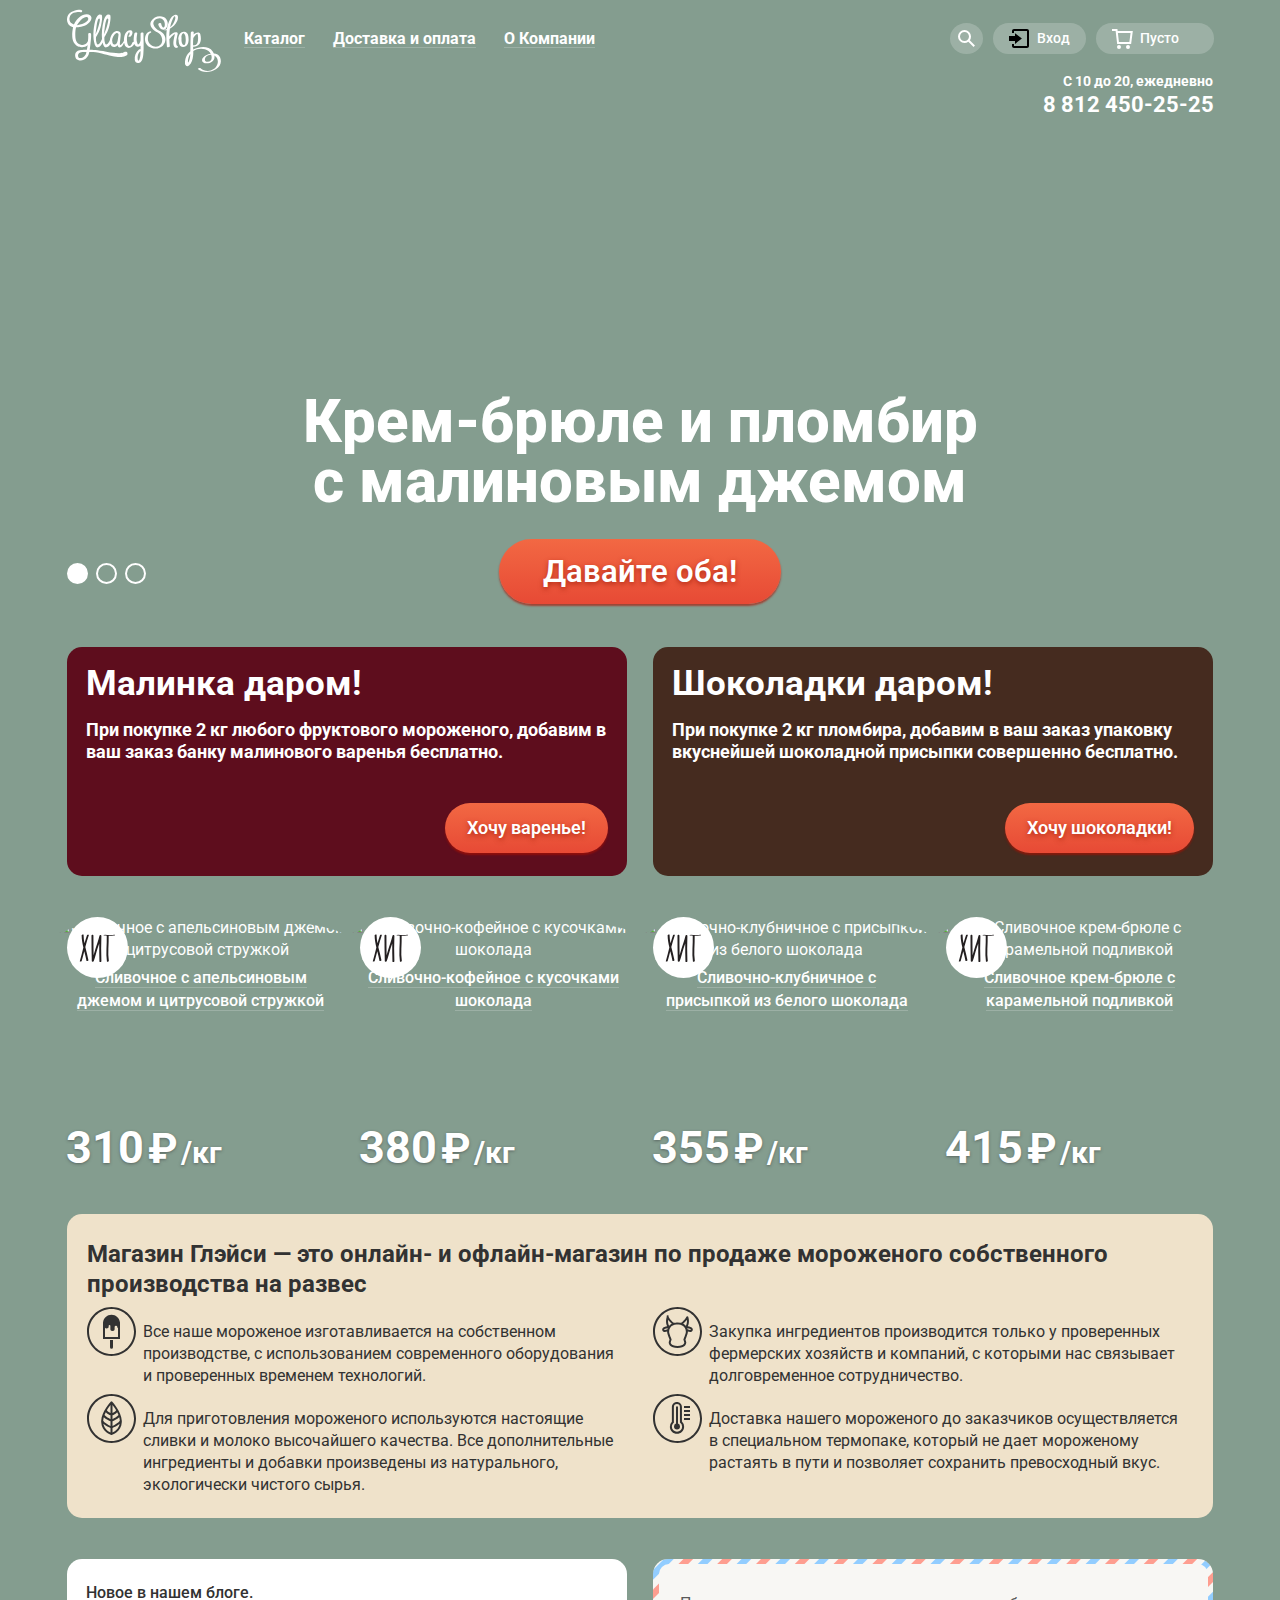
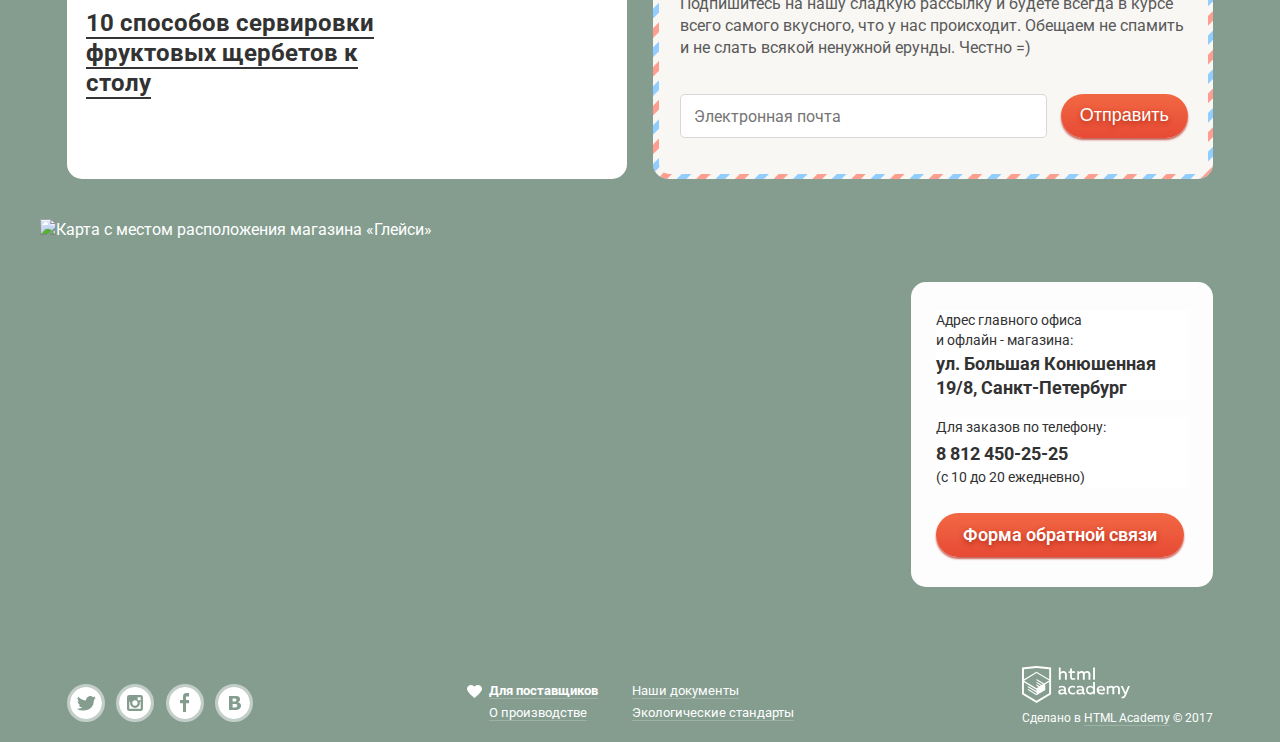
==== commit 19398645: "завершено черновое попиксельное выравнивание главной страницы" ====
--- a/index.html
+++ b/index.html
@@ -56,7 +56,7 @@
                 <a class="user-navigation-logo-link" href="login.html">Вход</a>
               </li>
               <li class="user-navigation-cart">
-                <a class="user-navigation-cart-link" href="cart.html">Пусто</a>
+                <a class="user-navigation-cart-link-empty" href="cart.html">Пусто</a>
               </li>
             </ul>
             <p class="main-header-phones">
@@ -118,7 +118,8 @@
                   <img src="img/product-1.jpg" width="267" height="267" alt="Сливочное с апельсиновым джемом и цитрусовой стружкой"/>
                 </p>
                 <p class="catalog-price">
-                  310 ₽
+                  310
+                  <span class="catalog-cy">₽</span>
                   <span class="catalog-weight">/кг</span>
                 </p>
                 <p class="catalog-button-container">
@@ -137,7 +138,8 @@
                   <img src="img/product-2.jpg" width="267" height="267" alt="Сливочно-кофейное с кусочками шоколада"/>
                 </p>
                 <p class="catalog-price">
-                  380 ₽
+                  380
+                  <span class="catalog-cy">₽</span>
                   <span class="catalog-weight">/кг</span>
                 </p>
                 <p class="catalog-button-container">
@@ -156,7 +158,8 @@
                   <img src="img/product-3.jpg" width="267" height="267" alt="Сливочно-клубничное с присыпкой из белого шоколада"/>
                 </p>
                 <p class="catalog-price">
-                  355 ₽
+                  355
+                  <span class="catalog-cy">₽</span>
                   <span class="catalog-weight">/кг</span>
                 </p>
                 <p class="catalog-button-container">
@@ -175,7 +178,8 @@
                   <img src="img/product-4.jpg" width="267" height="267" alt="Сливочное крем-брюле с карамельной подливкой"/>
                 </p>
                 <p class="catalog-price">
-                  415 ₽
+                  415
+                  <span class="catalog-cy">₽</span>
                   <span class="catalog-weight">/кг</span>
                 </p>
                 <p class="catalog-button-container">
--- a/css/style.css
+++ b/css/style.css
@@ -202,7 +202,7 @@
 
 .main-header {
   margin: 0;
-  padding: 0 27px;
+  padding: 0 26px 0 27px;
   height: 120px;
 }
 
@@ -219,7 +219,7 @@
   width: 154px;
   height: 64px;
   margin: 0;
-  margin-top: 10px;
+  margin-top: 9px;
   margin-right: 9px;
 }
 
@@ -237,7 +237,7 @@
 
 .site-navigation a {
   position: relative;
-  margin: 5px 15px;
+  margin: 5px 14px;
   padding: 0;
   border-radius: 15px;
   font-size: 16px;
@@ -315,7 +315,7 @@
   justify-content: flex-end;
   align-items: center;
   margin: 0;
-  margin-top: 3px;
+  margin-top: 2px;
   margin-left: auto;
   padding: 0;
   list-style: none;
@@ -324,7 +324,7 @@
 .user-navigation a {
   margin: 0;
   margin-left: 10px;
-  padding: 8px;
+  padding: 0;
   height: 30px;
   border-radius: 20px;
   font-size: 14px;
@@ -343,8 +343,9 @@
 
 .user-navigation .user-navigation-search-link {
   position: relative;
-  padding-right: 17px;
-  padding-left: 17px;
+  padding: 7px 17px 8px 16px;
+  /*padding-right: 17px;*/
+  /*padding-left: 17px;*/
   border-radius: 50%;
 }
 
@@ -352,7 +353,7 @@
   content: "";
   position: absolute;
   top: 7px;
-  left: 9px;
+  left: 8px;
   width: 17px;
   height: 17px;
   background-image: url("../img/loupe.svg");
@@ -366,8 +367,7 @@
 
 .user-navigation .user-navigation-logo-link {
   position: relative;
-  padding-right: 15px;
-  padding-left: 45px;
+  padding: 7px 16px 8px 44px;
 }
 
 .user-navigation-logo-link::before {
@@ -386,6 +386,28 @@
   background-image: url("../img/entrance-black.svg");
 }
 
+.user-navigation .user-navigation-cart-link-empty {
+  position: relative;
+  width: 140px;
+  padding: 7px 35px 8px 44px;
+}
+
+.user-navigation-cart-link-empty::before {
+  content: "";
+  position: absolute;
+  top: 6px;
+  left: 16px;
+  width: 21px;
+  height: 20px;
+  background-image: url("../img/basket.svg");
+  background-repeat: no-repeat;
+  background-position: 0 0;
+}
+
+.user-navigation-cart-link-empty:hover::before {
+  background-image: url("../img/basket-red.svg");
+}
+
 .user-navigation .user-navigation-cart-link {
   position: relative;
   width: 100px;
@@ -416,13 +438,15 @@
   flex-direction: column;
   align-items: flex-end;
   position: absolute;
-  top: 74px;
-  right: 0;
+  top: 73px;
+  right: 1px;
   margin: 0;
   padding: 0;
 }
 
 .main-header-phones-shedule {
+  margin: 0;
+  padding: 0;
   margin-bottom: 4px;
   font-size: 14px;
   line-height: 16px;
@@ -430,6 +454,9 @@
 }
 
 .main-header-phones-number {
+  margin: 0;
+  margin-right: -1px;
+  padding: 0;
   font-size: 22px;
   line-height: 24px;
   font-weight: 700;
@@ -517,7 +544,7 @@
 
 .catalog {
   margin: 0;
-  margin-bottom: 22px;
+  margin-bottom: 16px;
   padding: 0;
 }
 
@@ -597,6 +624,20 @@
   font-weight: bold;
   color: rgb(255, 255, 255);
   text-shadow: 0px 1px 3px rgba(49, 50, 53, 0.5);
+}
+
+.catalog-cy {
+  margin: 0;
+  margin-left: -7px;
+  padding: 0;
+  font-size: 42px;
+}
+
+.catalog-weight {
+  margin: 0;
+  margin-left: -8px;
+  padding: 0;
+  font-size: 30px;
 }
 
 .catalog-hit {
@@ -623,15 +664,11 @@
   padding-right: 25px;
 }
 
-.catalog-weight {
-  font-size: 30px;
-}
-
 /* --- Особенности --- */
 
 .features {
   margin: 0;
-  margin-bottom: 32px;
+  margin-bottom: 41px;
   padding: 0 27px;
   background-color: transparent;
 }
@@ -650,6 +687,7 @@
   flex-direction: column;
   margin: 0;
   padding: 25px 20px;
+  padding-bottom: 15px;
   background: url("../img/waffer.png") repeat #efe2ca;
   border-radius: 15px;
 }
@@ -707,7 +745,7 @@
   width: 204px;
   height: 204px;
   background-color: transparent;
-  background-image: url("../img/eco.svg");
+  background-image: url("../img/cow.svg");
   background-repeat: no-repeat;
 }
 
@@ -719,7 +757,7 @@
   width: 204px;
   height: 204px;
   background-color: transparent;
-  background-image: url("../img/cow.svg");
+  background-image: url("../img/eco.svg");
   background-repeat: no-repeat;
 }
 
@@ -741,7 +779,6 @@
   margin: 0;
   margin-bottom: 40px;
   padding: 0 27px;
-  /*временно*/
   min-height: 220px;
 }
 
@@ -758,7 +795,6 @@
 .miscellanea-item {
   margin: 0;
   padding: 0;
-  width: 560px;
   min-height: 220px;
   background-color: transparent;
   border-radius: 15px;
@@ -770,10 +806,11 @@
   justify-content: flex-end;
   margin: 0;
   padding: 23px 19px;
+  width: 560px;
   min-height: 220px;
   background-color: #ffffff;
   background-image: url("../img/news-1.jpg");
-  background-position: 116% 20%;
+  background-position: 204px -36px;
   background-repeat: no-repeat;
 }
 
@@ -809,6 +846,7 @@
 .miscellanea-item-right {
   margin: 0;
   padding: 0;
+  width: 560px;
   min-height: 220px;
   background-color: #f8f7f4;
   background-image: url(../img/bg-post.svg);
@@ -817,14 +855,17 @@
 .miscellanea-item-right-wrapper {
   display: flex;
   flex-direction: column;
-  margin: 6px;
-  padding: 13px 20px;
+  margin: 5px 5px 5px 6px;
+  padding: 29px 20px 1px 21px;
   min-height: 208px;
   background-color: #f8f7f4;
-  border-radius: 15px;
+  border-radius: 10px;
 }
 
 .miscellanea-item-right p {
+  margin: 0;
+  margin-bottom: 35px;
+  padding: 0;
   font-size: 16px;
   line-height: 22px;
   font-weight: 400;
@@ -837,14 +878,16 @@
   display: flex;
   flex-direction: row;
   justify-content: space-between;
-  align-items: center;
+  align-items: flex-end;
+  margin: 0;
+  padding: 0;
 }
 
 .miscellanea-email-form-item input {
-  width: 368px;
-  height: 45px;
-  margin: 0;
-  padding: 0 15px;
+  width: 367px;
+  height: 44px;
+  margin: 0;
+  padding: 0 13px;
   font: inherit;
   font-size: 16;
   line-height: 24px;
@@ -864,9 +907,11 @@
 }
 
 .miscellanea-button {
-  padding: 12px 16px;
+  margin: 0;
+  padding: 9px 19px 11px 19px;
   font-size: 18px;
   line-height: 24px;
+  font-weight: 500;
   border-radius: 40px;
 }
 
@@ -899,9 +944,9 @@
   bottom: 62px;
   right: 27px;
   margin: 0;
-  padding: 33px 25px 0px 25px;
+  padding: 28px 25px 0px 25px;
   width: 302px;
-  min-height: 310px;
+  min-height: 305px;
   background-color: rgba(255, 255, 255, 0.98);
   border-radius: 15px;
 }
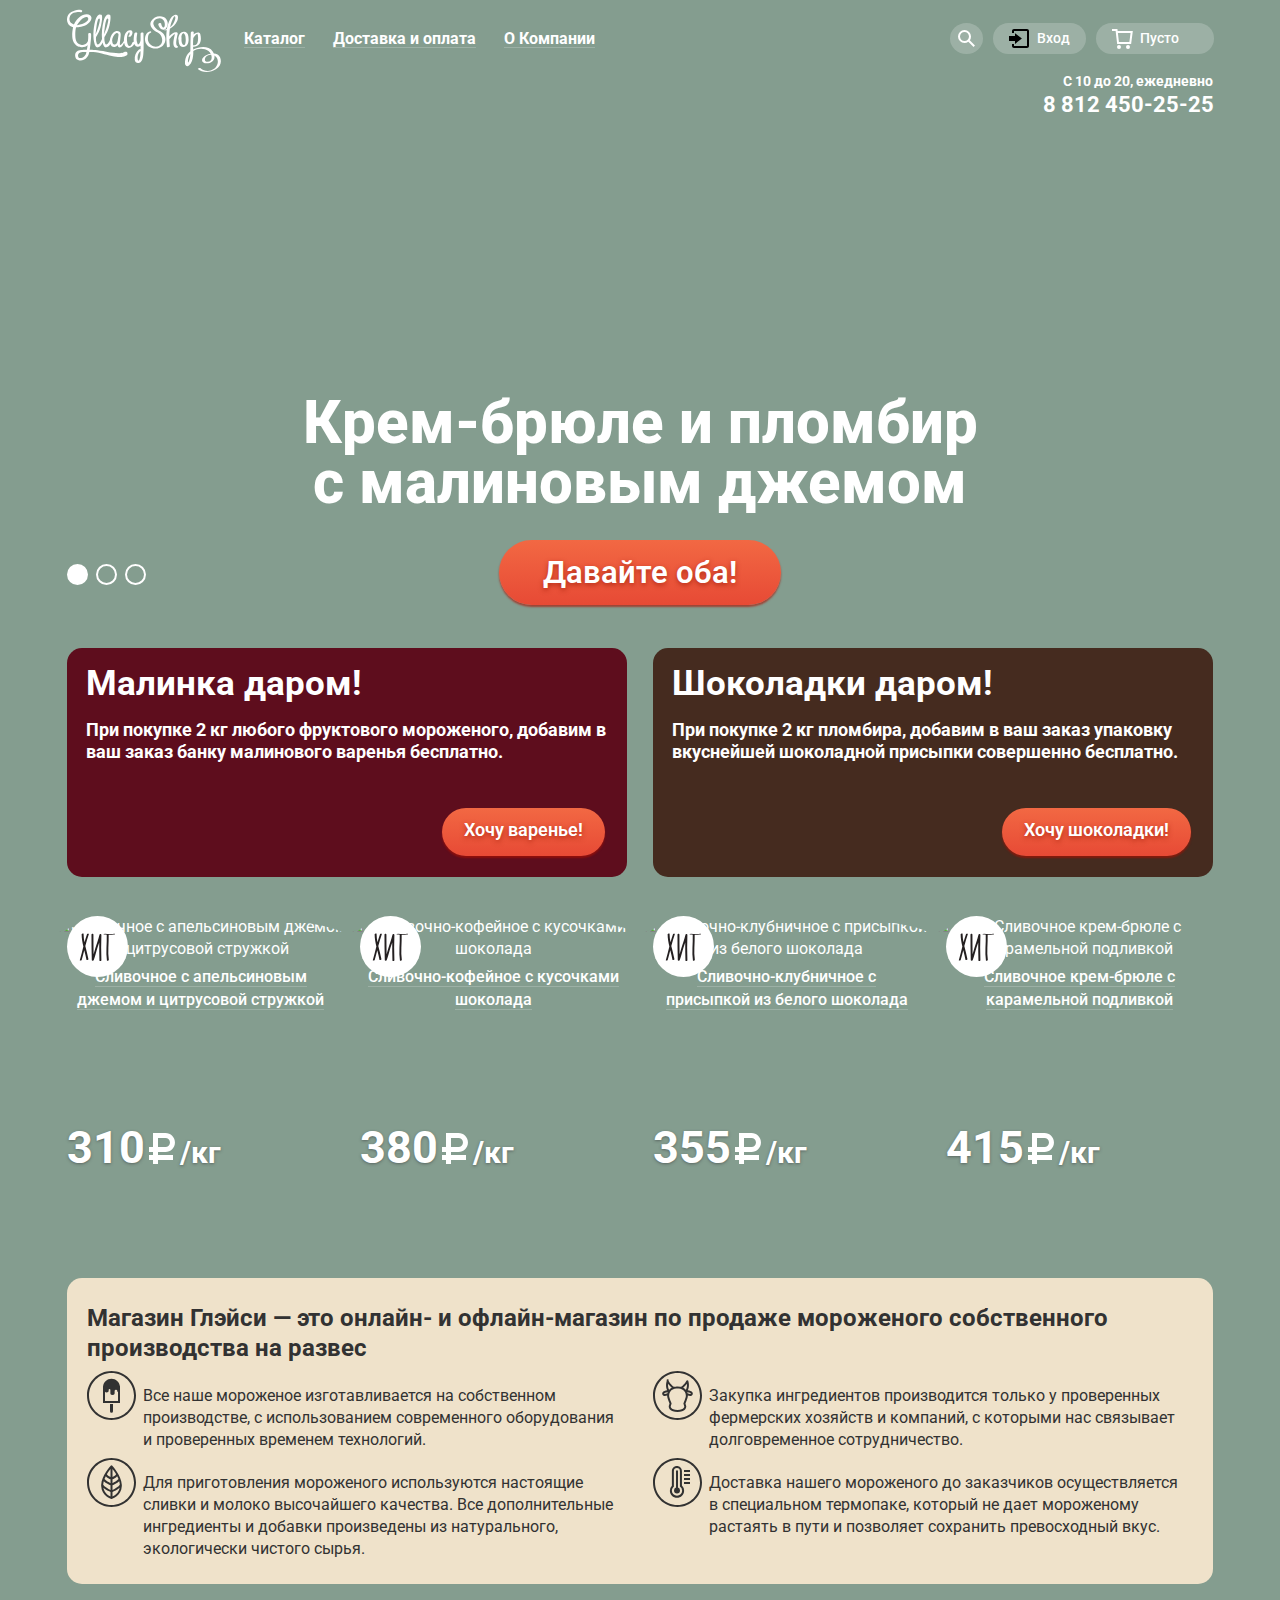
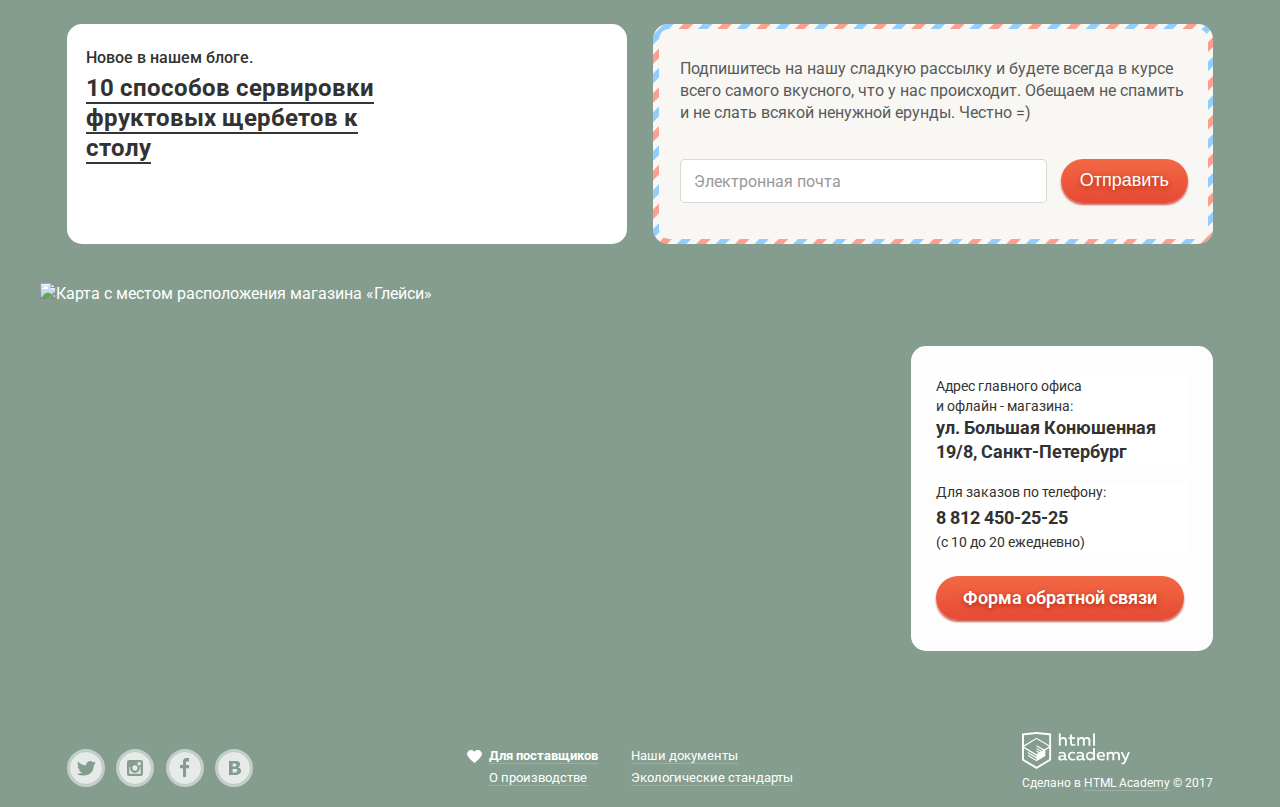
==== commit 8d4607f5: "исправлены недочеты по критериям Б4 и Б12" ====
--- a/index.html
+++ b/index.html
@@ -20,22 +20,22 @@
             </a>
             <ul class="site-navigation">
               <li class="site-navigation-item-submenu">
-                <a class="site-navigation-item-link" href="catalog.html">Каталог</a>
+                <a class="site-navigation-item-link" href="#">Каталог</a>
                 <ul class="catalog-sub-menu">
-                  <li>
-                    <a href="#1">Новинки</a>
-                  </li>
-                  <li>
-                    <a href="#2">Сливочное</a>
-                  </li>
-                  <li>
-                    <a href="#3">Щербеты</a>
-                  </li>
-                  <li>
-                    <a href="#2">Фруктовый лед</a>
-                  </li>
-                  <li>
-                    <a href="#3">Мелорин</a>
+                  <li class="catalog-sub-menu-item">
+                    <a class="catalog-sub-menu-item-link" href="#1">Новинки</a>
+                  </li>
+                  <li class="catalog-sub-menu-item">
+                    <a class="catalog-sub-menu-item-link" href="catalog.html">Сливочное</a>
+                  </li>
+                  <li class="catalog-sub-menu-item">
+                    <a class="catalog-sub-menu-item-link" href="#3">Щербеты</a>
+                  </li>
+                  <li class="catalog-sub-menu-item">
+                    <a class="catalog-sub-menu-item-link" href="#2">Фруктовый лед</a>
+                  </li>
+                  <li class="catalog-sub-menu-item">
+                    <a class="catalog-sub-menu-item-link" href="#3">Мелорин</a>
                   </li>
                 </ul>
               </li>
@@ -51,9 +51,39 @@
                 <a class="user-navigation-search-link" href="search.html">
                   <span class="visually-hidden">Поиск</span>
                 </a>
+                <section class="modal modal-search">
+                  <h2 class="visually-hidden">Поиск по сайту</h2>
+                  <form class="modal-search-form" action="https://echo.htmlacademy.ru" method="get">
+                    <p>
+                      <label class="visually-hidden" for="search-field">Поиск</label>
+                      <input id="search-field" type="text" name="search" value="" placeholder="Что ищем?"/>
+                    </p>
+                  </form>
+                </section>
               </li>
               <li class="user-navigation-logo">
                 <a class="user-navigation-logo-link" href="login.html">Вход</a>
+                <section class="modal modal-login" id="modal-login">
+                  <h2 class="visually-hidden">Личный кабинет</h2>
+                  <form class="modal-login-form" action="https://echo.htmlacademy.ru" method="post">
+                    <p>
+                      <label class="visually-hidden" for="login-field">Логин</label>
+                      <input id="login-field" type="text" name="login" value="" placeholder="Электронная почта"/>
+                    </p>
+                    <p>
+                      <label class="visually-hidden" for="password-field">Пароль</label>
+                      <input id="password-field" type="password" name="password" value="" placeholder="Пароль"/>
+                    </p>
+                    <div class="login-help-wrapper">
+                      <p>
+                        <a href="#">Забыли пароль?</a>
+                        <br/>
+                        <a href="#">Новая регистрация</a>
+                      </p>
+                      <button class="button modal-login-button" type="submit">Войти</button>
+                    </div>
+                  </form>
+                </section>
               </li>
               <li class="user-navigation-cart">
                 <a class="user-navigation-cart-link-empty" href="cart.html">Пусто</a>
@@ -111,83 +141,75 @@
             <h2 class="visually-hidden">Хиты</h2>
             <ul class="catalog-list">
               <li class="catalog-item">
-                <h3>
-                  <a href="catalog-item.html">Сливочное с апельсиновым джемом и цитрусовой стружкой</a>
-                </h3>
-                <p class="catalog-image">
-                  <img src="img/product-1.jpg" width="267" height="267" alt="Сливочное с апельсиновым джемом и цитрусовой стружкой"/>
-                </p>
-                <p class="catalog-price">
-                  310
-                  <span class="catalog-cy">₽</span>
-                  <span class="catalog-weight">/кг</span>
-                </p>
+                <div class="catalog-item-wrapper catalog-hit">
+                  <h3>
+                    <a href="catalog-item.html">Сливочное с апельсиновым джемом и цитрусовой стружкой</a>
+                  </h3>
+                  <p class="catalog-image">
+                    <img src="img/product-1.jpg" width="267" height="267" alt="Сливочное с апельсиновым джемом и цитрусовой стружкой"/>
+                  </p>
+                  <p class="catalog-price">
+                    310
+                    <span class="visually-hidden">₽</span>
+                    <span class="catalog-weight">/кг</span>
+                  </p>
+                </div>
                 <p class="catalog-button-container">
                   <a class="button catalog-button" href="#">Быстрый просмотр</a>
                 </p>
-                <p class="catalog-hit">
-                  <span class="visually-hidden">Хит</span>
-                  <img src="img/hit.svg" width="61" height="61" alt="Хит"/>
-                </p>
               </li>
               <li class="catalog-item">
-                <h3>
-                  <a href="catalog-item.html">Сливочно-кофейное с кусочками шоколада</a>
-                </h3>
-                <p class="catalog-image">
-                  <img src="img/product-2.jpg" width="267" height="267" alt="Сливочно-кофейное с кусочками шоколада"/>
-                </p>
-                <p class="catalog-price">
-                  380
-                  <span class="catalog-cy">₽</span>
-                  <span class="catalog-weight">/кг</span>
-                </p>
+                <div class="catalog-item-wrapper catalog-hit">
+                  <h3>
+                    <a href="catalog-item.html">Сливочно-кофейное с кусочками шоколада</a>
+                  </h3>
+                  <p class="catalog-image">
+                    <img src="img/product-2.jpg" width="267" height="267" alt="Сливочно-кофейное с кусочками шоколада"/>
+                  </p>
+                  <p class="catalog-price">
+                    380
+                    <span class="visually-hidden">₽</span>
+                    <span class="catalog-weight">/кг</span>
+                  </p>
+                </div>
                 <p class="catalog-button-container">
                   <a class="button catalog-button" href="#">Быстрый просмотр</a>
                 </p>
-                <p class="catalog-hit">
-                  <span class="visually-hidden">Хит</span>
-                  <img src="img/hit.svg" width="61" height="61" alt="Хит"/>
-                </p>
               </li>
               <li class="catalog-item">
-                <h3>
-                  <a href="catalog-item.html">Сливочно-клубничное с присыпкой из белого шоколада</a>
-                </h3>
-                <p class="catalog-image">
-                  <img src="img/product-3.jpg" width="267" height="267" alt="Сливочно-клубничное с присыпкой из белого шоколада"/>
-                </p>
-                <p class="catalog-price">
-                  355
-                  <span class="catalog-cy">₽</span>
-                  <span class="catalog-weight">/кг</span>
-                </p>
+                <div class="catalog-item-wrapper catalog-hit">
+                  <h3>
+                    <a href="catalog-item.html">Сливочно-клубничное с присыпкой из белого шоколада</a>
+                  </h3>
+                  <p class="catalog-image">
+                    <img src="img/product-3.jpg" width="267" height="267" alt="Сливочно-клубничное с присыпкой из белого шоколада"/>
+                  </p>
+                  <p class="catalog-price">
+                    355
+                    <span class="visually-hidden">₽</span>
+                    <span class="catalog-weight">/кг</span>
+                  </p>
+                </div>
                 <p class="catalog-button-container">
                   <a class="button catalog-button" href="#">Быстрый просмотр</a>
                 </p>
-                <p class="catalog-hit">
-                  <span class="visually-hidden">Хит</span>
-                  <img src="img/hit.svg" width="61" height="61" alt="Хит"/>
-                </p>
               </li>
               <li class="catalog-item">
-                <h3>
-                  <a href="catalog-item.html">Сливочное крем-брюле с карамельной подливкой</a>
-                </h3>
-                <p class="catalog-image">
-                  <img src="img/product-4.jpg" width="267" height="267" alt="Сливочное крем-брюле с карамельной подливкой"/>
-                </p>
-                <p class="catalog-price">
-                  415
-                  <span class="catalog-cy">₽</span>
-                  <span class="catalog-weight">/кг</span>
-                </p>
+                <div class="catalog-item-wrapper catalog-hit">
+                  <h3>
+                    <a href="catalog-item.html">Сливочное крем-брюле с карамельной подливкой</a>
+                  </h3>
+                  <p class="catalog-image">
+                    <img src="img/product-4.jpg" width="267" height="267" alt="Сливочное крем-брюле с карамельной подливкой"/>
+                  </p>
+                  <p class="catalog-price">
+                    415
+                    <span class="visually-hidden">₽</span>
+                    <span class="catalog-weight">/кг</span>
+                  </p>
+                </div>
                 <p class="catalog-button-container">
                   <a class="button catalog-button" href="#">Быстрый просмотр</a>
-                </p>
-                <p class="catalog-hit">
-                  <span class="visually-hidden">Хит</span>
-                  <img src="img/hit.svg" width="61" height="61" alt="Хит"/>
                 </p>
               </li>
             </ul>
@@ -244,9 +266,9 @@
                   <br/>
                   и офлайн - магазина:
                   <br/>
-                  <b>
-                    ул. Большая Конюшенная
-                    <br/>19/8, Санкт-Петербург</b>
+                  <b>ул. Большая Конюшенная</b>
+                  <br/>
+                  <b>19/8, Санкт-Петербург</b>
                 </p>
                 <p class="contacts-phones">
                   Для заказов по телефону:
@@ -265,105 +287,88 @@
             <li>
               <a class="social-button social-button-twitter" href="#" aria-label="Твиттер">
                 <span class="visually-hidden">Твиттер</span>
-                <img src="img/twitter.svg" width="32" height="32" alt="Твиттер магазина «Глейси»"/>
+                <svg xmlns="http://www.w3.org/2000/svg" width="32" height="32" viewBox="0 0 32 32">
+                  <path fill="#FFF" d="M16 0C7.164 0 0 7.164 0 16c0 8.837 7.164 16 16 16 8.837 0 16-7.163 16-16 0-8.836-7.163-16-16-16zm7.944 12.809c-.251 6.516-3.463 10.832-10.992 10.702h-.486c-.447 0-4.543-.443-5.344-1.823 2.479.19 4.247-.406 5.12-1.136-1.048-.289-2.923-.461-3.251-2.848.384.104.618.221 1.299.113-1.307-.824-2.758-1.519-2.679-3.643.311.317 1.164.518 1.46.457-.768-.233-2.149-3.244-.974-4.781 1.984 1.79 4.075 3.482 7.804 3.643.227-2.214 1.24-3.699 3.168-4.325 1.84-.479 3.255.26 3.901 1.138.737-.224 1.453-.466 2.193-.685-.004.833-.569 1.463-.935 1.709.747.165 1.423-.475 1.423-.475-.184.963-1.094 1.725-1.707 1.954z"></path>
+                </svg>
               </a>
             </li>
             <li>
               <a class="social-button social-button-instagram" href="#" aria-label="Инстаграм">
                 <span class="visually-hidden">Инстаграм</span>
-                <img src="img/instagram.svg" width="32" height="32" alt="Инстаграм магазина «Глейси»"/>
+                <svg xmlns="http://www.w3.org/2000/svg" width="32" height="32" viewBox="0 0 32 32">
+                  <g fill="#FFF">
+                    <path d="M20.916 16a4.938 4.938 0 1 1-9.877 0c0-.394.051-.773.138-1.14h-.897v6.838h11.396V14.86h-.897c.086.367.137.746.137 1.14z"></path>
+                    <path d="M15.978 18.659c1.466 0 2.659-1.193 2.659-2.659s-1.193-2.659-2.659-2.659c-1.466 0-2.659 1.193-2.659 2.659s1.192 2.659 2.659 2.659zM18.637 10.302h3.039v3.039h-3.039z"/>
+                      <path d="M16 0C7.164 0 0 7.164 0 16c0 8.837 7.164 16 16 16 8.837 0 16-7.163 16-16 0-8.836-7.163-16-16-16zm7.955 21.698a2.285 2.285 0 0 1-2.279 2.279H10.279A2.285 2.285 0 0 1 8 21.698V10.302a2.286 2.286 0 0 1 2.279-2.279h11.396a2.286 2.286 0 0 1 2.279 2.279v11.396z"></path>
+                    </g>
+                  </svg>
+                </a>
+              </li>
+              <li>
+                <a class="social-button social-button-facebook" href="#" aria-label="Фейсбук">
+                  <span class="visually-hidden">Фейсбук</span>
+                  <svg xmlns="http://www.w3.org/2000/svg" width="32" height="32" viewBox="0 0 32 32">
+                    <path fill="#FFF" d="M16 0C7.164 0 0 7.163 0 16s7.164 16 16 16c8.837 0 16-7.164 16-16S24.837 0 16 0zm4.062 9.455h-3.021v3.444h3.021v3.445h-3.021v8.61H14.02v-8.61H11v-3.445h3.021V9.455c0-1.902 1.353-3.445 3.021-3.445h3.021v3.445z"></path>
+                  </svg>
+                </a>
+              </li>
+              <li>
+                <a class="social-button social-button-vkontakte" href="#" aria-label="Вконтакте">
+                  <span class="visually-hidden">Вконтакте</span>
+                  <svg xmlns="http://www.w3.org/2000/svg" width="32" height="32" viewBox="0 0 32 32">
+                    <g fill="#FFF">
+                      <path d="M16.637 14.495c.402-.019.719-.082.951-.188.326-.145.54-.33.641-.559.101-.229.15-.496.15-.797 0-.232-.058-.465-.174-.697-.116-.232-.322-.405-.617-.517-.264-.1-.592-.155-.984-.165a76.242 76.242 0 0 0-1.652-.014h-.339v2.965h.565c.571 0 1.057-.009 1.459-.028zM18.118 17.084c-.282-.081-.672-.125-1.166-.132a127.97 127.97 0 0 0-1.55-.009h-.79v3.493h.264c1.014 0 1.74-.003 2.18-.009a3.2 3.2 0 0 0 1.212-.245c.377-.157.633-.364.774-.625s.214-.562.214-.9c0-.446-.088-.788-.261-1.03-.17-.241-.464-.423-.877-.543z"></path>
+                      <path d="M16 0C7.164 0 0 7.164 0 16c0 8.837 7.164 16 16 16 8.837 0 16-7.163 16-16 0-8.836-7.163-16-16-16zm6.602 20.531a3.73 3.73 0 0 1-1.124 1.327c-.552.415-1.161.71-1.823.886s-1.501.264-2.519.264h-6.121V8.987h5.443c1.13 0 1.957.038 2.48.113a5.126 5.126 0 0 1 1.561.5c.533.27.929.632 1.189 1.087.26.455.392.975.392 1.558 0 .678-.179 1.278-.536 1.795-.358.518-.863.92-1.517 1.208v.075c.917.182 1.642.559 2.179 1.13.537.571.807 1.325.807 2.261 0 .678-.138 1.283-.411 1.817z"></path>
+                    </g>
+                  </svg>
+                </a>
+              </li>
+            </ul>
+            <ul class="footer-documents-list">
+              <li class="footer-documents-item footer-documents-item-heart">
+                <a href="#">Для поставщиков</a>
+              </li>
+              <li class="footer-documents-item">
+                <a href="#">Наши документы</a>
+              </li>
+              <li class="footer-documents-item">
+                <a href="#">О производстве</a>
+              </li>
+              <li class="footer-documents-item">
+                <a href="#">Экологические стандарты</a>
+              </li>
+            </ul>
+            <div class="footer-copyright">
+              <a href="https://htmlacademy.ru/intensive/htmlcss">
+                <img src="img/logo-htmlacademy.svg" width="108" height="39" alt="Логотип HTML Academy"/>
               </a>
-            </li>
-            <li>
-              <a class="social-button social-button-facebook" href="#" aria-label="Фейсбук">
-                <span class="visually-hidden">Фейсбук</span>
-                <img src="img/fb.svg" width="32" height="32" alt="Фейсбук магазина «Глейси»"/>
-              </a>
-            </li>
-            <li>
-              <a class="social-button social-button-vkontakte" href="#" aria-label="Вконтакте">
-                <span class="visually-hidden">Вконтакте</span>
-                <img src="img/vk.svg" width="32" height="32" alt="Вконтакте магазина «Глейси»"/>
-              </a>
-            </li>
-          </ul>
-          <ul class="footer-documents-list-first">
-            <li class="footer-documents-item footer-documents-item-heart">
-              <a href="#">Для поставщиков</a>
-            </li>
-            <li class="footer-documents-item">
-              <a href="#">О производстве</a>
-            </li>
-          </ul>
-          <ul class="footer-documents-list-second">
-            <li class="footer-documents-item">
-              <a href="#">Наши документы</a>
-            </li>
-            <li class="footer-documents-item">
-              <a href="#">Экологические стандарты</a>
-            </li>
-          </ul>
-          <div class="footer-copyright">
-            <a href="https://htmlacademy.ru/intensive/htmlcss">
-              <img src="img/logo-htmlacademy.svg" width="108" height="39" alt="Логотип HTML Academy"/>
-            </a>
-            <p class="footer-copyright-madein">
-              Сделано в
-              <a href="https://htmlacademy.ru/intensive/htmlcss">HTML Academy</a>
-              &copy; 2017
-            </p>
-          </div>
-        </footer>
+              <p class="footer-copyright-madein">
+                Сделано в
+                <a href="https://htmlacademy.ru/intensive/htmlcss">HTML Academy</a>
+                &copy; 2017
+              </p>
+            </div>
+          </footer>
+        </div>
       </div>
-    </div>
-    <section class="modal modal-login">
-      <h2 class="visually-hidden">Личный кабинет</h2>
-      <form class="modal-login-form" action="https://echo.htmlacademy.ru" method="post">
-        <p>
-          <label class="visually-hidden" for="login-field">Логин</label>
-          <input id="login-field" type="text" name="login" value="" placeholder="Электронная почта"/>
-        </p>
-        <p>
-          <label class="visually-hidden" for="password-field">Пароль</label>
-          <input id="password-field" type="password" name="password" value="" placeholder="Пароль"/>
-        </p>
-        <div class="login-help-wrapper">
+      <section class="modal modal-feedback">
+        <h2>Мы обязательно вам ответим</h2>
+        <form class="modal-feedback-form" action="https://echo.htmlacademy.ru" method="post">
           <p>
-            <a href="#">Забыли пароль?</a>
-            <br/>
-            <a href="#">Новая регистрация</a>
+            <label class="visually-hidden" for="name-field">Имя пользователя для обратной связи</label>
+            <input id="name-field" type="text" name="name" value="" placeholder="Как вас зовут?"/>
           </p>
-          <button class="button modal-login-button" type="submit">Войти</button>
-        </div>
-      </form>
-    </section>
-    <section class="modal modal-search">
-      <h2 class="visually-hidden">Поиск по сайту</h2>
-      <form class="modal-search-form" action="https://echo.htmlacademy.ru" method="get">
-        <p>
-          <label class="visually-hidden" for="search-field">Поиск</label>
-          <input id="search-field" type="text" name="search" value="" placeholder="Что ищем?"/>
-        </p>
-      </form>
-    </section>
-    <section class="modal modal-feedback">
-      <h2>Мы обязательно вам ответим</h2>
-      <form class="modal-feedback-form" action="https://echo.htmlacademy.ru" method="post">
-        <p>
-          <label class="visually-hidden" for="name-field">Имя пользователя для обратной связи</label>
-          <input id="name-field" type="text" name="name" value="" placeholder="Как вас зовут?"/>
-        </p>
-        <p>
-          <label class="visually-hidden" for="email-field">Почта пользователя для обратной связи</label>
-          <input id="email-field" type="email" name="email" value="" placeholder="Ваша почта для ответа?"/>
-        </p>
-        <p class="modal-feedback-form-comments">
-          <label class="visually-hidden" for="comment-field">Ваш комментарий</label>
-          <textarea id="comment-field" name="comment" rows="7">Напишите что-нибудь...</textarea>
-        </p>
-        <button class="button modal-feedback-button" type="submit">Отправить</button>
-      </form>
-      <button class="modal-close" type="button" aria-label="Закрыть"></button>
-    </section>
-  </body>
-</html>
+          <p>
+            <label class="visually-hidden" for="email-field">Почта пользователя для обратной связи</label>
+            <input id="email-field" type="email" name="email" value="" placeholder="Ваша почта для ответа?"/>
+          </p>
+          <p class="modal-feedback-form-comments">
+            <label class="visually-hidden" for="comment-field">Ваш комментарий</label>
+            <textarea id="comment-field" name="comment" rows="7" placeholder="Напишите что-нибудь..."></textarea>
+          </p>
+          <button class="button modal-feedback-button" type="submit">Отправить</button>
+        </form>
+        <button class="modal-close" type="button" aria-label="Закрыть"></button>
+      </section>
+    </body>
+  </html>
--- a/css/style.css
+++ b/css/style.css
@@ -1,23 +1,23 @@
+body {
+  margin: 0;
+  padding: 0;
+  font-family: "Roboto", Arial, sans-serif;
+  font-size: 16px;
+  line-height: 22px;
+  font-weight: 400;
+  color: #ffffff;
+  background-color: #849d8f;
+}
+
+html,
+body {
+  box-sizing: border-box;
+}
+
 *,
 *::before,
 *::after {
   box-sizing: border-box;
-}
-
-html,
-body {
-  box-sizing: border-box;
-}
-
-body {
-  margin: 0;
-  padding: 0;
-  font-family: 'Roboto', Arial, sans-serif;
-  font-size: 16px;
-  line-height: 22px;
-  font-weight: 400;
-  color: #ffffff;
-  background-color: #849d8f;
 }
 
 a {
@@ -34,6 +34,7 @@
 }
 
 .visually-hidden:not(:focus):not(:active),
+label.visually-hidden,
 input[type="checkbox"].visually-hidden,
 input[type="radio"].visually-hidden {
   position: absolute;
@@ -46,6 +47,32 @@
   clip-path: inset(100%);
   clip: rect(0 0 0 0);
   overflow: hidden;
+}
+
+/* --- Плейсхолдеры --- */
+
+input::-webkit-input-placeholder {
+  /* Chrome/Opera/Safari */
+  color: #999999;
+}
+
+input::-moz-placeholder {
+  /* Firefox 19+ */
+  color: #999999;
+}
+
+input:-ms-input-placeholder {
+  /* IE 10+ */
+  color: #999999;
+}
+
+input:-moz-placeholder {
+  /* Firefox 18- */
+  color: #999999;
+}
+
+input:placeholder {
+  color: #999999;
 }
 
 /* --- Кнопка --- */
@@ -83,7 +110,7 @@
 /* --- Обертка слайдера --- */
 
 .site-wrapper {
-  min-width: 940px;
+  min-width: 1200px;
   background-color: #849d8f;
   background-image: url("../img/slider-1.png");
   background-repeat: no-repeat;
@@ -92,7 +119,10 @@
 }
 
 .site-wrapper-inner-page {
-  background-image: none;
+  background-color: #849d8f;
+  background-image: url(../img/bg-catalog.png);
+  background-repeat: repeat-x;
+  background-position: top center;
 }
 
 .site-wrapper::before,
@@ -129,6 +159,7 @@
 
 .slider-list {
   margin: 0;
+  margin-top: 2px;
   padding: 0;
   list-style: none;
 }
@@ -166,24 +197,25 @@
   cursor: pointer;
 }
 
-.slider-controls:hover .slider-controls:focus,
-  {
-  background-color: rgba(248, 247, 244, 0.4);
-}
-
 #product-1:checked~.site-wrapper {
   background-color: #849d8f;
   background-image: url("../img/slider-1.png");
+  background-repeat: no-repeat;
+  background-position: top center;
 }
 
 #product-2:checked~.site-wrapper {
   background-color: #8996a6;
   background-image: url("../img/slider-2.png");
+  background-repeat: no-repeat;
+  background-position: top center;
 }
 
 #product-3:checked~.site-wrapper {
   background-color: #9d8b84;
   background-image: url("../img/slider-3.png");
+  background-repeat: no-repeat;
+  background-position: top center;
 }
 
 #product-1:checked~.site-wrapper #slide1,
@@ -195,7 +227,19 @@
 #product-1:checked~.site-wrapper label[for="product-1"],
 #product-2:checked~.site-wrapper label[for="product-2"],
 #product-3:checked~.site-wrapper label[for="product-3"] {
-  background-color: #ffffff;
+  background-color: rgba(255, 255, 255, 1);
+}
+
+#product-1~.site-wrapper label[for="product-1"]:hover,
+#product-2~.site-wrapper label[for="product-2"]:hover,
+#product-3~.site-wrapper label[for="product-3"]:hover {
+  background-color: rgba(248, 247, 244, 0.4);
+}
+
+#product-1~.site-wrapper label[for="product-1"]:active,
+#product-2~.site-wrapper label[for="product-2"]:active,
+#product-3~.site-wrapper label[for="product-3"]:active {
+  background-color: rgba(255, 255, 255, 1);
 }
 
 /* --- Шапка сайта --- */
@@ -203,7 +247,7 @@
 .main-header {
   margin: 0;
   padding: 0 26px 0 27px;
-  height: 120px;
+  height: 119px;
 }
 
 .main-navigation {
@@ -247,7 +291,7 @@
 }
 
 .site-navigation a::after {
-  content: '';
+  content: "";
   position: absolute;
   left: 0;
   bottom: 0;
@@ -265,7 +309,7 @@
 .site-navigation a:hover,
 .site-navigation a:focus {
   margin: 0;
-  padding: 5px 15px;
+  padding: 5px 14px;
   color: #333333;
   background-color: #f7f6f3;
   border-radius: 15px;
@@ -281,7 +325,7 @@
 
 .site-navigation .site-navigation-item-link-active {
   margin: 0;
-  padding: 5px 15px;
+  padding: 5px 14px;
   color: #ffffff;
   background-color: #d07058;
   border-radius: 15px;
@@ -292,19 +336,137 @@
   display: none;
 }
 
-.site-navigation>li {
+.site-navigation .site-navigation-item-submenu {
   display: inline-block;
   position: relative;
-}
-
-.catalog-sub-menu {
+  vertical-align: top;
+}
+
+.site-navigation .catalog-sub-menu {
   position: absolute;
   display: none;
+  top: 32px;
+  left: -6px;
+  z-index: 200;
+  margin: 0;
+  padding: 0;
+  border-radius: 5px;
+  background-color: rgb(248, 247, 244);
+  box-shadow: 0px 20px 20px 0px rgba(0, 0, 0, 0.4);
+  width: 143px;
+  height: 171px;
   list-style: none;
 }
 
 .site-navigation-item-submenu:hover .catalog-sub-menu {
   display: block;
+}
+
+.site-navigation .catalog-sub-menu-item {
+  margin: 0;
+  margin-bottom: 2px;
+  padding: 0;
+  width: 100%;
+  height: 28px;
+  font-size: 14px;
+  line-height: 16px;
+  font-weight: 400;
+  color: #323232;
+}
+
+.site-navigation .catalog-sub-menu-item:first-child {
+  position: relative;
+  margin: 0;
+  margin-top: 5px;
+  margin-bottom: 9px;
+  padding: 0;
+  width: 100%;
+  height: 28px;
+  font-size: 14px;
+  line-height: 16px;
+  font-weight: 700;
+  color: #323232;
+}
+
+.site-navigation .catalog-sub-menu-item:first-child:after {
+  content: "";
+  position: absolute;
+  top: 33px;
+  left: 6px;
+  width: 128px;
+  height: 1px;
+  background-color: rgba(50, 50, 50, 0.2);
+}
+
+.site-navigation .catalog-sub-menu-item:nth-child(2) {
+  margin: 0;
+  margin-bottom: 5px;
+  padding: 0;
+  width: 100%;
+  height: 28px;
+  font-size: 14px;
+  line-height: 16px;
+  font-weight: 400;
+  color: #323232;
+}
+
+.site-navigation .catalog-sub-menu-item-link {
+  display: inline-block;
+  margin: 0;
+  padding-top: 5px;
+  padding-left: 20px;
+  width: 100%;
+  height: 28px;
+  font-size: 14px;
+  line-height: 16px;
+  font-weight: 400;
+  color: #323232;
+  vertical-align: top;
+}
+
+.catalog-sub-menu-item:first-child .catalog-sub-menu-item-link,
+.catalog-sub-menu-item:first-child .catalog-sub-menu-item-link:hover {
+  font-weight: 700;
+}
+
+.catalog-sub-menu-item .catalog-sub-menu-item-link:hover,
+.catalog-sub-menu-item .catalog-sub-menu-item-link:focus {
+  display: inline-block;
+  margin: 0;
+  padding-top: 5px;
+  padding-left: 20px;
+  width: 100%;
+  height: 28px;
+  font-size: 14px;
+  line-height: 16px;
+  font-weight: 400;
+  color: #323232;
+  background-color: #fbded7;
+  border-radius: 0;
+  vertical-align: top;
+}
+
+.catalog-sub-menu-item .catalog-sub-menu-item-link:active {
+  background-color: #f6b5a5;
+}
+
+.catalog-sub-menu-item .catalog-sub-menu-item-link-current,
+.catalog-sub-menu-item .catalog-sub-menu-item-link-current:hover,
+.catalog-sub-menu-item .catalog-sub-menu-item-link-current:focus,
+.catalog-sub-menu-item .catalog-sub-menu-item-link-current:active {
+  display: inline-block;
+  margin: 0;
+  padding-top: 5px;
+  padding-left: 20px;
+  width: 100%;
+  height: 28px;
+  font-size: 14px;
+  line-height: 16px;
+  font-weight: 400;
+  color: #ffffff;
+  background-color: #d07058;
+  border-radius: 0;
+  vertical-align: top;
 }
 
 /* --- Навигация пользователя --- */
@@ -341,11 +503,14 @@
   background-color: #f8f7f4;
 }
 
+.user-navigation li {
+  margin-top: 20px;
+  padding-bottom: 20px;
+}
+
 .user-navigation .user-navigation-search-link {
   position: relative;
   padding: 7px 17px 8px 16px;
-  /*padding-right: 17px;*/
-  /*padding-left: 17px;*/
   border-radius: 50%;
 }
 
@@ -361,8 +526,14 @@
   background-position: 0 0;
 }
 
-.user-navigation-search-link:hover::before {
+.user-navigation-search-link:hover::before,
+.user-navigation-search-link:focus::before {
   background-image: url("../img/loupe-black.svg");
+}
+
+.user-navigation-search:hover .modal-search,
+.user-navigation-search:focus .modal-search {
+  display: block;
 }
 
 .user-navigation .user-navigation-logo-link {
@@ -382,9 +553,22 @@
   background-position: 0 0;
 }
 
-.user-navigation-logo-link:hover::before {
+.user-navigation-logo-link:hover::before,
+.user-navigation-logo-link:focus::before {
   background-image: url("../img/entrance-black.svg");
 }
+
+.user-navigation-logo:hover .modal-login,
+.user-navigation-logo:focus .modal-login {
+  display: block;
+}
+
+/*
+.user-navigation-logo-link:hover ~ .modal-login,
+.user-navigation-logo-link:focus ~ .modal-login {
+  display: block;
+}
+*/
 
 .user-navigation .user-navigation-cart-link-empty {
   position: relative;
@@ -404,15 +588,17 @@
   background-position: 0 0;
 }
 
-.user-navigation-cart-link-empty:hover::before {
-  background-image: url("../img/basket-red.svg");
+.user-navigation-cart-link-empty:hover::before,
+.user-navigation-cart-link-empty:focus::before {
+  background-image: url("../img/basket-black.svg");
 }
 
 .user-navigation .user-navigation-cart-link {
   position: relative;
   width: 100px;
-  padding-right: 15px;
-  padding-left: 45px;
+  padding: 7px 17px 8px 44px;
+  color: #323232;
+  background-color: rgba(255, 255, 255, 1);
 }
 
 .user-navigation-cart-link::before {
@@ -422,13 +608,19 @@
   left: 15px;
   width: 21px;
   height: 20px;
-  background-image: url("../img/basket.svg");
+  background-image: url("../img/basket-red.svg");
   background-repeat: no-repeat;
   background-position: 0 0;
 }
 
-.user-navigation-cart-link:hover::before {
+.user-navigation-cart-link:hover::before,
+.user-navigation-cart-link:focus::before {
   background-image: url("../img/basket-red.svg");
+}
+
+.user-navigation-cart:hover .modal-products,
+.user-navigation-cart:focus .modal-products {
+  display: block;
 }
 
 /* --- Режим работы и телефон --- */
@@ -466,7 +658,7 @@
 
 .bunners {
   margin: 0;
-  margin-bottom: 25px;
+  margin-bottom: 23px;
   padding: 0 27px;
 }
 
@@ -474,7 +666,7 @@
   display: flex;
   flex-direction: row;
   justify-content: space-between;
-  margin: 0 auto;
+  margin: 0;
   padding: 0;
   list-style: none;
 }
@@ -482,8 +674,8 @@
 .bunners-item {
   position: relative;
   margin: 0;
-  padding: 16px 19px;
-  padding-bottom: 23px;
+  padding: 15px 19px;
+  padding-bottom: 24px;
   width: 560px;
   font-weight: 700;
   text-align: left;
@@ -517,7 +709,7 @@
 }
 
 .bunners-button {
-  padding: 13px 22px;
+  padding: 10px 22px 14px 22px;
   font-size: 18px;
   line-height: 24px;
   border-radius: 40px;
@@ -525,8 +717,8 @@
 
 .bunners-item-button {
   position: absolute;
-  bottom: 23px;
-  right: 19px;
+  bottom: 21px;
+  right: 22px;
   margin: 0;
   padding: 0;
   text-align: right;
@@ -552,7 +744,7 @@
   display: flex;
   flex-direction: row;
   flex-wrap: wrap;
-  justify-content: space-around;
+  justify-content: flex-start;
   margin: 0 auto;
   padding: 0;
   width: 1172px;
@@ -567,18 +759,23 @@
   margin-bottom: 7px;
   padding: 0;
   width: 293px;
-  min-height: 290px;
+  height: 355px;
   text-align: center;
 }
 
-.catalog-item:hover {
-  background-color: #9bafa3;
-  border-radius: 5px;
-  box-shadow: 0px 20px 20px 0px rgba(0, 0, 0, 0.4);
+.catalog-item-wrapper {
+  display: flex;
+  flex-direction: column;
+  margin: 0;
+  margin-bottom: 7px;
+  padding: 0;
+  width: 293px;
+  height: 412px;
+  text-align: center;
 }
 
 .catalog-item:hover::before {
-  content: '';
+  content: "";
   position: absolute;
   width: 100%;
   height: 100%;
@@ -587,6 +784,15 @@
   z-index: -1;
 }
 
+.catalog-item:hover .catalog-item-wrapper {
+  position: absolute;
+  top: 0;
+  z-index: 2;
+  background-color: rgba(248, 247, 244, 0.2);
+  border-radius: 5px;
+  box-shadow: 0px 20px 20px 0px rgba(0, 0, 0, 0.4);
+}
+
 .catalog-item:hover .catalog-button-container {
   display: block;
 }
@@ -596,7 +802,7 @@
   order: 1;
   margin: 0;
   margin-top: -11px;
-  padding: 15px;
+  padding: 18px;
   padding-top: 0;
 }
 
@@ -609,7 +815,7 @@
 .catalog-item a {
   font-size: 16px;
   line-height: 22px;
-  font-weight: 500px;
+  font-weight: 500;
   color: #ffffff;
   background-color: transparent;
   border-bottom: 1px solid rgba(255, 255, 255, 0.2);
@@ -617,8 +823,8 @@
 
 .catalog-price {
   position: absolute;
-  top: 179px;
-  left: 12px;
+  top: 180px;
+  left: 13px;
   font-size: 45px;
   line-height: 45px;
   font-weight: bold;
@@ -627,39 +833,59 @@
 }
 
 .catalog-cy {
+  position: relative;
   margin: 0;
   margin-left: -7px;
   padding: 0;
   font-size: 42px;
 }
 
+.catalog-price::before {
+  content: "";
+  position: absolute;
+  top: 6px;
+  left: 80px;
+  margin: 0;
+  padding: 0;
+  width: 36px;
+  height: 36px;
+  background-image: url(../img/ruble.svg);
+  background-repeat: no-repeat;
+  background-position: 0 0;
+}
+
 .catalog-weight {
   margin: 0;
-  margin-left: -8px;
+  margin-left: 24px;
   padding: 0;
   font-size: 30px;
 }
 
-.catalog-hit {
-  position: absolute;
-  top: 0;
+.catalog-hit::before {
+  content: "";
+  position: absolute;
+  top: 16px;
   left: 13px;
+  width: 61px;
+  height: 61px;
+  background-image: url(../img/hit.svg);
+  background-repeat: no-repeat;
+  background-position: 0 0;
+  z-index: 5;
 }
 
 .catalog-button-container {
-  position: absolute;
+  display: none;
+  position: absolute;
+  bottom: -59px;
+  z-index: 3;
+  margin: 0;
+  padding: 20px;
   width: 100%;
-  display: none;
-  bottom: -80px;
-  padding: 20px;
-  z-index: 3;
-  background-color: #9bafa3;
-  border-radius: 5px;
-  box-shadow: 0px 20px 20px 0px rgba(0, 0, 0, 0.4);
 }
 
 .catalog-button {
-  z-index: 3;
+  z-index: 4;
   padding-left: 25px;
   padding-right: 25px;
 }
@@ -668,7 +894,7 @@
 
 .features {
   margin: 0;
-  margin-bottom: 41px;
+  margin-bottom: 40px;
   padding: 0 27px;
   background-color: transparent;
 }
@@ -687,7 +913,7 @@
   flex-direction: column;
   margin: 0;
   padding: 25px 20px;
-  padding-bottom: 15px;
+  padding-bottom: 17px;
   background: url("../img/waffer.png") repeat #efe2ca;
   border-radius: 15px;
 }
@@ -777,7 +1003,7 @@
 
 .miscellanea {
   margin: 0;
-  margin-bottom: 40px;
+  margin-bottom: 39px;
   padding: 0 27px;
   min-height: 220px;
 }
@@ -819,6 +1045,7 @@
   margin: 0;
   padding: 0;
   width: 300px;
+  vertical-align: top;
 }
 
 .miscellanea-item-left a {
@@ -892,7 +1119,8 @@
   font-size: 16;
   line-height: 24px;
   font-weight: 400;
-  color: #999999;
+  color: #323232;
+  ;
   background-color: #ffffff;
   border: 1px solid rgba(178, 178, 178, 0.52);
   border-radius: 5px;
@@ -944,7 +1172,7 @@
   bottom: 62px;
   right: 27px;
   margin: 0;
-  padding: 28px 25px 0px 25px;
+  padding: 30px 25px 0px 25px;
   width: 302px;
   min-height: 305px;
   background-color: rgba(255, 255, 255, 0.98);
@@ -953,7 +1181,7 @@
 
 .contacts-address {
   margin: 0;
-  margin-bottom: 17px;
+  margin-bottom: 18px;
   padding: 0;
   font-size: 14px;
   line-height: 20px;
@@ -964,7 +1192,7 @@
 
 .contacts-phones {
   margin: 0;
-  margin-bottom: 25px;
+  margin-bottom: 23px;
   padding: 0;
   font-size: 14px;
   line-height: 20px;
@@ -976,26 +1204,27 @@
 .contacts-address b {
   display: inline-block;
   margin: 0;
-  margin-top: 2px;
   padding: 0;
   font-size: 18px;
   line-height: 24px;
   font-weight: 700;
   color: #323232;
   background-color: rgba(255, 255, 255, 0.98);
+  vertical-align: top;
 }
 
 .contacts-phones b {
   display: inline-block;
   margin: 0;
-  margin-top: 6px;
-  margin-bottom: 1px;
+  margin-top: 5px;
+  margin-bottom: 2px;
   padding: 0;
   font-size: 18px;
   line-height: 22px;
   font-weight: 700;
   color: #323232;
   background-color: rgba(255, 255, 255, 0.98);
+  vertical-align: top;
 }
 
 .contacts-phones span {
@@ -1022,6 +1251,7 @@
   justify-content: space-between;
   align-items: flex-start;
   margin: 0;
+  margin-top: 1px;
   padding: 0 27px;
   min-height: 40px;
 }
@@ -1051,24 +1281,46 @@
   border-radius: 50%;
 }
 
+.social-button path {
+  fill: rgba(255, 255, 255, 0.8);
+}
+
 .social-button:hover,
-.social-button:focus {
+.social-button:focus,
+.social-button:active {
   color: rgba(255, 255, 255, 1);
   border: 3px solid rgba(255, 255, 255, 0.7);
 }
 
+.social-button:hover path,
+.social-button:focus path {
+  fill: rgba(255, 255, 255, 1);
+}
+
+.social-button:active path {
+  fill: #e9e9e9;
+}
+
 /* --- Обязательная информация --- */
 
-.footer-documents-list-first {
-  display: flex;
-  flex-direction: column;
+.footer-documents-list {
+  display: flex;
+  flex-direction: raw;
+  flex-wrap: wrap;
   justify-content: flex-start;
   margin: 0;
   margin-top: 30px;
   padding: 0;
-  width: 143px;
+  width: 320px;
   list-style: none;
   background-color: transparent;
+}
+
+.footer-documents-item {
+  margin: 0;
+  margin-right: 0;
+  padding: 0;
+  min-width: 142px;
 }
 
 .footer-documents-item-heart {
@@ -1088,24 +1340,6 @@
   background-position: 0 0;
 }
 
-.footer-documents-list-second {
-  display: flex;
-  flex-direction: column;
-  justify-content: flex-start;
-  align-items: flex-start;
-  margin: 0;
-  margin-top: 30px;
-  padding: 0;
-  width: 200px;
-  list-style: none;
-}
-
-.footer-documents-item {
-  margin: 0;
-  margin-right: 20px;
-  padding: 0;
-}
-
 .footer-documents-item a {
   font-size: 13px;
   line-height: 18px;
@@ -1137,13 +1371,13 @@
 
 .footer-copyright a {
   margin: 0;
-  margin-top: 17px;
+  margin-top: 18px;
   padding: 0;
 }
 
 .footer-copyright-madein {
   margin: 0;
-  margin-top: 2px;
+  margin-top: 1px;
   padding: 0;
   font-size: 12px;
   line-height: 18px;
@@ -1168,7 +1402,7 @@
 /* --- Модальные окна --- */
 
 .modal {
-  position: fixed;
+  position: absolute;
   color: #000000;
   background-color: rgb(248, 247, 244);
   border-radius: 6px;
@@ -1178,11 +1412,12 @@
 .modal-login {
   display: none;
   top: 60px;
-  right: 168px;
+  right: 130px;
   margin: 0;
   padding: 20px;
   width: 277px;
   height: 214px;
+  z-index: 200;
 }
 
 .modal-login-form p {
@@ -1200,19 +1435,22 @@
   font-size: 16px;
   line-height: 24px;
   font-weight: 400;
-  color: #999999;
+  color: #323232;
+  ;
   background-color: rgb(255, 255, 255);
   border: 1px solid rgb(178, 178, 178, 0.52);
   border-radius: 5px;
 }
 
 .modal-login-form input:hover {
+  padding: 13px 12px;
   background-color: rgb(255, 255, 255);
   border: 2px solid rgba(154, 154, 154, 0.52);
   border-radius: 5px;
 }
 
 .modal-login-form input:focus {
+  padding: 13px 12px;
   background-color: rgb(255, 255, 255);
   border: 2px solid rgba(46, 136, 228, 0.52);
   border-radius: 5px;
@@ -1259,11 +1497,12 @@
 .modal-search {
   display: none;
   top: 60px;
-  right: 268px;
+  right: 230px;
   margin: 0;
   padding: 20px;
   width: 341px;
   height: 84px;
+  z-index: 200;
 }
 
 .modal-search-form p {
@@ -1280,19 +1519,22 @@
   font-size: 16px;
   line-height: 24px;
   font-weight: 400;
-  color: #999999;
+  color: #323232;
+  ;
   background-color: rgb(255, 255, 255);
   border: 1px solid rgb(178, 178, 178, 0.52);
   border-radius: 5px;
 }
 
 .modal-search-form input:hover {
+  padding: 13px 12px;
   background-color: rgb(255, 255, 255);
   border: 2px solid rgba(154, 154, 154, 0.52);
   border-radius: 5px;
 }
 
 .modal-search-form input:focus {
+  padding: 13px 12px;
   background-color: rgb(255, 255, 255);
   border: 2px solid rgba(46, 136, 228, 0.52);
   border-radius: 5px;
@@ -1343,19 +1585,22 @@
   font-size: 16px;
   line-height: 24px;
   font-weight: 400;
-  color: #999999;
+  color: #323232;
+  ;
   background-color: rgb(255, 255, 255);
   border: 1px solid rgb(178, 178, 178, 0.52);
   border-radius: 5px;
 }
 
 .modal-feedback-form input:hover {
+  padding: 13px 12px;
   background-color: rgb(255, 255, 255);
   border: 2px solid rgba(154, 154, 154, 0.52);
   border-radius: 5px;
 }
 
 .modal-feedback-form input:focus {
+  padding: 13px 12px;
   background-color: rgb(255, 255, 255);
   border: 2px solid rgba(46, 136, 228, 0.52);
   border-radius: 5px;
@@ -1370,19 +1615,22 @@
   font-size: 16px;
   line-height: 24px;
   font-weight: 400;
-  color: #999999;
+  color: #323232;
+  ;
   background-color: rgb(255, 255, 255);
   border: 1px solid rgb(178, 178, 178, 0.52);
   border-radius: 5px;
 }
 
 .modal-feedback-form textarea:hover {
+  padding: 13px 12px;
   background-color: rgb(255, 255, 255);
   border: 2px solid rgba(154, 154, 154, 0.52);
   border-radius: 5px;
 }
 
 .modal-feedback-form textarea:focus {
+  padding: 13px 12px;
   background-color: rgb(255, 255, 255);
   border: 2px solid rgba(46, 136, 228, 0.52);
   border-radius: 5px;
@@ -1412,7 +1660,8 @@
   font-size: 16;
   line-height: 24px;
   font-weight: 400;
-  color: #999999;
+  color: #323232;
+  ;
   background-color: #ffffff;
   border: 1px solid rgba(178, 178, 178, 0.52);
   border-radius: 5px;
@@ -1542,16 +1791,17 @@
   display: flex;
   flex-direction: row;
   flex-wrap: wrap;
-  justify-content: space-between;
+  justify-content: flex-start;
   align-content: space-between;
   margin: 0;
   padding: 0;
-  width: 860px;
-  height: 133px;
+  width: 880px;
+  height: 132px;
 }
 
 .filters-form fieldset {
   margin: 0;
+  margin-right: 13px;
   padding: 0;
   border: none;
 }
@@ -1559,7 +1809,7 @@
 .filters-form legend {
   margin: 0;
   margin-left: 16px;
-  margin-bottom: 5px;
+  margin-bottom: 6px;
   padding: 0;
   font-size: 14px;
   line-height: 16px;
@@ -1570,7 +1820,8 @@
 
 .filters-button {
   margin: 0;
-  margin-top: 20px;
+  margin-top: 22px;
+  margin-left: -2px;
   padding: 0;
   width: 145px;
   height: 36px;
@@ -1590,7 +1841,8 @@
 .filters-button:hover,
 .filters-button:focus {
   margin: 0;
-  margin-top: 20px;
+  margin-top: 22px;
+  margin-left: -2px;
   padding: 0;
   width: 145px;
   height: 36px;
@@ -1609,7 +1861,8 @@
 
 .filters-button:active {
   margin: 0;
-  margin-top: 20px;
+  margin-top: 22px;
+  margin-left: -2px;
   padding: 0;
   width: 145px;
   height: 36px;
@@ -1644,11 +1897,12 @@
 }
 
 .sorting-select {
+  position: relative;
   margin: 0;
   padding: 0;
   padding-left: 16px;
-  width: 100%;
-  height: 35px;
+  width: 194px;
+  height: 36px;
   font: inherit;
   font-size: 16px;
   line-height: 18px;
@@ -1656,6 +1910,49 @@
   color: #ffffff;
   background-color: rgba(255, 255, 255, 0.2);
   border-radius: 35px;
+  border: none;
+  -webkit-appearance: none;
+  -moz-appearance: none;
+  appearance: none;
+}
+
+.sorting-select::-ms-expand {
+display: none;
+}
+
+.sorting-select:hover {
+  color: #323232;
+}
+
+.sorting-select-wrapper {
+  position: relative;
+  display: block;
+}
+
+.sorting-select-wrapper::before {
+  content: "";
+  position: absolute;
+  top: 13px;
+  left: 166px;
+  width: 11px;
+  height: 11px;
+  background-image: url(../img/select-arrow.svg);
+  background-repeat: no-repeat;
+  background-position: 0 0;
+  z-index: 10;
+}
+
+.sorting-select-wrapper:hover::before {
+  content: "";
+  position: absolute;
+  top: 13px;
+  left: 166px;
+  width: 11px;
+  height: 11px;
+  background-image: url(../img/select-arrow-dark.svg);
+  background-repeat: no-repeat;
+  background-position: 0 0;
+  z-index: 10;
 }
 
 .sorting-select option {
@@ -1667,28 +1964,50 @@
   background-color: rgba(255, 255, 255, 1);
 }
 
+.filters-input-radio+label {
+  margin: 0;
+  padding: 0;
+  padding-left: 1px;
+}
+
 .filters-input-radio+label::before {
   content: "";
   position: absolute;
   left: -30px;
-  top: -5px;
-  width: 25px;
-  height: 25px;
+  top: -3px;
+  margin: 0;
+  padding: 0;
+  width: 22px;
+  height: 22px;
   background-image: url("../img/radio-off.svg");
   background-repeat: no-repeat;
   background-position: 0 0;
+  opacity: 0.8;
 }
 
 .filters-input-radio:checked+label::after {
   content: "";
   position: absolute;
   left: -30px;
-  top: -5px;
-  width: 25px;
-  height: 25px;
+  top: -3px;
+  width: 22px;
+  height: 22px;
   background-image: url("../img/radio-on.svg");
   background-repeat: no-repeat;
   background-position: 0 0;
+  opacity: 0.8;
+}
+
+.filters-input-radio+label:hover::before,
+.filters-input-radio:checked+label:hover::after {
+  opacity: 1;
+}
+
+.filters-input-checkbox+label {
+  margin: 0;
+  padding: 0;
+  padding-left: 2px;
+  padding-right: 2px;
 }
 
 .filters-input-checkbox+label::before {
@@ -1696,11 +2015,14 @@
   position: absolute;
   left: -30px;
   top: -2px;
-  width: 23px;
-  height: 23px;
+  margin: 0;
+  padding: 0;
+  width: 20px;
+  height: 20px;
   background-image: url("../img/checkbox-off.svg");
   background-repeat: no-repeat;
   background-position: 0 0;
+  opacity: 0.8;
 }
 
 .filters-input-checkbox:checked+label::after {
@@ -1708,14 +2030,23 @@
   position: absolute;
   left: -30px;
   top: -2px;
-  width: 23px;
-  height: 23px;
+  margin: 0;
+  padding: 0;
+  width: 24px;
+  height: 20px;
   background-image: url("../img/checkbox-on.svg");
   background-repeat: no-repeat;
   background-position: 0 0;
+  opacity: 0.8;
+}
+
+.filters-input-checkbox+label:hover::before,
+.filters-input-checkbox:checked+label:hover::after {
+  opacity: 1;
 }
 
 .filters-fieldset-sorting {
+  position: relative;
   display: flex;
   flex-direction: column;
   margin: 0;
@@ -1743,8 +2074,8 @@
   display: flex;
   margin: 0;
   padding: 0;
-  width: 100%;
-  height: 35px;
+  width: 415px;
+  height: 36px;
   font-size: 16px;
   line-height: 18px;
   font-weight: 500;
@@ -1764,10 +2095,12 @@
 
 .filler-list {
   display: flex;
-  margin: 0;
-  padding: 0;
-  width: 100%;
-  height: 35px;
+  flex-direction: row;
+  justify-content: flex-start;
+  margin: 0;
+  padding: 0;
+  width: 703px;
+  height: 36px;
   font-size: 16px;
   line-height: 18px;
   font-weight: 500;
@@ -1777,19 +2110,11 @@
   list-style: none;
 }
 
-.filter-range {
-  width: 330px;
-  margin: 50px auto;
-  /* для демо */
-  color: #ffffff;
-  text-transform: uppercase;
-}
-
-.filter-range-title {
-  margin-bottom: 9px;
-  font-weight: 600;
-  font-size: 16px;
-  line-height: 21px;
+.filler-list .filters-option {
+  margin: 0;
+  margin-left: 46px;
+  padding: 10px 0px;
+  padding-right: 3px;
 }
 
 /* --- Ползунок --- */
@@ -1801,18 +2126,17 @@
 }
 
 .range-filter {
-  /*  position: relative;*/
   margin: 0;
   padding: 0;
   width: 100%;
-  /*margin-top: 10px;*/
 }
 
 .range-controls {
   position: relative;
-  height: 35px;
+  width: 220px;
+  height: 36px;
   margin-bottom: 0px;
-  padding-top: 15px;
+  padding-top: 16px;
   padding-right: 22px;
   padding-left: 22px;
   background-color: rgba(255, 255, 255, 0.2);
@@ -1820,19 +2144,20 @@
 }
 
 .range-controls .scale {
-  height: 5px;
+  height: 4px;
   background-color: rgba(248, 247, 244, 0.502);
 }
 
 .range-controls .bar {
-  width: 70%;
-  height: 5px;
+  margin-left: 18%;
+  width: 50%;
+  height: 4px;
   background-color: rgba(248, 247, 244, 1);
 }
 
 .range-controls .toggle {
   position: absolute;
-  top: 6px;
+  top: 8px;
   left: 0;
   width: 20px;
   height: 23px;
@@ -1848,7 +2173,7 @@
 }
 
 .range-controls .toggle-max {
-  left: 135px;
+  left: 133px;
 }
 
 .price-controls {
@@ -1865,6 +2190,7 @@
   font-weight: 500;
   color: #ffffff;
   text-align: left;
+  vertical-align: top;
 }
 
 .price-controls input {
@@ -1892,8 +2218,8 @@
   display: flex;
   justify-content: flex-end;
   margin: 0;
-  margin-top: 51px;
-  margin-bottom: 25px;
+  margin-top: 52px;
+  margin-bottom: 24px;
   padding: 0 27px;
 }
 
@@ -1906,22 +2232,30 @@
 
 .pagination-list {
   display: flex;
-  /*flex-wrap: no-wrap;*/
   margin: 0;
   padding: 0;
   list-style: none;
 }
 
 .pagination-item {
-  margin-right: 3px;
+  margin-right: 1px;
+  margin-left: 2px;
 }
 
 .pagination-item:last-child {
   margin-right: 0;
 }
 
-.pagination-item:first-child img {
+.pagination-item:first-child svg {
   transform: rotate(180deg);
+}
+
+.pagination-item:first-child path {
+  fill: rgba(239, 238, 235, 0.2);
+}
+
+.pagination-item:last-child path {
+  fill: rgba(239, 238, 235, 1);
 }
 
 .pagination-item a {
@@ -1939,7 +2273,13 @@
 .pagination-item a:hover,
 .pagination-item a:focus,
 .pagination-item a:active {
-  background-color: rgba(248, 247, 244, 0.4);
+  background-color: rgba(255, 255, 255, 0.2);
+  cursor: pointer;
+}
+
+.pagination-item a:active {
+  color: #323232;
+  background-color: rgba(255, 255, 255, 1);
   cursor: pointer;
 }
 
@@ -1960,11 +2300,12 @@
 .modal-products {
   display: none;
   top: 60px;
-  right: 58px;
+  right: 0px;
   margin: 0;
   padding: 20px 15px;
   width: 540px;
   height: 242px;
+  z-index: 200;
 }
 
 .modal-products table {
@@ -2052,7 +2393,7 @@
   background-color: #f8f7f4;
 }
 
-.modal-products-view-button {
+.user-navigation .modal-products-view-button {
   margin: 0;
   padding: 10px 22px;
   min-width: 170px;
@@ -2063,18 +2404,48 @@
   border-radius: 40px;
 }
 
+.user-navigation .modal-products-view-button {
+  display: inline-block;
+  margin: 0;
+  padding: 10px 22px;
+  min-width: 170px;
+  height: 44px;
+  font-size: 18px;
+  line-height: 24px;
+  font-weight: 700;
+  color: #ffffff;
+  text-decoration: none;
+  text-shadow: 0 2px 5px rgba(160, 32, 11, 0.76);
+  background: #f26843;
+  background: linear-gradient(to bottom, #f26843 0%, #e74a35 100%);
+  border-radius: 40px;
+  box-shadow: 0 2px 2px rgba(172, 16, 0, 0.64);
+  border: none;
+  cursor: pointer;
+  vertical-align: top;
+}
+
+.user-navigation .modal-products-view-button:hover,
+.user-navigation .modal-products-view-button:focus {
+  color: #ffffff;
+  background: linear-gradient(to bottom, #f58669 0%, #ec6f5e 100%);
+  box-shadow: 0 2px 2px rgba(172, 16, 0, 1);
+}
+
+.user-navigation .modal-products-view-button:active {
+  color: #ffffff;
+  background: linear-gradient(to bottom, #d84732 0%, #e1613e 100%);
+  box-shadow: inset 0 2px 2px rgba(172, 16, 0, 1);
+}
+
 /* --- TODO LIST --- */
 
-/*Спросить о селекторе для выбора цвета фона карточки в зависимости от фона сайта*/
-
-/*Стилизовать выпадающее меню в каталоге*/
-
-/*Выровнять кнопки, тексты и чекеры в фильтрах*/
-
-/*Спросить как сделать наведение на кнопках слайдера*/
-
 /*Сделать карту ифреймом*/
 
 /*Оживить интерактивные элементы*/
 
 /*Узнать, как стилизовать введенные данные в полях*/
+
+/*Устранить исчезновение выпадающих модальных окон*/
+
+/*фон в каталоге сделать градиентом*/
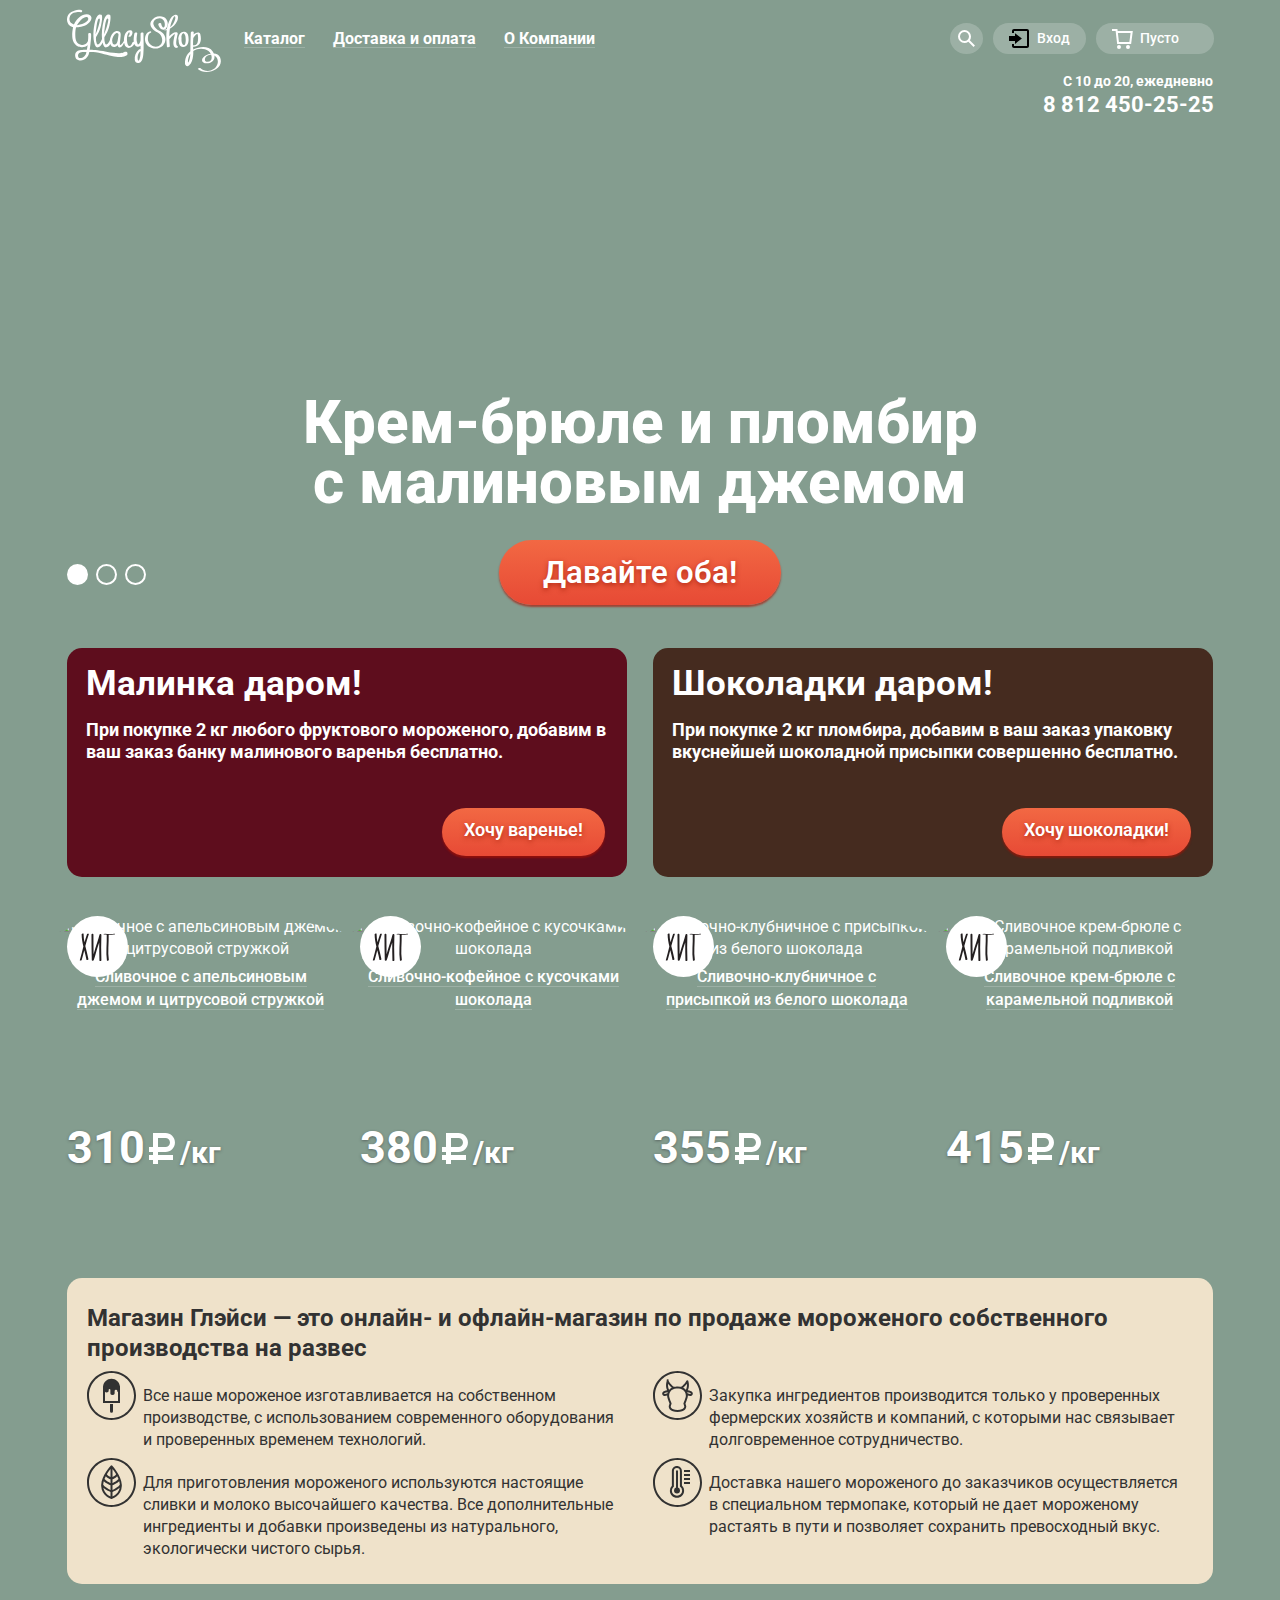
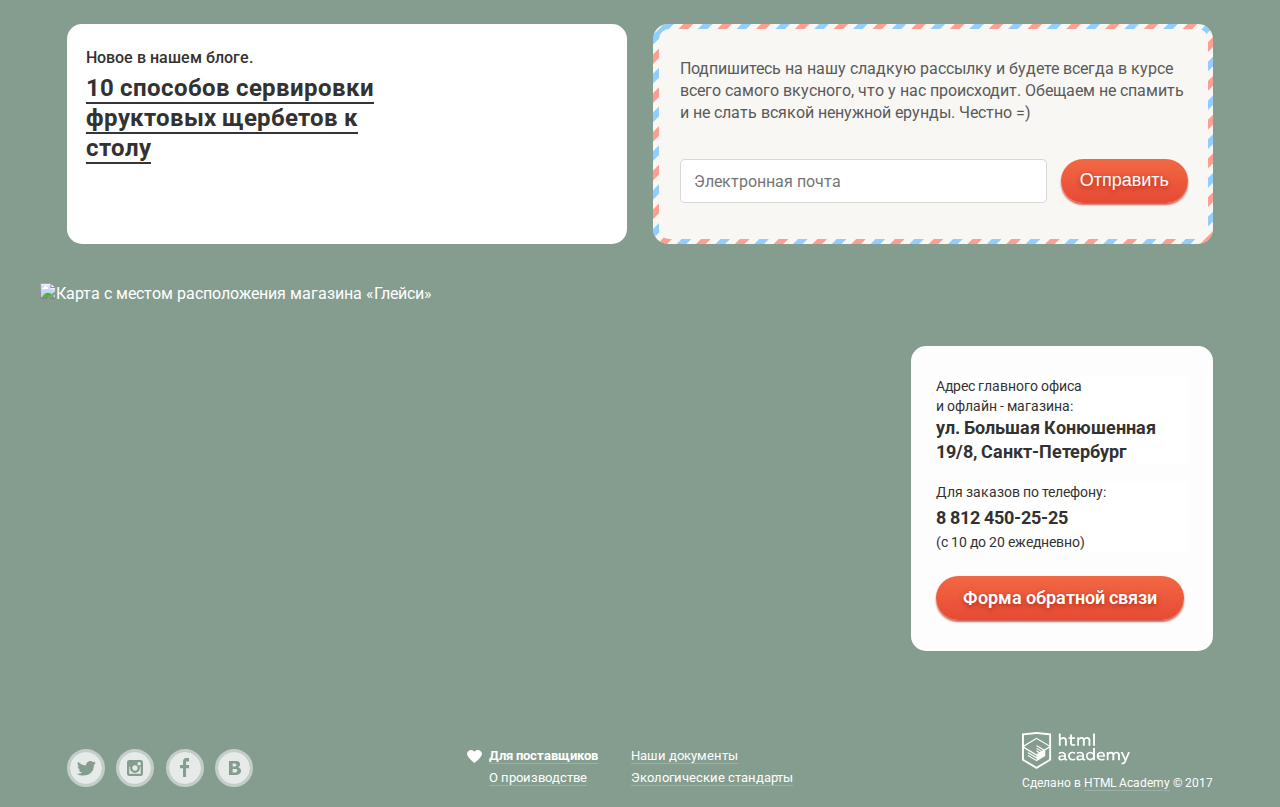
==== commit 92315a44: "устранены ошибки по критерию Б4 - теги <br> полностью убраны из верстки" ====
--- a/index.html
+++ b/index.html
@@ -75,10 +75,9 @@
                       <input id="password-field" type="password" name="password" value="" placeholder="Пароль"/>
                     </p>
                     <div class="login-help-wrapper">
-                      <p>
-                        <a href="#">Забыли пароль?</a>
-                        <br/>
-                        <a href="#">Новая регистрация</a>
+                      <p class="login-help-links">
+                        <a class="login-help-links-item" href="#">Забыли пароль?</a>
+                        <a class="login-help-links-item" href="#">Новая регистрация</a>
                       </p>
                       <button class="button modal-login-button" type="submit">Войти</button>
                     </div>
@@ -262,19 +261,13 @@
               </p>
               <div class="contacts-info">
                 <p class="contacts-address">
-                  Адрес главного офиса
-                  <br/>
-                  и офлайн - магазина:
-                  <br/>
+                  <span>Адрес главного офиса и офлайн - магазина:</span>
                   <b>ул. Большая Конюшенная</b>
-                  <br/>
                   <b>19/8, Санкт-Петербург</b>
                 </p>
                 <p class="contacts-phones">
                   Для заказов по телефону:
-                  <br/>
                   <b>8 812 450-25-25</b>
-                  <br/>
                   <span>(с 10 до 20 ежедневно)</span>
                 </p>
                 <a class="button contacts-button" href="#">Форма обратной связи</a>
--- a/css/style.css
+++ b/css/style.css
@@ -51,27 +51,19 @@
 
 /* --- Плейсхолдеры --- */
 
-input::-webkit-input-placeholder {
-  /* Chrome/Opera/Safari */
+input::-webkit-input-placeholder,
+input::-moz-placeholder,
+input:-ms-input-placeholder,
+input:-moz-placeholder,
+input:placeholder {
   color: #999999;
 }
 
-input::-moz-placeholder {
-  /* Firefox 19+ */
-  color: #999999;
-}
-
-input:-ms-input-placeholder {
-  /* IE 10+ */
-  color: #999999;
-}
-
-input:-moz-placeholder {
-  /* Firefox 18- */
-  color: #999999;
-}
-
-input:placeholder {
+textarea::-webkit-input-placeholder,
+textarea::-moz-placeholder,
+textarea:-ms-input-placeholder,
+textarea:-moz-placeholder,
+textarea:placeholder {
   color: #999999;
 }
 
@@ -563,13 +555,6 @@
   display: block;
 }
 
-/*
-.user-navigation-logo-link:hover ~ .modal-login,
-.user-navigation-logo-link:focus ~ .modal-login {
-  display: block;
-}
-*/
-
 .user-navigation .user-navigation-cart-link-empty {
   position: relative;
   width: 140px;
@@ -1120,7 +1105,6 @@
   line-height: 24px;
   font-weight: 400;
   color: #323232;
-  ;
   background-color: #ffffff;
   border: 1px solid rgba(178, 178, 178, 0.52);
   border-radius: 5px;
@@ -1201,6 +1185,12 @@
   background-color: rgba(255, 255, 255, 0.98);
 }
 
+.contacts-address span {
+  display: inline-block;
+  width: 150px;
+  vertical-align: top;
+}
+
 .contacts-address b {
   display: inline-block;
   margin: 0;
@@ -1219,6 +1209,7 @@
   margin-top: 5px;
   margin-bottom: 2px;
   padding: 0;
+  width: 100%;
   font-size: 18px;
   line-height: 22px;
   font-weight: 700;
@@ -1436,7 +1427,6 @@
   line-height: 24px;
   font-weight: 400;
   color: #323232;
-  ;
   background-color: rgb(255, 255, 255);
   border: 1px solid rgb(178, 178, 178, 0.52);
   border-radius: 5px;
@@ -1454,18 +1444,6 @@
   background-color: rgb(255, 255, 255);
   border: 2px solid rgba(46, 136, 228, 0.52);
   border-radius: 5px;
-}
-
-.modal-login-form .login-help-wrapper {
-  display: flex;
-  flex-direction: row-reverse;
-  justify-content: space-between;
-  margin: 0;
-  margin-top: 21px;
-  padding: 0;
-  font-size: 13px;
-  line-height: 24px;
-  font-weight: 400;
 }
 
 .modal-login-button {
@@ -1479,19 +1457,67 @@
   border-radius: 40px;
 }
 
-.modal-login-form a {
+.modal-login-form .login-help-wrapper {
+  display: flex;
+  flex-direction: row-reverse;
+  justify-content: space-between;
+  margin: 0;
+  margin-top: 21px;
+  padding: 0;
   font-size: 13px;
   line-height: 24px;
   font-weight: 400;
+}
+
+.modal-login-form .login-help-links {
+  display: flex;
+  flex-direction: column;
+  justify-content: flex-start;
+  align-items: flex-start;
+  margin: 0;
+  padding: 0;
+}
+
+.modal-login-form .login-help-links-item {
+  position: relative;
+  margin: 0;
+  margin-bottom: -6px;
+  padding: 0;
+  font-size: 13px;
+  line-height: 24px;
+  font-weight: 400;
   color: #323232;
   background-color: rgb(248, 247, 244);
-  border-bottom: 1px solid rgba(0, 0, 0, 0.3);
-}
-
-.modal-login-form a:hover,
-.modal-login-form a:focus {
-  color: rgb(255, 188, 158);
-  border-bottom: 1px solid rgba(249, 172, 159, 0.3);
+  border-radius: 0;
+}
+
+.modal-login-form .login-help-links-item::after {
+  content: "";
+  position: absolute;
+  left: 0;
+  top: 19px;
+  width: 100%;
+  height: 1px;
+  background: rgba(198, 198, 195, 0.3);
+}
+
+.modal-login-form .login-help-links-item:hover,
+.modal-login-form .login-help-links-item:active,
+.modal-login-form .login-help-links-item:focus {
+  color: rgba(232, 77, 55, 1);
+}
+
+
+.modal-login-form .login-help-links-item:hover::after,
+.modal-login-form .login-help-links-item:active::after,
+.modal-login-form .login-help-links-item:focus::after {
+  content: "";
+  position: absolute;
+  left: 0;
+  top: 19px;
+  width: 100%;
+  height: 1px;
+  background:  rgba(232, 77, 55, 0.3);
 }
 
 .modal-search {
@@ -1520,7 +1546,6 @@
   line-height: 24px;
   font-weight: 400;
   color: #323232;
-  ;
   background-color: rgb(255, 255, 255);
   border: 1px solid rgb(178, 178, 178, 0.52);
   border-radius: 5px;
@@ -1541,6 +1566,7 @@
 }
 
 .modal-feedback {
+  position: fixed;
   display: none;
   top: 60px;
   left: 50%;
@@ -1550,6 +1576,7 @@
   width: 478px;
   height: 443px;
   border-radius: 10px;
+  z-index: 1000;
 }
 
 .modal-feedback h2 {
@@ -1586,7 +1613,6 @@
   line-height: 24px;
   font-weight: 400;
   color: #323232;
-  ;
   background-color: rgb(255, 255, 255);
   border: 1px solid rgb(178, 178, 178, 0.52);
   border-radius: 5px;
@@ -1616,7 +1642,6 @@
   line-height: 24px;
   font-weight: 400;
   color: #323232;
-  ;
   background-color: rgb(255, 255, 255);
   border: 1px solid rgb(178, 178, 178, 0.52);
   border-radius: 5px;
@@ -1661,7 +1686,6 @@
   line-height: 24px;
   font-weight: 400;
   color: #323232;
-  ;
   background-color: #ffffff;
   border: 1px solid rgba(178, 178, 178, 0.52);
   border-radius: 5px;
@@ -1917,7 +1941,7 @@
 }
 
 .sorting-select::-ms-expand {
-display: none;
+  display: none;
 }
 
 .sorting-select:hover {
@@ -2437,15 +2461,3 @@
   background: linear-gradient(to bottom, #d84732 0%, #e1613e 100%);
   box-shadow: inset 0 2px 2px rgba(172, 16, 0, 1);
 }
-
-/* --- TODO LIST --- */
-
-/*Сделать карту ифреймом*/
-
-/*Оживить интерактивные элементы*/
-
-/*Узнать, как стилизовать введенные данные в полях*/
-
-/*Устранить исчезновение выпадающих модальных окон*/
-
-/*фон в каталоге сделать градиентом*/
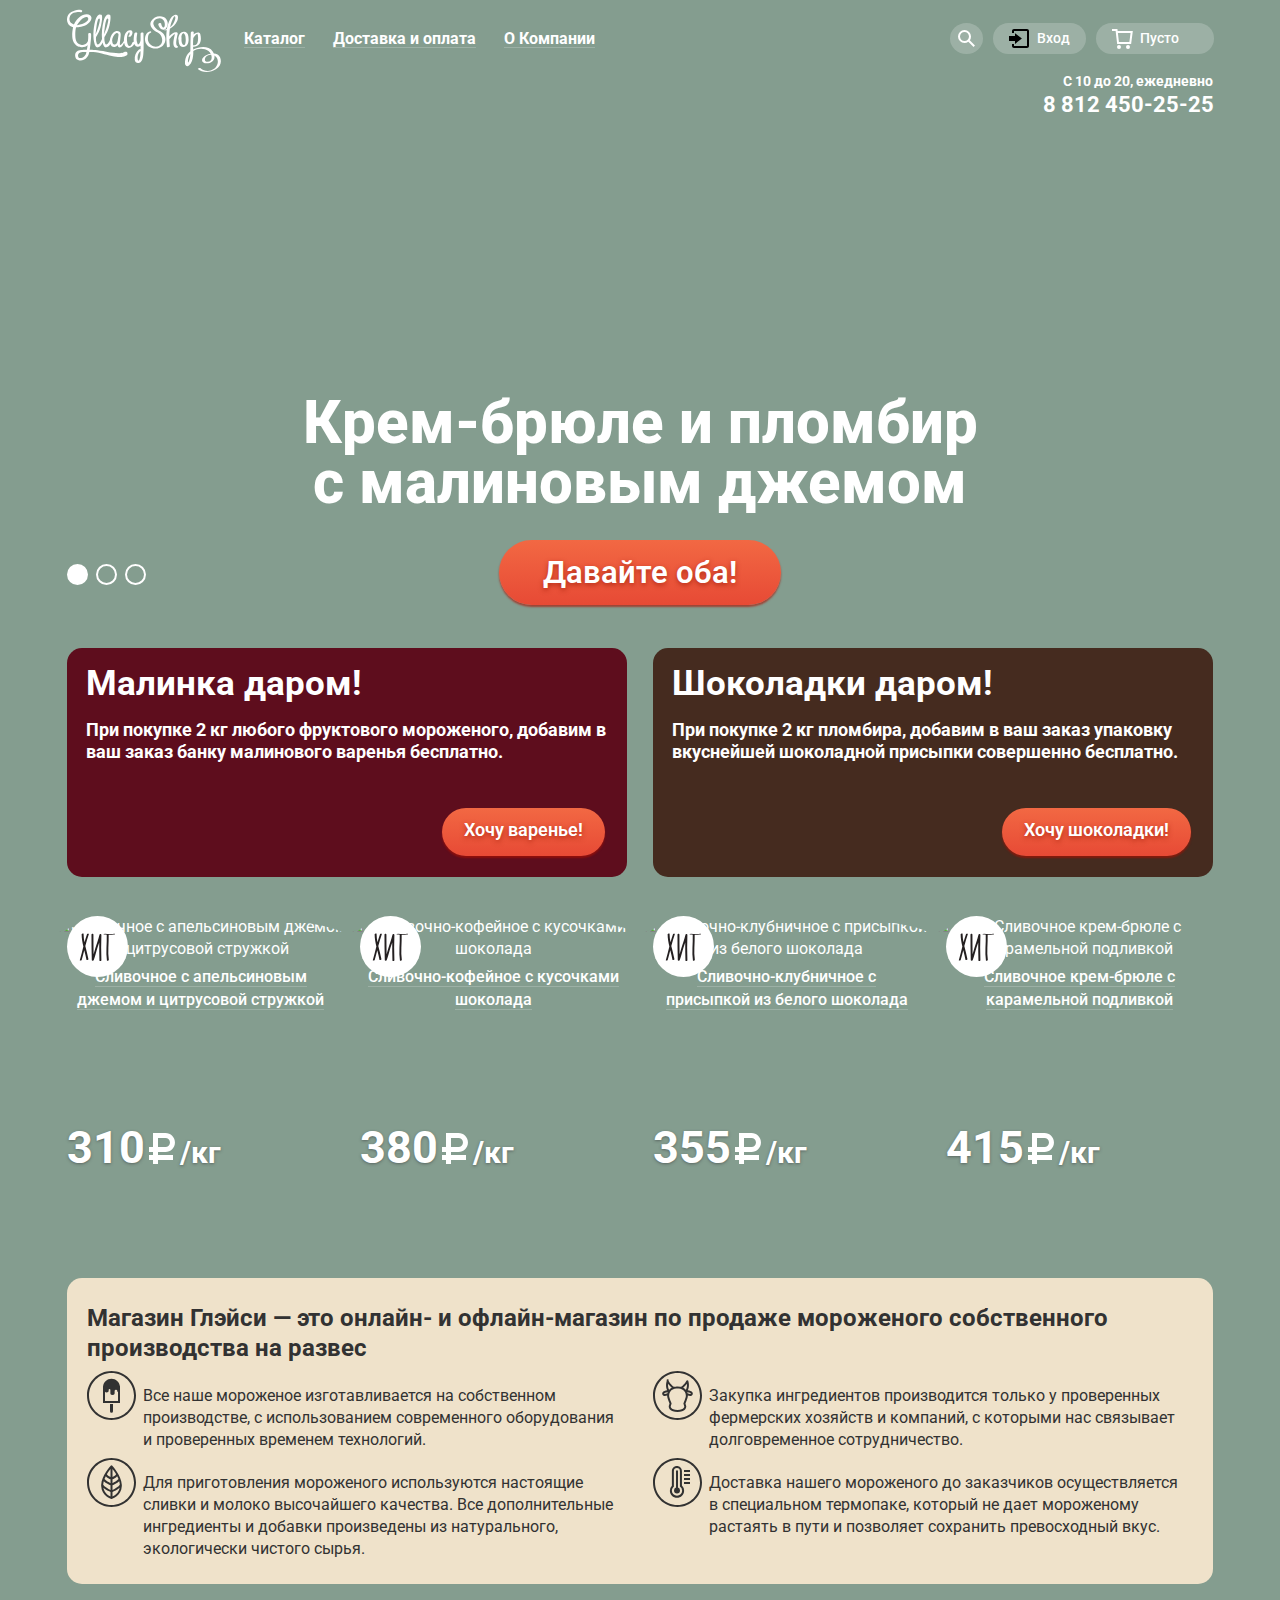
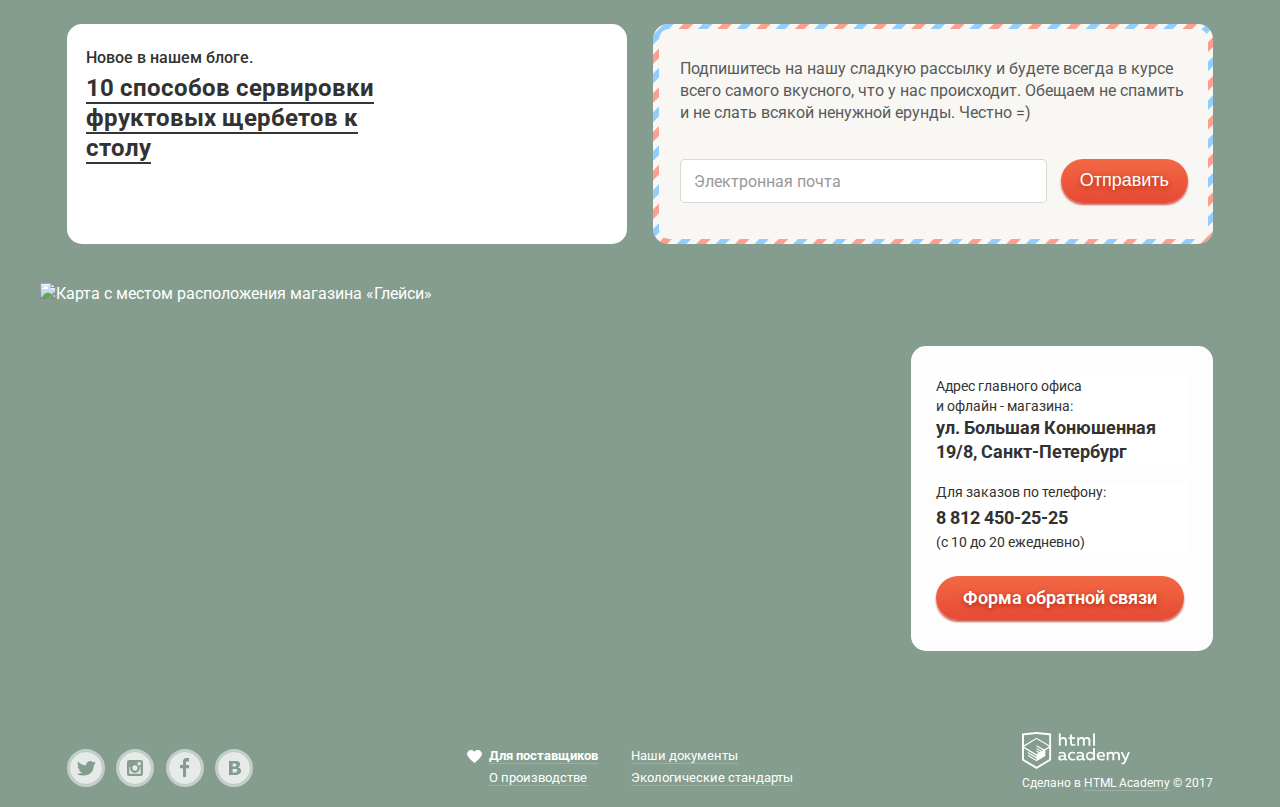
==== commit 1817993e: "проведена минификация перед повторной защитой" ====
--- a/index.html
+++ b/index.html
@@ -5,12 +5,12 @@
     <title>Магазин «Глейси»</title>
     <link href="https://fonts.googleapis.com/css?family=Roboto:400,500,700&amp;subset=cyrillic" rel="stylesheet"/>
     <link rel="stylesheet" href="css/normalize.css"/>
-    <link rel="stylesheet" href="css/style.css"/>
+    <link rel="stylesheet" href="css/style.min.css"/>
   </head>
   <body>
-    <input class="visually-hidden" type="radio" id="product-1" name="toggle" checked/>
-    <input class="visually-hidden" type="radio" id="product-2" name="toggle"/>
-    <input class="visually-hidden" type="radio" id="product-3" name="toggle"/>
+    <input class="visually-hidden product-radio-1" type="radio" id="product-1" name="toggle" checked/>
+    <input class="visually-hidden product-radio-2" type="radio" id="product-2" name="toggle"/>
+    <input class="visually-hidden product-radio-3" type="radio" id="product-3" name="toggle"/>
     <div class="site-wrapper">
       <div class="container">
         <header class="main-header">
@@ -20,7 +20,7 @@
             </a>
             <ul class="site-navigation">
               <li class="site-navigation-item-submenu">
-                <a class="site-navigation-item-link" href="#">Каталог</a>
+                <a class="site-navigation-item-submenu-link" href="#">Каталог</a>
                 <ul class="catalog-sub-menu">
                   <li class="catalog-sub-menu-item">
                     <a class="catalog-sub-menu-item-link" href="#1">Новинки</a>
@@ -56,7 +56,7 @@
                   <form class="modal-search-form" action="https://echo.htmlacademy.ru" method="get">
                     <p>
                       <label class="visually-hidden" for="search-field">Поиск</label>
-                      <input id="search-field" type="text" name="search" value="" placeholder="Что ищем?"/>
+                      <input class="input-placeholder" id="search-field" type="text" name="search" value="" placeholder="Что ищем?"/>
                     </p>
                   </form>
                 </section>
@@ -68,11 +68,11 @@
                   <form class="modal-login-form" action="https://echo.htmlacademy.ru" method="post">
                     <p>
                       <label class="visually-hidden" for="login-field">Логин</label>
-                      <input id="login-field" type="text" name="login" value="" placeholder="Электронная почта"/>
+                      <input class="input-placeholder" id="login-field" type="text" name="login" value="" placeholder="Электронная почта"/>
                     </p>
                     <p>
                       <label class="visually-hidden" for="password-field">Пароль</label>
-                      <input id="password-field" type="password" name="password" value="" placeholder="Пароль"/>
+                      <input class="input-placeholder" id="password-field" type="password" name="password" value="" placeholder="Пароль"/>
                     </p>
                     <div class="login-help-wrapper">
                       <p class="login-help-links">
@@ -96,20 +96,20 @@
         </header>
         <section class="slider">
           <div class="slider-controls">
-            <label for="product-1">Первый</label>
-            <label for="product-2">Второй</label>
-            <label for="product-3">Третий</label>
+            <label class="product-1" for="product-1">Первый</label>
+            <label class="product-2" for="product-2">Второй</label>
+            <label class="product-3" for="product-3">Третий</label>
           </div>
           <ul class="slider-list">
-            <li class="slider-item slide" id="slide1">
+            <li class="slider-item slide slide1">
               <h3 class="slide-title">Крем-брюле и пломбир с малиновым джемом</h3>
               <a class="button slide-button" href="#">Давайте оба!</a>
             </li>
-            <li class="slider-item slide" id="slide2">
+            <li class="slider-item slide slide2">
               <h3 class="slide-title">Шоколадный пломбир и лимонный сорбет</h3>
               <a class="button slide-button" href="#">Давайте оба!</a>
             </li>
-            <li class="slider-item slide" id="slide3">
+            <li class="slider-item slide slide3">
               <h3 class="slide-title">Пломбир с помадкой и клубничный щербет</h3>
               <a class="button slide-button" href="#">Давайте оба!</a>
             </li>
@@ -243,7 +243,7 @@
                   <form class="miscellanea-email-form" action="https://echo.htmlacademy.ru" method="post">
                     <p class="miscellanea-email-form-item">
                       <label class="visually-hidden" for="mailing-field">Электронная почта</label>
-                      <input id="mailing-field" type="email" name="mailing" value="" placeholder="Электронная почта"/>
+                      <input class="input-placeholder" id="mailing-field" type="email" name="mailing" value="" placeholder="Электронная почта"/>
                     </p>
                     <p>
                       <button class="button miscellanea-button" type="submit">Отправить</button>
@@ -349,19 +349,20 @@
         <form class="modal-feedback-form" action="https://echo.htmlacademy.ru" method="post">
           <p>
             <label class="visually-hidden" for="name-field">Имя пользователя для обратной связи</label>
-            <input id="name-field" type="text" name="name" value="" placeholder="Как вас зовут?"/>
+            <input class="input-placeholder" id="name-field" type="text" name="name" value="" placeholder="Как вас зовут?"/>
           </p>
           <p>
             <label class="visually-hidden" for="email-field">Почта пользователя для обратной связи</label>
-            <input id="email-field" type="email" name="email" value="" placeholder="Ваша почта для ответа?"/>
+            <input class="input-placeholder" id="email-field" type="email" name="email" value="" placeholder="Ваша почта для ответа?"/>
           </p>
           <p class="modal-feedback-form-comments">
             <label class="visually-hidden" for="comment-field">Ваш комментарий</label>
-            <textarea id="comment-field" name="comment" rows="7" placeholder="Напишите что-нибудь..."></textarea>
+            <textarea class="feedback-textarea" id="comment-field" name="comment" rows="7" placeholder="Напишите что-нибудь..."></textarea>
           </p>
           <button class="button modal-feedback-button" type="submit">Отправить</button>
         </form>
         <button class="modal-close" type="button" aria-label="Закрыть"></button>
       </section>
+      <script src="js/popup.min.js"></script>
     </body>
   </html>
--- a/css/style.min.css
+++ b/css/style.min.css
@@ -0,0 +1 @@
+@-webkit-keyframes bounce{0%{-webkit-transform:translateY(-2000px);transform:translateY(-2000px)}70%{-webkit-transform:translateY(30px);transform:translateY(30px)}90%{-webkit-transform:translateY(-10px);transform:translateY(-10px)}to{-webkit-transform:translateY(0);transform:translateY(0)}}@keyframes bounce{0%{-webkit-transform:translateY(-2000px);transform:translateY(-2000px)}70%{-webkit-transform:translateY(30px);transform:translateY(30px)}90%{-webkit-transform:translateY(-10px);transform:translateY(-10px)}to{-webkit-transform:translateY(0);transform:translateY(0)}}@-webkit-keyframes shake{0%,to{-webkit-transform:translateX(0);transform:translateX(0)}10%,30%,50%,70%,90%{-webkit-transform:translateX(-10px);transform:translateX(-10px)}20%,40%,60%,80%{-webkit-transform:translateX(10px);transform:translateX(10px)}}@keyframes shake{0%,to{-webkit-transform:translateX(0);transform:translateX(0)}10%,30%,50%,70%,90%{-webkit-transform:translateX(-10px);transform:translateX(-10px)}20%,40%,60%,80%{-webkit-transform:translateX(10px);transform:translateX(10px)}}body{margin:0;padding:0;font-family:"Roboto",Arial,sans-serif;font-size:16px;line-height:22px;font-weight:400;color:#fff;background-color:#849d8f}*,::after,::before,body,html{-webkit-box-sizing:border-box;box-sizing:border-box}a{font-size:16px;line-height:18px;font-weight:500;text-decoration:none;color:#fff}img{max-width:100%;height:auto}.visually-hidden:not(:focus):not(:active),input[type=checkbox].visually-hidden,input[type=radio].visually-hidden,label.visually-hidden{position:absolute;width:1px;height:1px;margin:-1px;border:0;padding:0;white-space:nowrap;-webkit-clip-path:inset(100%);clip-path:inset(100%);clip:rect(0 0 0 0);overflow:hidden}.button{display:inline-block;padding:12px 44px;font-weight:600;font-size:31px;line-height:41px;text-align:center;color:#fff;vertical-align:top;text-decoration:none;text-shadow:0 2px 5px rgba(160,32,11,.76);background:#f26843;background:-webkit-gradient(linear,left top,left bottom,from(#f26843),to(#e74a35));background:-webkit-linear-gradient(top,#f26843 0%,#e74a35 100%);background:-o-linear-gradient(top,#f26843 0%,#e74a35 100%);background:linear-gradient(to bottom,#f26843 0%,#e74a35 100%);border-radius:50px;-webkit-box-shadow:0 2px 2px rgba(172,16,0,.64);box-shadow:0 2px 2px rgba(172,16,0,.64);border:0;cursor:pointer}.button:focus,.button:hover{background:-webkit-gradient(linear,left top,left bottom,from(#f58669),to(#ec6f5e));background:-webkit-linear-gradient(top,#f58669 0%,#ec6f5e 100%);background:-o-linear-gradient(top,#f58669 0%,#ec6f5e 100%);background:linear-gradient(to bottom,#f58669 0%,#ec6f5e 100%);-webkit-box-shadow:0 2px 2px #ac1000;box-shadow:0 2px 2px #ac1000}.button:active{background:-webkit-gradient(linear,left top,left bottom,from(#d84732),to(#e1613e));background:-webkit-linear-gradient(top,#d84732 0%,#e1613e 100%);background:-o-linear-gradient(top,#d84732 0%,#e1613e 100%);background:linear-gradient(to bottom,#d84732 0%,#e1613e 100%);-webkit-box-shadow:inset 0 2px 2px #ac1000;box-shadow:inset 0 2px 2px #ac1000}.site-wrapper,.site-wrapper-inner-page{background-color:#849d8f;background-position:top center}.site-wrapper{min-width:1200px;-webkit-transition:background-image .5s ease,background-color .5s ease;-o-transition:background-image .5s ease,background-color .5s ease;transition:background-image .5s ease,background-color .5s ease;background-image:url(../img/slider-1.png);background-repeat:no-repeat}.site-wrapper-inner-page{background-image:url(../img/bg-catalog.png);background-repeat:repeat-x}.site-wrapper::after,.site-wrapper::before{content:"";visibility:hidden}.site-wrapper::before{background-image:url(../img/slider-2.png)}.site-wrapper::after{background-image:url(../img/slider-3.png)}.container{width:1200px;margin:0 auto;padding:0}.slider{position:relative;margin-bottom:43px;padding-top:272px;text-align:center;color:#fff}.slider-list{margin:2px 0 0;padding:0;list-style:none}.site-navigation .site-navigation-item-link-active::after,.slide{display:none}.slide-title{width:700px;margin:0 auto 27px;font-size:60px;line-height:60px;font-weight:800}.slider-controls{position:absolute;bottom:19px;left:27px;z-index:20;font-size:0}.slider-controls label{display:inline-block;width:21px;height:21px;margin-right:8px;vertical-align:top;background-color:transparent;border:2px solid #fff;border-radius:50%;cursor:pointer}.product-radio-1:checked~.site-wrapper{background-color:#849d8f;background-image:url(../img/slider-1.png);background-repeat:no-repeat;background-position:top center}.product-radio-2:checked~.site-wrapper,.product-radio-3:checked~.site-wrapper{background-color:#8996a6;background-image:url(../img/slider-2.png);background-repeat:no-repeat;background-position:top center}.product-radio-3:checked~.site-wrapper{background-color:#9d8b84;background-image:url(../img/slider-3.png)}.product-radio-1:checked~.site-wrapper .slide1,.product-radio-2:checked~.site-wrapper .slide2,.product-radio-3:checked~.site-wrapper .slide3{display:block}.product-radio-1:checked~.site-wrapper .product-1,.product-radio-2:checked~.site-wrapper .product-2,.product-radio-3:checked~.site-wrapper .product-3{background-color:#fff}.product-radio-1~.site-wrapper .product-1:hover,.product-radio-2~.site-wrapper .product-2:hover,.product-radio-3~.site-wrapper .product-3:hover{background-color:rgba(248,247,244,.4)}.product-radio-1~.site-wrapper .product-1:active,.product-radio-2~.site-wrapper .product-2:active,.product-radio-3~.site-wrapper .product-3:active{background-color:#fff}.main-header{margin:0;padding:0 26px 0 27px;height:119px}.main-navigation{position:relative;display:-webkit-box;display:-ms-flexbox;display:flex;margin:0;padding:0}.main-header-logo{width:154px;height:64px;margin:9px 9px 0 0}.site-navigation{display:-webkit-box;display:-ms-flexbox;display:flex;-ms-flex-wrap:wrap;flex-wrap:wrap;margin:28px 0 0;padding:0;width:600px;list-style:none}.site-navigation a{position:relative;margin:5px 14px;padding:0;border-radius:15px;font-size:16px;line-height:18px;font-weight:700;color:#fff}.site-navigation a::after{content:"";position:absolute;left:0;bottom:0;width:100%;height:1px;background:rgba(255,255,255,.2)}.site-navigation a:active::after,.site-navigation a:focus::after,.site-navigation a:hover::after{display:none}.site-navigation a:focus,.site-navigation a:hover{margin:0;padding:5px 14px;color:#333;background-color:#f7f6f3;border-radius:15px;border-bottom:none}.site-navigation a:active{color:#333;background-color:#f8f7f4;border-bottom:none;-webkit-box-shadow:inset 0 2px 1px 0 rgba(105,105,105,.004);box-shadow:inset 0 2px 1px 0 rgba(105,105,105,.004)}.site-navigation .site-navigation-item-link-active{margin:0;padding:5px 14px;color:#fff;background-color:#d07058;border-radius:15px;border-bottom:none}.site-navigation .site-navigation-item-submenu{display:inline-block;position:relative;vertical-align:top}.site-navigation .catalog-sub-menu{position:absolute;display:none;top:32px;left:-6px;z-index:200;margin:0;padding:0;border-radius:5px;background-color:#f8f7f4;-webkit-box-shadow:0 20px 20px 0 rgba(0,0,0,.4);box-shadow:0 20px 20px 0 rgba(0,0,0,.4);width:143px;height:171px;list-style:none}.site-navigation-item-link-active:focus+.catalog-sub-menu,.site-navigation-item-submenu-link:focus+.catalog-sub-menu,.site-navigation-item-submenu:hover .catalog-sub-menu{display:block}.site-navigation .catalog-sub-menu-item{margin:0 0 2px;padding:0;width:100%;height:28px;font-size:14px;line-height:16px;font-weight:400;color:#323232}.site-navigation .catalog-sub-menu-item:first-child{position:relative;margin:5px 0 9px;padding:0;width:100%;height:28px;font-size:14px;line-height:16px;font-weight:700;color:#323232}.site-navigation .catalog-sub-menu-item:first-child:after{content:"";position:absolute;top:33px;left:6px;width:128px;height:1px;background-color:rgba(50,50,50,.2)}.site-navigation .catalog-sub-menu-item:nth-child(2){margin:0 0 5px;padding:0;width:100%;height:28px;font-size:14px;line-height:16px;font-weight:400;color:#323232}.site-navigation .catalog-sub-menu-item-link{display:inline-block;margin:0;padding-top:5px;padding-left:20px;width:100%;height:28px;font-size:14px;line-height:16px;font-weight:400;color:#323232;vertical-align:top}.catalog-sub-menu-item:first-child .catalog-sub-menu-item-link,.catalog-sub-menu-item:first-child .catalog-sub-menu-item-link:hover{font-weight:700}.catalog-sub-menu-item .catalog-sub-menu-item-link:focus,.catalog-sub-menu-item .catalog-sub-menu-item-link:hover{display:inline-block;margin:0;padding-top:5px;padding-left:20px;width:100%;height:28px;font-size:14px;line-height:16px;font-weight:400;color:#323232;background-color:#fbded7;border-radius:0;vertical-align:top}.catalog-sub-menu-item .catalog-sub-menu-item-link:active{background-color:#f6b5a5}.catalog-sub-menu-item .catalog-sub-menu-item-link-current,.catalog-sub-menu-item .catalog-sub-menu-item-link-current:active,.catalog-sub-menu-item .catalog-sub-menu-item-link-current:focus,.catalog-sub-menu-item .catalog-sub-menu-item-link-current:hover{display:inline-block;margin:0;padding-top:5px;padding-left:20px;width:100%;height:28px;font-size:14px;line-height:16px;font-weight:400;color:#fff;background-color:#d07058;border-radius:0;vertical-align:top}.user-navigation{display:-webkit-box;display:-ms-flexbox;display:flex;-webkit-box-orient:horizontal;-webkit-box-direction:normal;-ms-flex-direction:row;flex-direction:row;-webkit-box-pack:end;-ms-flex-pack:end;justify-content:flex-end;-webkit-box-align:center;-ms-flex-align:center;align-items:center;margin:2px 0 0 auto;padding:0;list-style:none}.user-navigation a{margin:0 0 0 10px;padding:0;height:30px;border-radius:20px;font-size:14px;line-height:16px;font-weight:500;color:#fff;background-color:rgba(255,255,255,.2)}.user-navigation a:active,.user-navigation a:focus,.user-navigation a:hover{color:#323232;background-color:#f8f7f4}.user-navigation li{margin-top:20px;padding-bottom:20px}.user-navigation .user-navigation-search-link{position:relative;padding:7px 17px 8px 16px;border-radius:50%}.user-navigation-search-link::before{content:"";position:absolute;top:7px;left:8px;width:17px;height:17px;background-image:url(../img/loupe.svg);background-repeat:no-repeat;background-position:0 0}.user-navigation-search-link:focus::before,.user-navigation-search-link:hover::before{background-image:url(../img/loupe-black.svg)}.user-navigation-cart-link:focus+.modal-products,.user-navigation-cart:hover .modal-products,.user-navigation-logo-link:focus+.modal-login,.user-navigation-logo:hover .modal-login,.user-navigation-search-link:focus+.modal-search,.user-navigation-search:hover .modal-search{display:block}.user-navigation .user-navigation-logo-link{position:relative;padding:7px 16px 8px 44px}.user-navigation-logo-link::before{content:"";position:absolute;top:6px;left:16px;width:21px;height:20px;background-image:url(../img/entrance.svg);background-repeat:no-repeat;background-position:0 0}.user-navigation-logo-link:focus::before,.user-navigation-logo-link:hover::before{background-image:url(../img/entrance-black.svg)}.user-navigation .user-navigation-cart-link-empty{position:relative;width:140px;padding:7px 35px 8px 44px}.user-navigation-cart-link-empty::before{content:"";position:absolute;top:6px;left:16px;width:21px;height:20px;background-image:url(../img/basket.svg);background-repeat:no-repeat;background-position:0 0}.user-navigation-cart-link-empty:focus::before,.user-navigation-cart-link-empty:hover::before{background-image:url(../img/basket-black.svg)}.user-navigation .user-navigation-cart-link{position:relative;width:100px;padding:7px 17px 8px 44px;color:#323232;background-color:#fff}.user-navigation-cart-link::before{content:"";position:absolute;top:6px;left:15px;width:21px;height:20px;background-image:url(../img/basket-red.svg);background-repeat:no-repeat;background-position:0 0}.user-navigation-cart-link:focus::before,.user-navigation-cart-link:hover::before{background-image:url(../img/basket-red.svg)}.main-header-phones{display:-webkit-box;display:-ms-flexbox;display:flex;-webkit-box-orient:vertical;-webkit-box-direction:normal;-ms-flex-direction:column;flex-direction:column;-webkit-box-align:end;-ms-flex-align:end;align-items:flex-end;position:absolute;top:73px;right:1px;margin:0;padding:0}.main-header-phones-shedule{padding:0;margin:0 0 4px;font-size:14px;line-height:16px;font-weight:700}.bunners-item h3,.main-header-phones-number{margin:0 -1px 0 0;padding:0;font-size:22px;line-height:24px;font-weight:700}.bunners{margin:0 0 23px;padding:0 27px}.bunners-list{display:-webkit-box;display:-ms-flexbox;display:flex;-webkit-box-orient:horizontal;-webkit-box-direction:normal;-ms-flex-direction:row;flex-direction:row;-webkit-box-pack:justify;-ms-flex-pack:justify;justify-content:space-between;margin:0;padding:0;list-style:none}.bunners-item{position:relative;margin:0;padding:15px 19px 24px;width:560px;font-weight:700;text-align:left;color:#fff;border-radius:15px}.bunners-item h3{margin:0 0 15px;font-size:35px;line-height:41px;color:#fff}.bunners-item p,.bunners-item-description,.catalog-item a{font-size:18px;line-height:22px}.bunners-item-description{margin:0 0 90px;padding:0;font-weight:700;color:#fff}.bunners-button{padding:10px 22px 14px;font-size:18px;line-height:24px;border-radius:40px}.bunners-item-button{position:absolute;bottom:21px;right:22px;margin:0;padding:0;text-align:right}.bunners-item-left-image{background:url(../img/bunner-left.jpg) no-repeat #5e0d1d}.bunners-item-right-image{background:url(../img/bunner-right.jpg) no-repeat #452b1f}.catalog{margin:0 0 16px;padding:0}.catalog-item,.catalog-item-wrapper,.catalog-list{display:-webkit-box;display:-ms-flexbox;display:flex;-webkit-box-direction:normal;padding:0}.catalog-list{-ms-flex-wrap:wrap;flex-wrap:wrap;-webkit-box-pack:start;-ms-flex-pack:start;justify-content:flex-start;list-style:none;-webkit-box-orient:horizontal;-ms-flex-direction:row;flex-direction:row;margin:0 auto;width:1172px}.catalog-item,.catalog-item-wrapper{-webkit-box-orient:vertical;-ms-flex-direction:column;flex-direction:column;margin:0 0 7px;width:293px;text-align:center}.catalog-item{position:relative;height:355px}.catalog-item-wrapper{height:412px}.catalog-item:hover::before{content:"";position:absolute;width:100%;height:100%;top:-5px;background:0 0;z-index:-1}.catalog-item:hover .catalog-item-wrapper{position:absolute;top:0;z-index:2;background-color:rgba(248,247,244,.2);border-radius:5px;-webkit-box-shadow:0 20px 20px 0 rgba(0,0,0,.4);box-shadow:0 20px 20px 0 rgba(0,0,0,.4)}.catalog-item:hover .catalog-button-container{display:block}.catalog-item h3{z-index:15;-webkit-box-ordinal-group:2;-ms-flex-order:1;order:1;margin:-11px 0 0;padding:0 18px 18px}.catalog-image img{margin:0;padding:0;border-radius:50%}.catalog-item a{font-size:16px;font-weight:500;color:#fff;background-color:transparent;border-bottom:1px solid rgba(255,255,255,.2)}.catalog-price{position:absolute;top:180px;left:13px;font-size:45px;line-height:45px;font-weight:700;color:#fff;text-shadow:0 1px 3px rgba(49,50,53,.5)}.catalog-cy{position:relative;margin:0 0 0 -7px;padding:0;font-size:42px}.catalog-hit::before,.catalog-price::before{content:"";position:absolute;background-repeat:no-repeat;background-position:0 0}.catalog-price::before{margin:0;padding:0;top:6px;left:80px;width:36px;height:36px;background-image:url(../img/ruble.svg)}.catalog-weight{margin:0 0 0 24px;padding:0;font-size:30px}.catalog-hit::before{top:16px;left:13px;width:61px;height:61px;background-image:url(../img/hit.svg);z-index:5}.catalog-button-container{display:none;position:absolute;bottom:-59px;z-index:3;margin:0;padding:20px;width:100%}.catalog-button{z-index:4;padding-left:25px;padding-right:25px}.features{margin:0 0 40px;padding:0 27px;background-color:transparent}.features p,.features-wrapper p,.miscellanea-item-left a{font-size:24px;font-weight:500;line-height:30px;color:#323232}.features p,.miscellanea-item-left a{text-align:left;background-color:transparent}.features-list,.features-wrapper{display:-webkit-box;display:-ms-flexbox;display:flex;-webkit-box-direction:normal;margin:0}.features-wrapper{background:url(../img/waffer.png) #efe2ca;border-radius:15px;-webkit-box-orient:vertical;-ms-flex-direction:column;flex-direction:column;padding:25px 20px 17px}.features-wrapper p{margin:0 0 8px;padding:0}.features-list{-webkit-box-orient:horizontal;-ms-flex-direction:row;flex-direction:row;-ms-flex-wrap:wrap;flex-wrap:wrap;-webkit-box-pack:justify;-ms-flex-pack:justify;justify-content:space-between;padding:0;list-style:none}.features-item{position:relative;margin:0;padding:14px 5px 7px 56px;width:540px;font-size:16px;line-height:22px;font-weight:400;text-align:left;color:#323232;background-color:transparent}.features-item-first::before,.features-item-forth::before,.features-item-second::before,.features-item-third::before{content:"";position:absolute;top:0;left:0;width:204px;height:204px;background-color:transparent;background-image:url(../img/ice-cream.svg);background-repeat:no-repeat}.features-item-forth::before,.features-item-second::before,.features-item-third::before{background-image:url(../img/cow.svg)}.features-item-forth::before,.features-item-third::before{background-image:url(../img/eco.svg)}.features-item-forth::before{background-image:url(../img/thermometer.svg)}.miscellanea{margin:0 0 39px;padding:0 27px;min-height:220px}.miscellanea-list{display:-webkit-box;display:-ms-flexbox;display:flex;-webkit-box-orient:horizontal;-webkit-box-direction:normal;-ms-flex-direction:row;flex-direction:row;-webkit-box-pack:justify;-ms-flex-pack:justify;justify-content:space-between;margin:0;padding:0;min-height:220px;list-style:none}.miscellanea-item{margin:0;padding:0;min-height:220px;background-color:transparent;border-radius:15px}.miscellanea-item-left{display:-webkit-box;display:-ms-flexbox;display:flex;-webkit-box-orient:vertical;-webkit-box-direction:reverse;-ms-flex-direction:column-reverse;flex-direction:column-reverse;-webkit-box-pack:end;-ms-flex-pack:end;justify-content:flex-end;margin:0;padding:23px 19px;width:560px;min-height:220px;background-color:#fff;background-image:url(../img/news-1.jpg);background-position:204px -36px;background-repeat:no-repeat}.miscellanea-item-left h3{display:inline-block;margin:0;padding:0;width:300px;vertical-align:top}.miscellanea-item-left a{font-weight:700;border-bottom:2px solid #353535}.miscellanea-item-left p,.miscellanea-item-right p{margin:0 0 4px;padding:0;font-size:16px;line-height:22px;font-weight:500;text-align:left;color:#323232;background-color:transparent}.miscellanea-item-right{margin:0;padding:0;width:560px;min-height:220px;background-color:#f8f7f4;background-image:url(../img/bg-post.svg)}.miscellanea-email-form,.miscellanea-item-right-wrapper{display:-webkit-box;display:-ms-flexbox;display:flex;-webkit-box-direction:normal}.miscellanea-item-right-wrapper{min-height:208px;background-color:#f8f7f4;border-radius:10px;-webkit-box-orient:vertical;-ms-flex-direction:column;flex-direction:column;margin:5px 5px 5px 6px;padding:29px 20px 1px 21px}.miscellanea-item-right p{margin:0 0 35px;font-weight:400;color:#5a5a5a;background-color:#f8f7f4}.miscellanea-email-form{-webkit-box-orient:horizontal;-ms-flex-direction:row;flex-direction:row;-webkit-box-pack:justify;-ms-flex-pack:justify;justify-content:space-between;-webkit-box-align:end;-ms-flex-align:end;align-items:flex-end;margin:0;padding:0}.miscellanea-email-form-item input{width:367px;height:44px;margin:0;padding:0 13px;font:inherit;font-size:16;line-height:24px;font-weight:400;color:#323232;background-color:#fff;border:1px solid rgba(178,178,178,.52);border-radius:5px}.miscellanea-email-form-item input:hover{border:1px solid rgba(154,154,154,.52)}.miscellanea-email-form-item input:focus{border:1px solid rgba(46,136,228,.52)}.miscellanea-button{margin:0;padding:9px 19px 11px;font-size:18px;line-height:24px;font-weight:500;border-radius:40px}.contacts{margin:0;padding:0;width:1200px;height:430px}.contacts-wrapper{position:relative;display:-webkit-box;display:-ms-flexbox;display:flex;-webkit-box-orient:horizontal;-webkit-box-direction:normal;-ms-flex-direction:row;flex-direction:row;margin:0;padding:0}.contacts-map{margin:0;padding:0;width:1200px;height:430px}.contacts-info{position:absolute;bottom:62px;right:27px;margin:0;padding:30px 25px 0;width:302px;min-height:305px;background-color:rgba(255,255,255,.98);border-radius:15px}.contacts-address,.contacts-address b,.contacts-phones{margin:0 0 18px;padding:0;font-size:14px;line-height:20px;font-weight:400;color:#323232;background-color:rgba(255,255,255,.98)}.contacts-address b,.contacts-phones{margin:0 0 23px}.contacts-address span{display:inline-block;width:150px;vertical-align:top}.contacts-address b{display:inline-block;margin:0;font-size:18px;line-height:24px;font-weight:700;vertical-align:top}.contacts-phones b,.contacts-phones span{line-height:22px;color:#323232;background-color:rgba(255,255,255,.98)}.contacts-phones b{display:inline-block;margin:5px 0 2px;padding:0;width:100%;vertical-align:top;font-size:18px;font-weight:700}.contacts-phones span{font-size:14px;font-weight:400}.contacts-button{margin:0;padding:10px 27px;font-size:18px;line-height:24px;border-radius:40px}.main-footer{-webkit-box-orient:horizontal;-webkit-box-direction:normal;-ms-flex-direction:row;flex-direction:row;-webkit-box-pack:justify;-ms-flex-pack:justify;justify-content:space-between;-webkit-box-align:start;-ms-flex-align:start;align-items:flex-start;margin:1px 0 0;padding:0 27px;min-height:40px}.footer-social,.main-footer,.social-button{display:-webkit-box;display:-ms-flexbox;display:flex}.footer-social{-webkit-box-orient:horizontal;-webkit-box-direction:normal;-ms-flex-direction:row;flex-direction:row;margin:35px 236px 20px 0;padding:0;min-width:186px;list-style:none;-webkit-box-pack:justify;-ms-flex-pack:justify;justify-content:space-between}.social-button{-webkit-box-align:center;-ms-flex-align:center;align-items:center;-webkit-box-pack:center;-ms-flex-pack:center;justify-content:center;color:rgba(255,255,255,.8);background-color:transparent;border:3px solid rgba(255,255,255,.5);border-radius:50%}.social-button path{fill:rgba(255,255,255,.8)}.social-button:active,.social-button:focus,.social-button:hover{color:#fff;border:3px solid rgba(255,255,255,.7)}.social-button:focus path,.social-button:hover path{fill:#fff}.social-button:active path{fill:#e9e9e9}.footer-documents-list{display:-webkit-box;display:-ms-flexbox;display:flex;-webkit-box-orient:vertical;-webkit-box-direction:normal;-ms-flex-direction:raw;flex-direction:raw;-ms-flex-wrap:wrap;flex-wrap:wrap;-webkit-box-pack:start;-ms-flex-pack:start;justify-content:flex-start;margin:30px 0 0;padding:0;width:320px;list-style:none;background-color:transparent}.footer-documents-item{margin:0;padding:0;min-width:142px}.footer-documents-item-heart{position:relative;display:block}.footer-documents-item-heart::before{content:"";position:absolute;top:6px;left:-22px;width:20px;height:20px;background-image:url(../img/heart.svg);background-repeat:no-repeat;background-position:0 0}.footer-documents-item a{font-size:13px;line-height:18px;font-weight:400;color:#fff;border-bottom:1px solid rgba(255,255,255,.2)}.footer-documents-item-heart a{font-weight:700;border-bottom:1px solid rgba(255,255,255,.2)}.breadcrumbs a:focus,.breadcrumbs a:hover,.footer-copyright-madein a:focus,.footer-copyright-madein a:hover,.footer-documents-item a:focus,.footer-documents-item a:hover,.footer-documents-item-heart a:focus,.footer-documents-item-heart a:hover{color:#ffbc9e;border-bottom:1px solid rgba(249,172,159,.3)}.footer-copyright{display:-webkit-box;display:-ms-flexbox;display:flex;-webkit-box-orient:vertical;-webkit-box-direction:normal;-ms-flex-direction:column;flex-direction:column;margin:0 0 0 auto;padding:0}.footer-copyright a{margin:18px 0 0;padding:0}.footer-copyright-madein,.footer-copyright-madein a{font-size:12px;line-height:18px;font-weight:400;color:#fefefe}.footer-copyright-madein{margin:1px 0 0;padding:0}.footer-copyright-madein a{border-bottom:1px solid rgba(254,254,254,.2)}.modal{position:absolute;color:#000;background-color:#f8f7f4;border-radius:6px;-webkit-box-shadow:0 20px 20px 0 rgba(0,0,0,.4);box-shadow:0 20px 20px 0 rgba(0,0,0,.4)}.modal-login{display:none;top:60px;right:130px;margin:0;padding:20px;width:277px;height:214px;z-index:200}.modal-login-form p,.modal-search-form p{margin:0 0 10px}.modal-login-form input[type=password],.modal-login-form input[type=text]{margin:0;padding:14px 13px;width:100%;height:46px;font:inherit;font-size:16px;line-height:24px;font-weight:400;color:#323232;background-color:#fff;border:1px solid rgb(178,178,178,.52);border-radius:5px}.modal-login-form input:hover{padding:13px 12px;background-color:#fff;border:2px solid rgba(154,154,154,.52);border-radius:5px}.modal-login-form input:focus{padding:13px 12px;background-color:#fff;border:2px solid rgba(46,136,228,.52);border-radius:5px}.modal-login-button{margin:0;padding:0;width:100px;height:44px;font-size:18px;line-height:24px;font-weight:700;border-radius:40px}.modal-login-form .login-help-wrapper{display:-webkit-box;display:-ms-flexbox;display:flex;-webkit-box-orient:horizontal;-webkit-box-direction:reverse;-ms-flex-direction:row-reverse;flex-direction:row-reverse;-webkit-box-pack:justify;-ms-flex-pack:justify;justify-content:space-between;margin:21px 0 0;padding:0;font-size:13px;line-height:24px;font-weight:400}.modal-login-form .login-help-links{display:-webkit-box;display:-ms-flexbox;display:flex;-webkit-box-orient:vertical;-webkit-box-direction:normal;-ms-flex-direction:column;flex-direction:column;-webkit-box-pack:start;-ms-flex-pack:start;justify-content:flex-start;-webkit-box-align:start;-ms-flex-align:start;align-items:flex-start;margin:0;padding:0}.modal-login-form .login-help-links-item{position:relative;margin:0 0 -6px;padding:0;font-size:13px;line-height:24px;font-weight:400;color:#323232;background-color:#f8f7f4;border-radius:0}.modal-login-form .login-help-links-item::after{content:"";position:absolute;left:0;top:19px;width:100%;height:1px;background:rgba(198,198,195,.3)}.modal-login-form .login-help-links-item:active,.modal-login-form .login-help-links-item:focus,.modal-login-form .login-help-links-item:hover{color:#e84d37}.modal-login-form .login-help-links-item:active::after,.modal-login-form .login-help-links-item:focus::after,.modal-login-form .login-help-links-item:hover::after{content:"";position:absolute;left:0;top:19px;width:100%;height:1px;background:rgba(232,77,55,.3)}.modal-search{display:none;top:60px;right:230px;margin:0;padding:20px;width:341px;height:84px;z-index:200}.modal-search-form input[type=text]{margin:0;padding:14px 13px;width:100%;height:46px;font:inherit;font-size:16px;line-height:24px;font-weight:400;color:#323232;background-color:#fff;border:1px solid rgb(178,178,178,.52);border-radius:5px}.modal-search-form input:hover{padding:13px 12px;background-color:#fff;border:2px solid rgba(154,154,154,.52);border-radius:5px}.modal-search-form input:focus{padding:13px 12px;background-color:#fff;border:2px solid rgba(46,136,228,.52);border-radius:5px}.modal-feedback{position:fixed;display:none;top:60px;left:50%;margin:0 0 0 -239px;padding:20px;width:478px;height:443px;border-radius:10px;z-index:1000}.modal-feedback h2{font-size:24px;line-height:28px;font-weight:500;color:#323232;background-color:#f8f7f4}.modal-feedback-form{display:-webkit-box;display:-ms-flexbox;display:flex;-webkit-box-orient:vertical;-webkit-box-direction:normal;-ms-flex-direction:column;flex-direction:column;-webkit-box-pack:start;-ms-flex-pack:start;justify-content:flex-start}.modal-feedback h2,.modal-feedback-form p,.modal-products table{margin:0 0 20px;padding:0}.modal-feedback-form input[type=email],.modal-feedback-form input[type=text]{margin:0;padding:14px 13px;width:265px;height:46px;font:inherit;font-size:16px;line-height:24px;font-weight:400;color:#323232;background-color:#fff;border:1px solid rgb(178,178,178,.52);border-radius:5px}.modal-feedback-form input:hover,.modal-feedback-form textarea:hover{padding:13px 12px;background-color:#fff;border:2px solid rgba(154,154,154,.52);border-radius:5px}.modal-feedback-form input:focus,.modal-feedback-form textarea:focus{padding:13px 12px;background-color:#fff;border:2px solid rgba(46,136,228,.52);border-radius:5px}.modal-feedback-form textarea{margin:0;padding:14px 13px;width:430px;height:157px;border:1px solid rgb(178,178,178,.52)}.modal-feedback-form .modal-feedback-form-comments{margin-bottom:10px}.modal-feedback-button{-ms-flex-item-align:end;align-self:flex-end;margin:0;padding:0;width:139px;height:44px;font-size:18px;line-height:24px;font-weight:700;border-radius:40px}.modal-feedback-form input,.modal-feedback-form textarea,.modal-login-form input,.modal-search-form input{font:inherit;font-size:16;line-height:24px;font-weight:400;color:#323232;background-color:#fff;border:1px solid rgba(178,178,178,.52);border-radius:5px}.modal-close{position:absolute;top:15px;right:14px;width:18px;height:17px;font-size:0;background-color:#f8f7f4;background-image:url(../img/cross-big.svg);background-repeat:no-repeat;background-position:0 0;border:0;cursor:pointer}.main-header-inner{margin:0;padding:0 27px;height:95px}.catalog-navigation{display:-webkit-box;display:-ms-flexbox;display:flex;-webkit-box-orient:vertical;-webkit-box-direction:reverse;-ms-flex-direction:column-reverse;flex-direction:column-reverse;-webkit-box-pack:end;-ms-flex-pack:end;justify-content:flex-end;margin:0 0 23px;padding:0 27px}.page-title{margin:0;padding:0;font-size:35px;line-height:41px;font-weight:700;color:#fff;height:44px}.breadcrumbs{display:-webkit-box;display:-ms-flexbox;display:flex;-webkit-box-pack:start;-ms-flex-pack:start;justify-content:flex-start;-ms-flex-wrap:wrap;flex-wrap:wrap;margin:0 0 2px;padding:0;width:75%;list-style:none}.breadcrumbs li{position:relative;margin-right:21px}.breadcrumbs li:last-child{margin-right:0}.breadcrumbs li::after{content:"\00BB";position:absolute;top:3px;right:-14px;font-size:14px;line-height:16px;font-weight:400;color:#fff}.breadcrumbs a,.breadcrumbs-current,.filters-form legend{padding:0;font-size:14px;line-height:16px;font-weight:400;color:#fff}.breadcrumbs a{border-bottom:1px solid rgba(255,255,255,.2);margin:0}.breadcrumbs-current,.filters-form legend{margin:3px 0 0}.breadcrumbs-current::after{display:none}.filters{margin:0 0 24px;padding:0 27px;height:133px}.filters-form{position:relative;display:-webkit-box;display:-ms-flexbox;display:flex;-webkit-box-orient:horizontal;-webkit-box-direction:normal;-ms-flex-direction:row;flex-direction:row;-ms-flex-wrap:wrap;flex-wrap:wrap;-webkit-box-pack:start;-ms-flex-pack:start;justify-content:flex-start;-ms-flex-line-pack:justify;align-content:space-between;margin:0;padding:0;width:880px;height:132px}.filters-form fieldset{margin:0 13px 0 0;padding:0;border:0}.filters-form legend{margin:0 0 6px 16px;font-weight:500;text-align:left}.filters-button{margin:22px 0 0 -2px;padding:0;width:145px;height:36px;font:inherit;font-size:16px;line-height:18px;font-weight:500;text-shadow:none;color:#fff;background-color:rgba(255,255,255,.188);background-image:none;border:2px solid #fff;-webkit-box-shadow:none;box-shadow:none;border-radius:40px}.filters-button:focus,.filters-button:hover{margin:22px 0 0 -2px;padding:0;width:145px;height:36px;font:inherit;font-size:16px;line-height:18px;font-weight:500;text-shadow:none;color:#323232;background-color:#fff;background-image:none;border:2px solid #fff;-webkit-box-shadow:none;box-shadow:none;border-radius:40px}.filters-button:active{margin:22px 0 0 -2px;padding:0;width:145px;height:36px;font:inherit;font-size:16px;line-height:18px;font-weight:500;text-shadow:none;color:#323232;background-color:#ededed;-webkit-box-shadow:inset 0 2px 1px 0 rgba(105,105,105,.004);box-shadow:inset 0 2px 1px 0 rgba(105,105,105,.004);background-image:none;border:2px solid #fff;-webkit-box-shadow:none;box-shadow:none;border-radius:40px}.filters-option{margin:10px 0 10px 50px;padding:0}.filters-option:first-child{margin-left:45px}.filters-option label{position:relative;display:block;cursor:pointer;-webkit-user-select:none;-moz-user-select:none;-ms-user-select:none;user-select:none}.sorting-select{position:relative;margin:0;padding:0 0 0 16px;width:194px;height:36px;font:inherit;font-size:16px;line-height:18px;font-weight:500;color:#fff;background-color:rgba(255,255,255,.2);border-radius:35px;border:0;-webkit-appearance:none;-moz-appearance:none;appearance:none}.sorting-select::-ms-expand{display:none}.sorting-select:hover{color:#323232}.sorting-select-wrapper{position:relative;display:block}.sorting-select-wrapper::before{top:13px;left:166px;width:11px;height:11px;background-image:url(../img/select-arrow.svg);z-index:10}.filters-input-radio+label::before,.sorting-select-wrapper::before,.sorting-select-wrapper:hover::before{content:"";position:absolute;background-repeat:no-repeat;background-position:0 0}.sorting-select-wrapper:hover::before{z-index:10;top:13px;left:166px;width:11px;height:11px;background-image:url(../img/select-arrow-dark.svg)}.sorting-select option{font:inherit;font-size:16px;line-height:18px;font-weight:500;color:#323232;background-color:#fff}.filters-input-radio+label{margin:0;padding:0 0 0 1px}.filters-input-radio+label::before{left:-30px;top:-3px;margin:0;padding:0;width:22px;height:22px;background-image:url(../img/radio-off.svg);opacity:.8}.filters-input-radio:checked+label::after{content:"";position:absolute;left:-30px;top:-3px;width:22px;height:22px;background-image:url(../img/radio-on.svg);background-repeat:no-repeat;background-position:0 0;opacity:.8}.filters-input-radio+label:hover::before,.filters-input-radio:checked+label:hover::after{opacity:1}.filters-input-radio:checked:focus+label::after,.filters-input-radio:focus+label::before{opacity:1;outline:1px dotted;outline:auto 5px -webkit-focus-ring-color}.filters-input-checkbox+label{margin:0;padding:0 2px}.filters-input-checkbox+label::before{content:"";position:absolute;left:-30px;top:-2px;margin:0;padding:0;width:20px;height:20px;background-image:url(../img/checkbox-off.svg);background-repeat:no-repeat;background-position:0 0;opacity:.8}.filters-input-checkbox:checked+label::after{content:"";position:absolute;left:-30px;top:-2px;margin:0;padding:0;width:24px;height:20px;background-image:url(../img/checkbox-on.svg);background-repeat:no-repeat;background-position:0 0;opacity:.8}.filters-input-checkbox+label:hover::before,.filters-input-checkbox:checked+label:hover::after{opacity:1}.filters-input-checkbox:checked:focus+label::after,.filters-input-checkbox:focus+label::before{opacity:1;outline:1px dotted;outline:auto 5px -webkit-focus-ring-color}.filters-fieldset-sorting{position:relative;display:-webkit-box;display:-ms-flexbox;display:flex;margin:0;padding:0;width:195px}.filters-fieldset-fat,.filters-fieldset-range,.filters-fieldset-sorting{-webkit-box-orient:vertical;-webkit-box-direction:normal;-ms-flex-direction:column;flex-direction:column}.filters-fieldset-range{display:-webkit-box;display:-ms-flexbox;display:flex;margin:0;padding:0;width:220px}.filters-fieldset-fat{width:415px}.fatness-list,.filler-list,.filters-fieldset-fat,.filters-fieldset-filler{display:-webkit-box;display:-ms-flexbox;display:flex;margin:0;padding:0}.fatness-list{height:36px;font-size:16px;line-height:18px;font-weight:500;color:#fff;background-color:rgba(255,255,255,.2);border-radius:35px;list-style:none;width:415px}.filler-list,.filters-fieldset-filler{-webkit-box-orient:vertical;-webkit-box-direction:normal;-ms-flex-direction:column;flex-direction:column;width:705px}.filler-list{-webkit-box-orient:horizontal;-ms-flex-direction:row;flex-direction:row;-webkit-box-pack:start;-ms-flex-pack:start;justify-content:flex-start;width:703px;height:36px;font-size:16px;line-height:18px;font-weight:500;color:#fff;background-color:rgba(255,255,255,.2);border-radius:35px;list-style:none}.filler-list .filters-option{margin:0 0 0 46px;padding:10px 3px 10px 0}.range-filter{margin:0;padding:0;width:100%}.range-controls{position:relative;width:220px;height:36px;margin-bottom:0;padding-top:16px;padding-right:22px;padding-left:22px;background-color:rgba(255,255,255,.2);border-radius:35px}.range-controls .scale{height:4px;background-color:rgba(248,247,244,.502)}.range-controls .bar{margin-left:18%;width:50%;height:4px;background-color:#f8f7f4}.range-controls .toggle{position:absolute;top:8px;left:0;width:20px;height:23px;padding:0;background-image:url(../img/filter-button.svg);background-repeat:no-repeat;background-position:0 0;cursor:pointer}.range-controls .toggle-min{left:35px}.range-controls .toggle-max{left:133px}.price-controls{position:absolute;top:0;left:249px;font-size:0}.price-controls input,.price-controls label{font-size:14px;line-height:16px;font-weight:500;color:#fff;text-align:left}.price-controls label{display:inline-block;vertical-align:top}.price-controls input{margin:0 0 0 16px;padding:0;width:24px;font:inherit;background:0 0;border:0}.max-price{margin-left:-10px}.pagination,.pagination-list{display:-webkit-box;display:-ms-flexbox;display:flex}.pagination{-webkit-box-pack:end;-ms-flex-pack:end;justify-content:flex-end;margin:52px 0 24px;padding:0 27px}.pagination-list{width:200px;height:40px;margin:0;padding:0;list-style:none}.pagination-item{margin-right:1px;margin-left:2px}.pagination-item:last-child{margin-right:0}.pagination-item:first-child svg{-webkit-transform:rotate(180deg);-ms-transform:rotate(180deg);transform:rotate(180deg)}.pagination-item:first-child path{fill:rgba(239,238,235,.2)}.pagination-item:last-child path{fill:#efeeeb}.pagination-item a{display:block;margin:6px 0 0;padding:5px 9px;width:27px;height:27px;color:#fff;background-color:transparent;border-radius:50%}.pagination-item a:active,.pagination-item a:focus,.pagination-item a:hover{background-color:rgba(255,255,255,.2);cursor:pointer}.pagination-item a:active{cursor:pointer}.pagination-item a:active,.pagination-item-current a{color:#323232;background-color:#fff}.pagination-item-current a:active,.pagination-item-current a:focus,.pagination-item-current a:hover{color:#323232;background-color:#fff}.modal-products{display:none;top:60px;right:0;margin:0;padding:20px 15px;width:540px;height:242px;z-index:200}.modal-products td{margin:0;padding:10px 0 0;font-size:13px;line-height:16px;font-weight:400;color:#323232;background-color:#f8f7f4;text-align:left;vertical-align:top}.modal-products .modal-products-column1{width:25px;cursor:pointer}.modal-products .modal-products-column2{padding-top:0;width:45px}.modal-products .modal-products-column3{width:247px}.modal-products .modal-products-column4{width:123px}.modal-products .modal-products-column5{width:70px}.modal-products-small-image{width:33px;height:33px;border-radius:50%}.modal-products-price{font-size:13px;line-height:16px;font-weight:400;color:#999;background-color:#f8f7f4}.modal-products-wrapper{position:relative;display:-webkit-box;display:-ms-flexbox;display:flex;-webkit-box-orient:vertical;-webkit-box-direction:normal;-ms-flex-direction:column;flex-direction:column;-webkit-box-align:end;-ms-flex-align:end;align-items:flex-end}.modal-products-wrapper::before{content:"";position:absolute;top:0;left:0;width:510px;height:1px;background-color:#cacac7;background-image:url(../img/devider.png);background-repeat:no-repeat;background-position:0 0}.modal-products-total{margin:20px 0;padding:0;font-size:15px;line-height:18px;font-weight:700;color:#323232;background-color:#f8f7f4}.user-navigation .modal-products-view-button{display:inline-block;margin:0;padding:10px 22px;min-width:170px;height:44px;font-size:18px;line-height:24px;font-weight:700;color:#fff;text-decoration:none;text-shadow:0 2px 5px rgba(160,32,11,.76);background:#f26843;background:-webkit-gradient(linear,left top,left bottom,from(#f26843),to(#e74a35));background:-webkit-linear-gradient(top,#f26843 0%,#e74a35 100%);background:-o-linear-gradient(top,#f26843 0%,#e74a35 100%);background:linear-gradient(to bottom,#f26843 0%,#e74a35 100%);border-radius:40px;-webkit-box-shadow:0 2px 2px rgba(172,16,0,.64);box-shadow:0 2px 2px rgba(172,16,0,.64);border:0;cursor:pointer;vertical-align:top}.user-navigation .modal-products-view-button:focus,.user-navigation .modal-products-view-button:hover{color:#fff;background:-webkit-gradient(linear,left top,left bottom,from(#f58669),to(#ec6f5e));background:-webkit-linear-gradient(top,#f58669 0%,#ec6f5e 100%);background:-o-linear-gradient(top,#f58669 0%,#ec6f5e 100%);background:linear-gradient(to bottom,#f58669 0%,#ec6f5e 100%);-webkit-box-shadow:0 2px 2px #ac1000;box-shadow:0 2px 2px #ac1000}.user-navigation .modal-products-view-button:active{color:#fff;background:-webkit-gradient(linear,left top,left bottom,from(#d84732),to(#e1613e));background:-webkit-linear-gradient(top,#d84732 0%,#e1613e 100%);background:-o-linear-gradient(top,#d84732 0%,#e1613e 100%);background:linear-gradient(to bottom,#d84732 0%,#e1613e 100%);-webkit-box-shadow:inset 0 2px 2px #ac1000;box-shadow:inset 0 2px 2px #ac1000}.modal-show{display:block;-webkit-animation:bounce .6s;animation:bounce .6s}.modal-error{-webkit-animation:shake .6s;animation:shake .6s}.input-placeholder::-webkit-input-placeholder{color:#999}.input-placeholder::-moz-placeholder{color:#999}.input-placeholder:-ms-input-placeholder{color:#999}.input-placeholder:-moz-placeholder{color:#999}.input-placeholder:placeholder{color:#999}.feedback-textarea::-webkit-input-placeholder{color:#999}.feedback-textarea::-moz-placeholder{color:#999}.feedback-textarea:-ms-input-placeholder{color:#999}.feedback-textarea:-moz-placeholder{color:#999}.feedback-textarea:placeholder{color:#999}.feedback-textarea{resize:none}